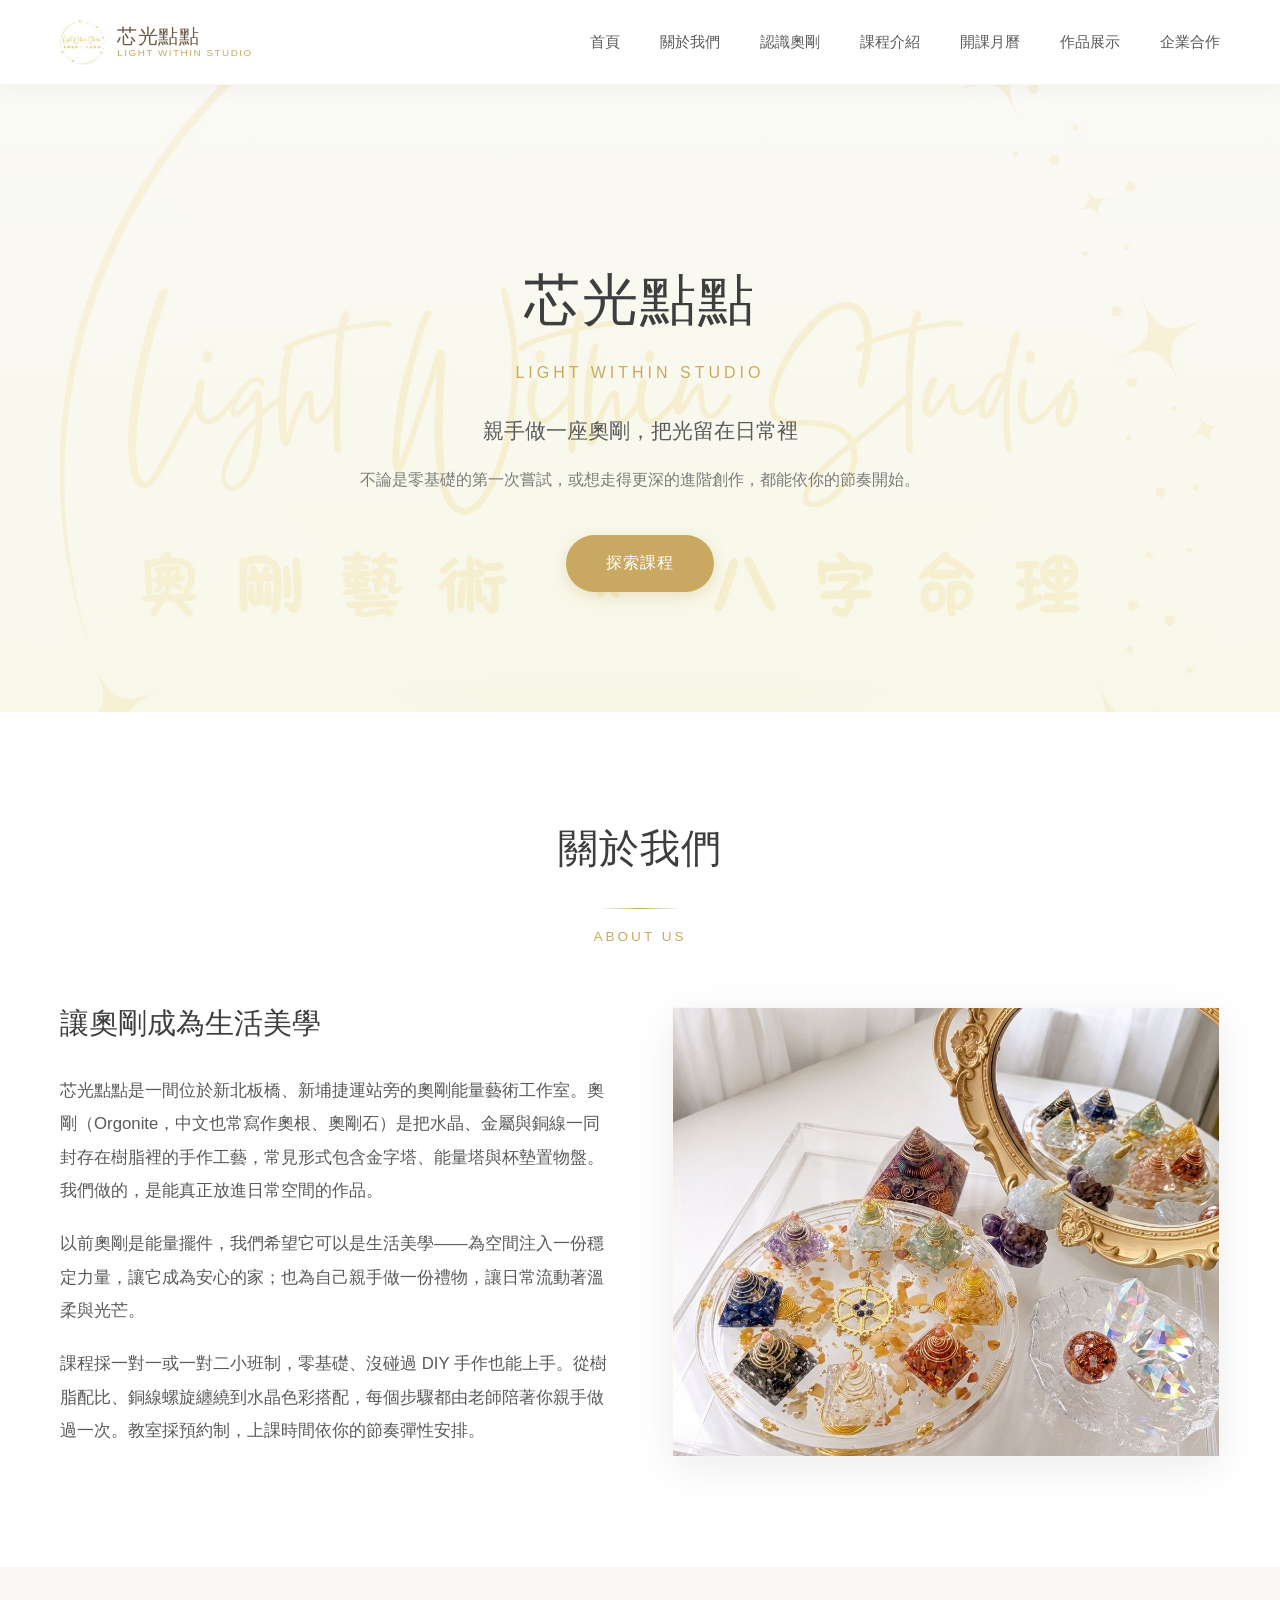
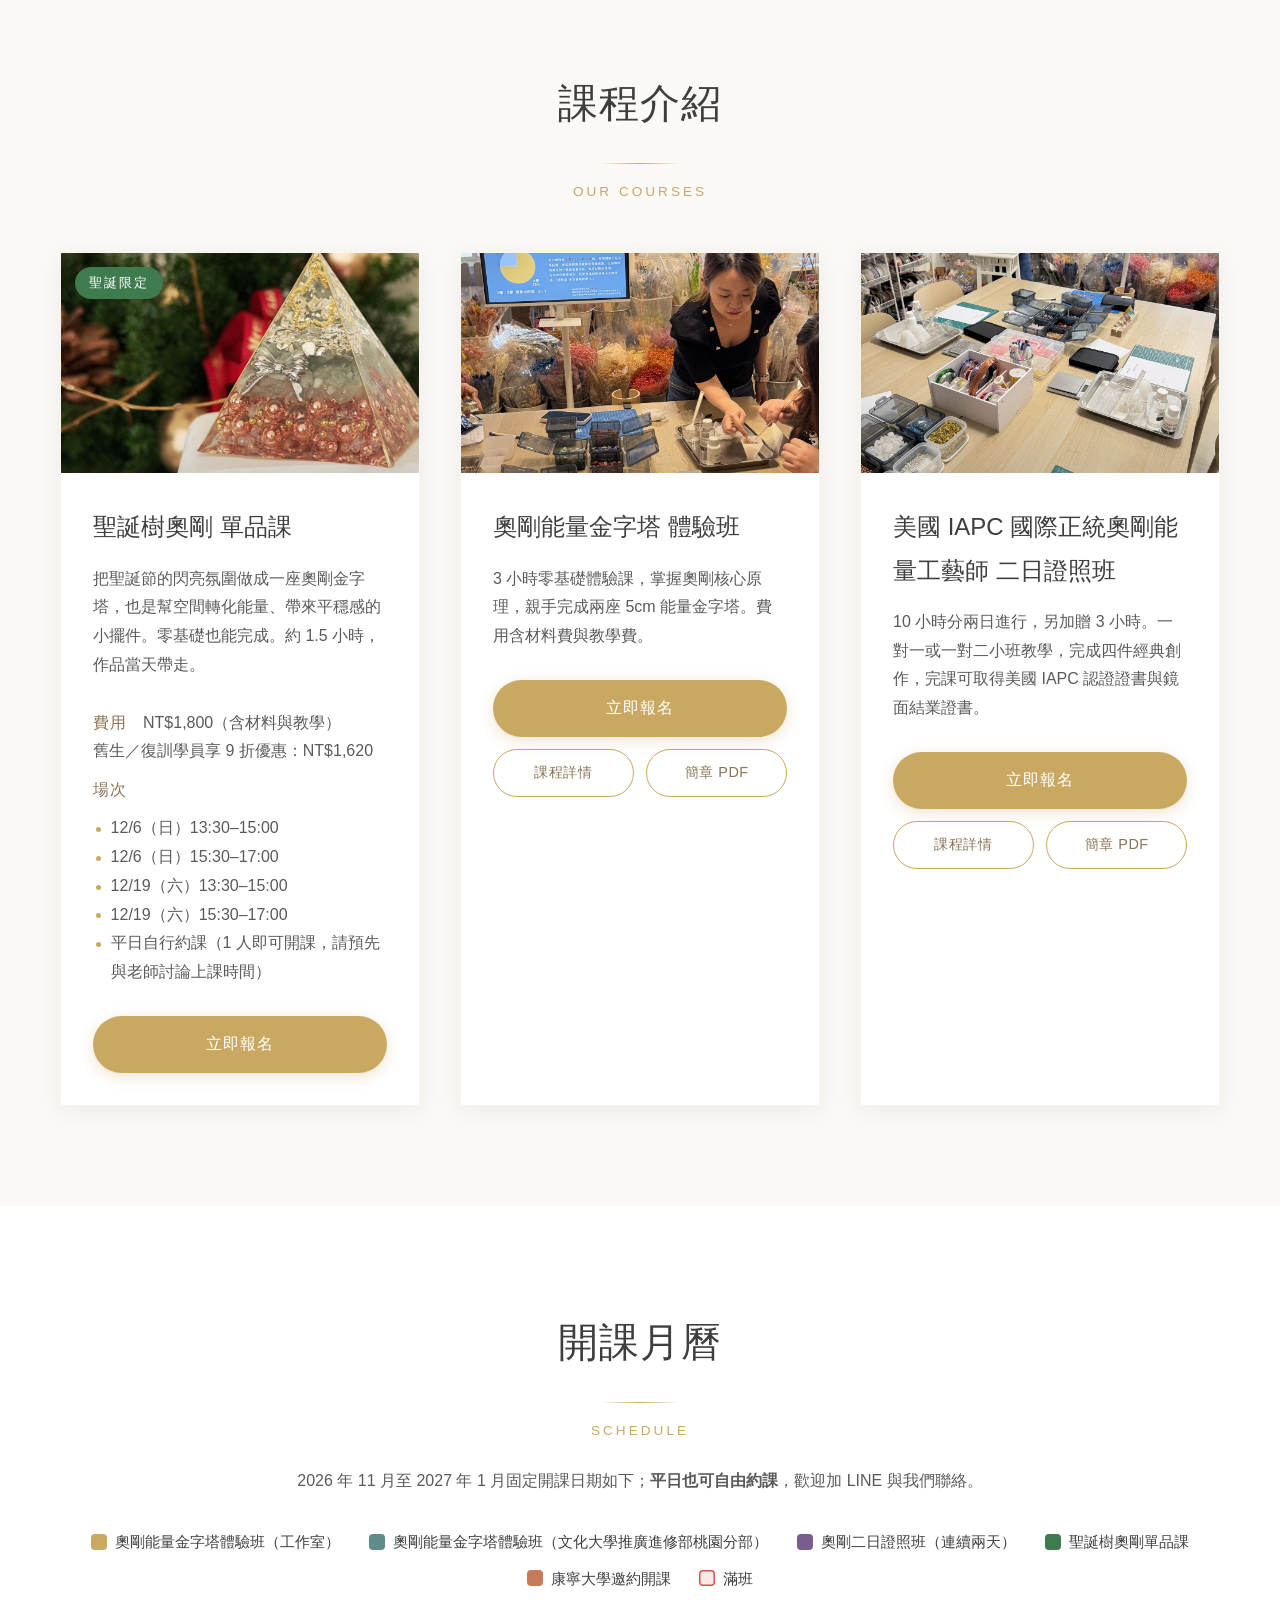
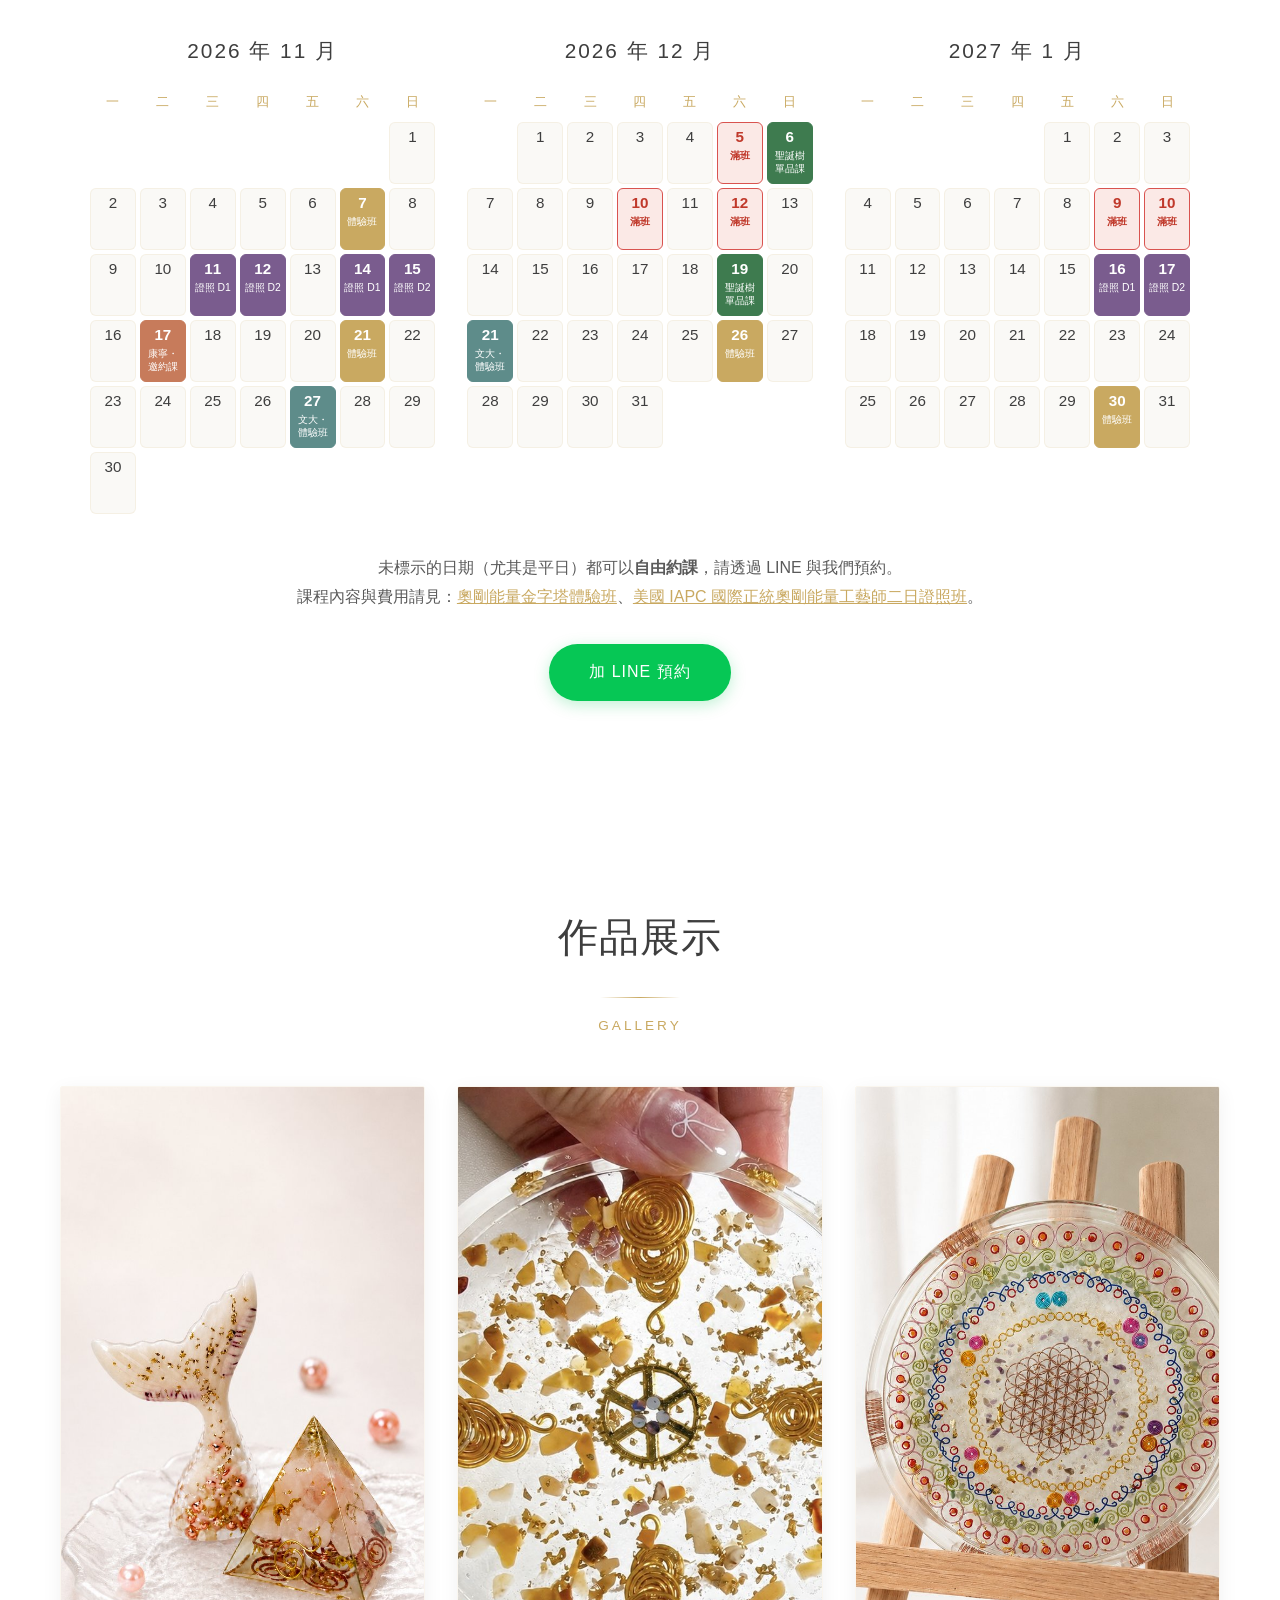
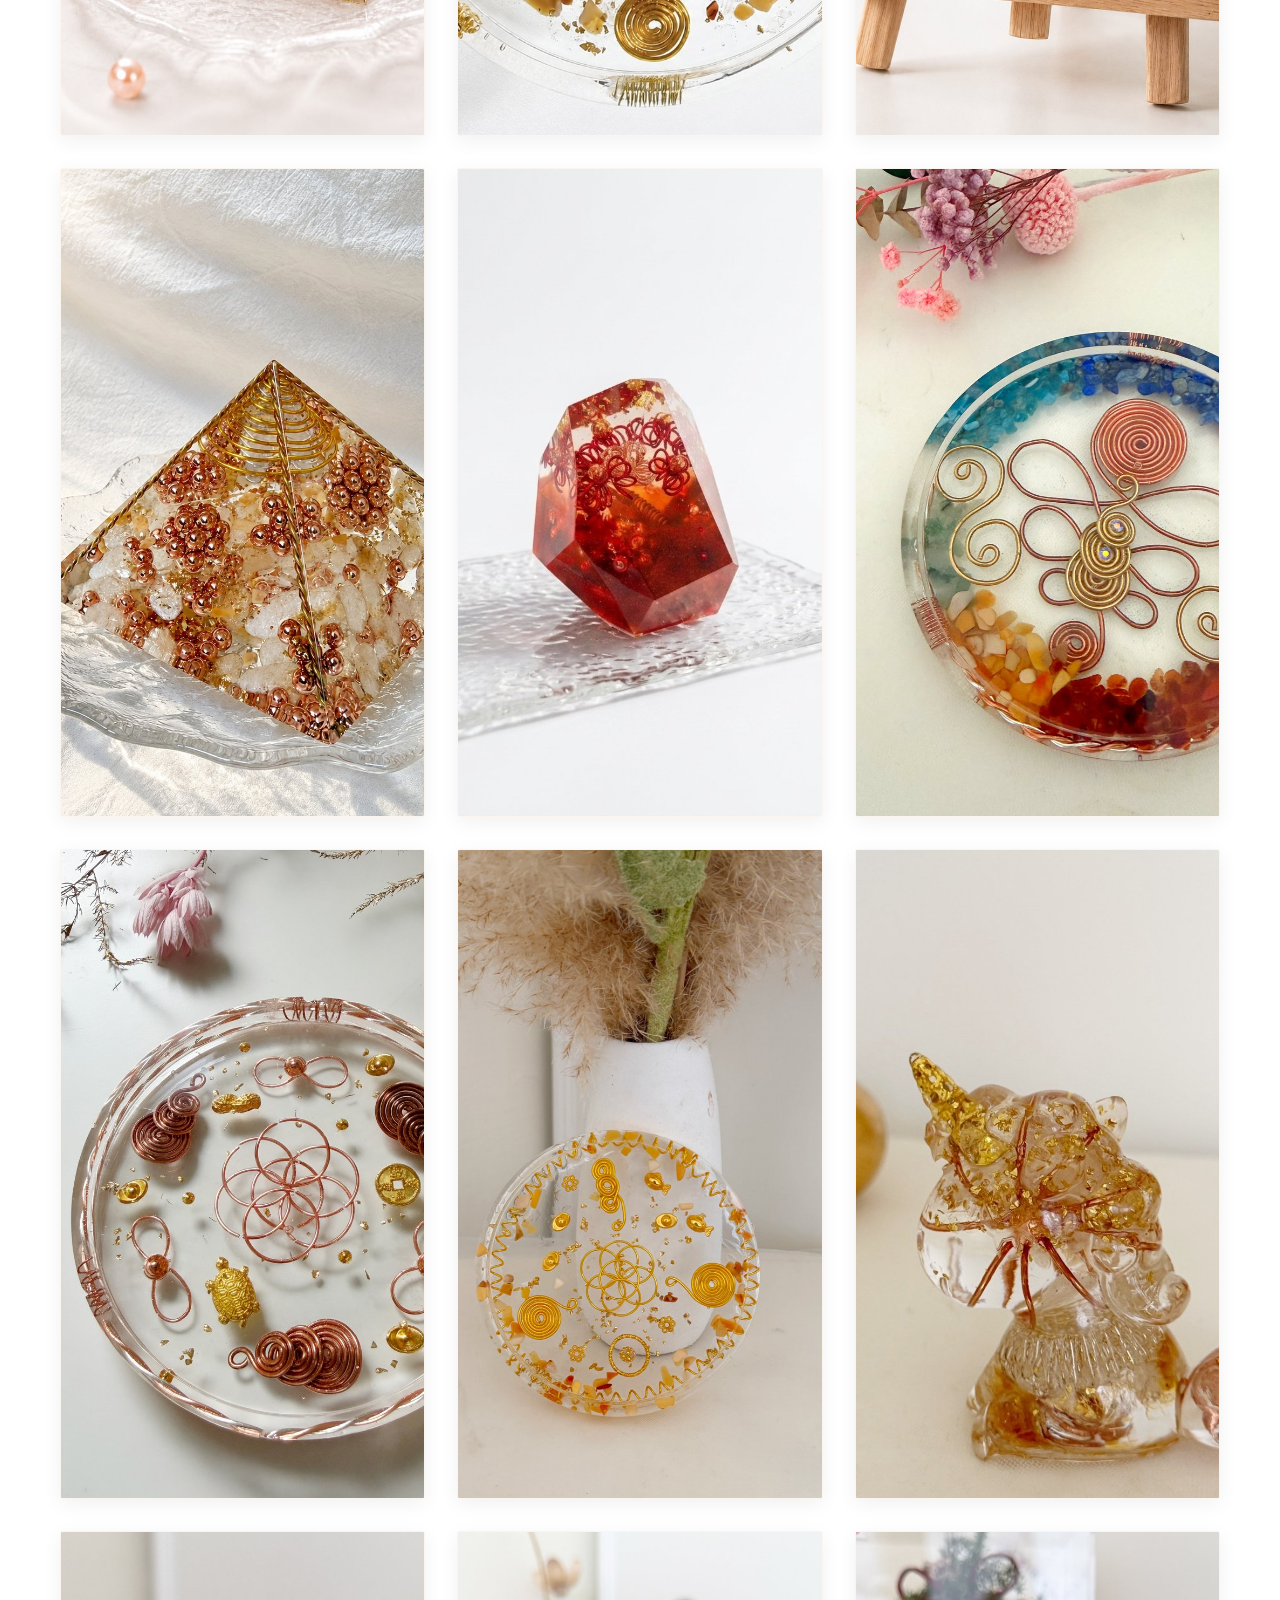
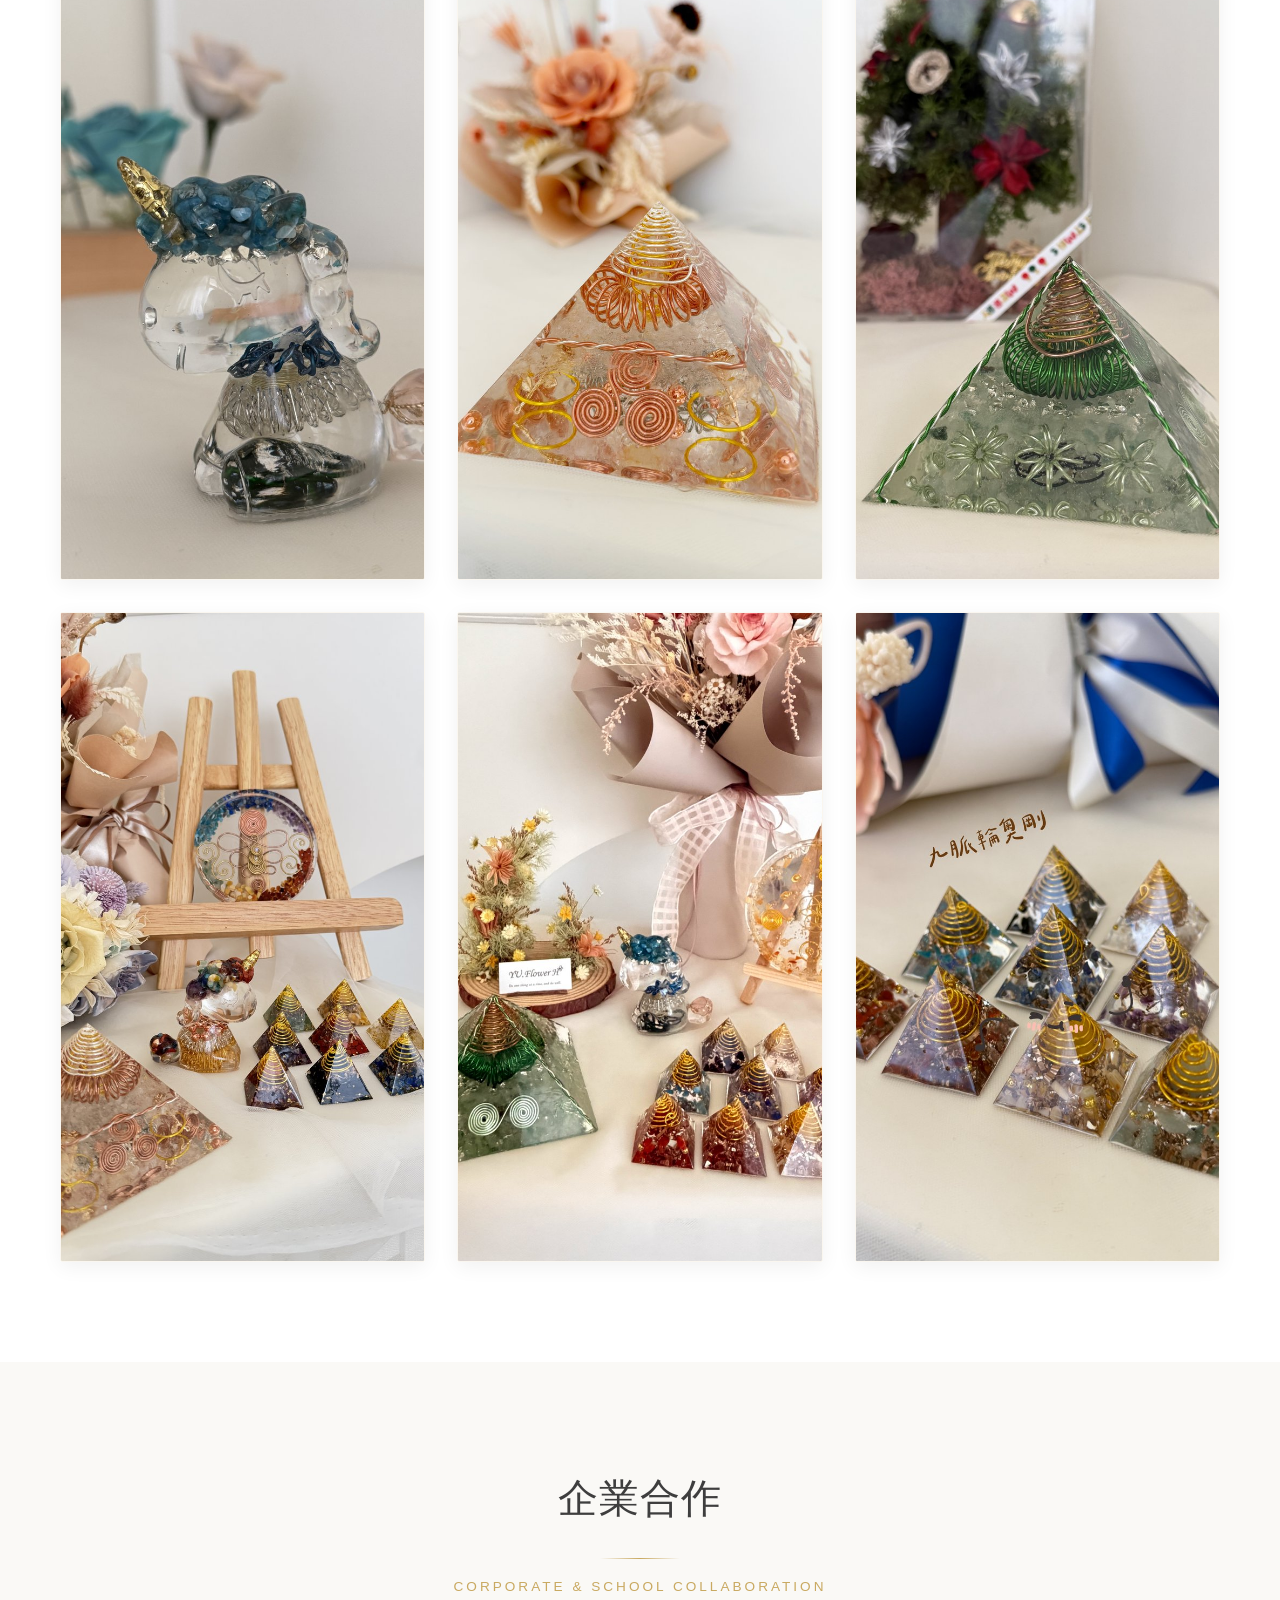
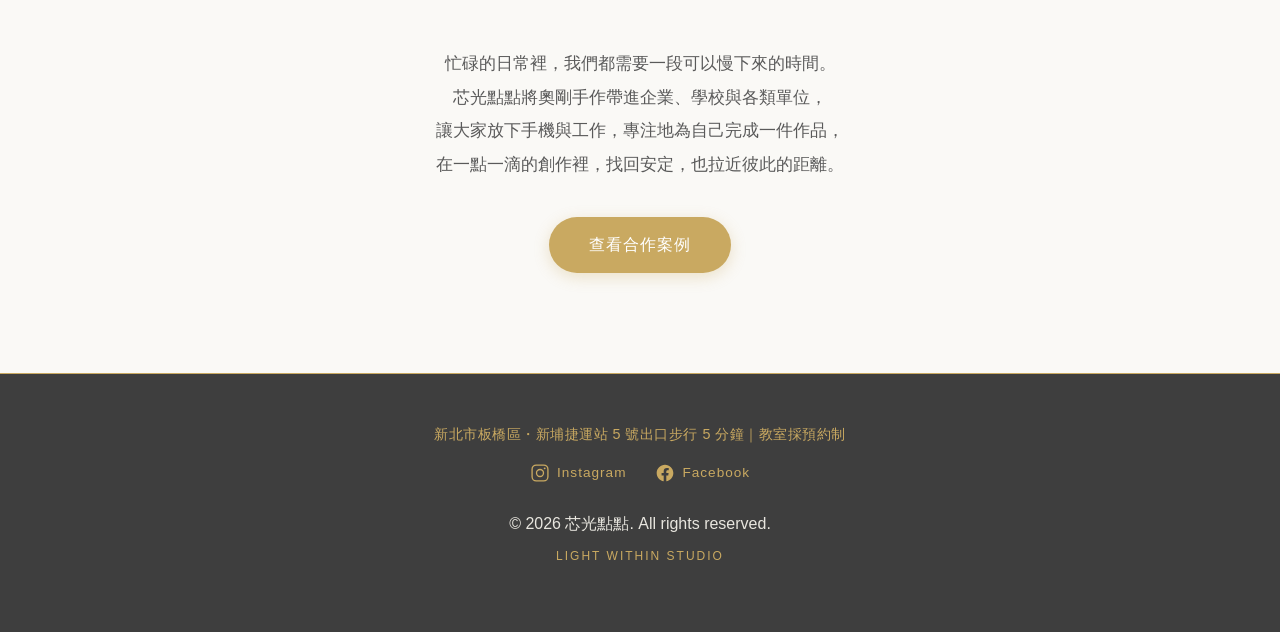
==== index.html @ 2fae9901 "Add missing wording to certification course name on homepage" ====
<!DOCTYPE html>
<html lang="zh-TW">
<head>
    <meta charset="UTF-8">
    <meta name="viewport" content="width=device-width, initial-scale=1.0">
    <title>芯光點點 Light Within Studio｜奧剛能量藝術手作課程</title>
    <meta name="description" content="芯光點點位於新北市新埔捷運站附近，專營奧剛能量藝術手作課程。體驗班 3 小時完成兩座 5cm 能量金字塔，美國 IAPC 國際正統奧剛能量工藝師二日證照班 10 小時完成四件經典創作並可取得認證。零基礎可上手，小班教學。">
    <link rel="canonical" href="https://lightwithinstudio.tw/">

    <meta property="og:type" content="website">
    <meta property="og:site_name" content="芯光點點 Light Within Studio">
    <meta property="og:title" content="聖誕樹奧剛 單品課｜芯光點點 Light Within Studio">
    <meta property="og:description" content="把聖誕節的閃亮氛圍做成一座奧剛金字塔。零基礎也能完成，約 1.5 小時，作品當天帶走。">
    <!-- 聖誕限定分享圖（1200x630）。聖誕節後改回：og:title / og:description 還原，
         og:image 與 twitter:image 都改回 images/course/c_0004.jpg（原檔仍保留）。 -->
    <meta property="og:image" content="https://lightwithinstudio.tw/images/course/c_0028.jpg">
    <meta property="og:image:width" content="1200">
    <meta property="og:image:height" content="630">
    <meta property="og:url" content="https://lightwithinstudio.tw/">
    <meta name="twitter:card" content="summary_large_image">
    <meta name="twitter:image" content="https://lightwithinstudio.tw/images/course/c_0028.jpg">

    <link rel="stylesheet" href="css/style.css?v=20261120d">
    <script type="application/ld+json">
{
    "@context": "https://schema.org",
    "@graph": [
        {
            "@type": "Organization",
            "@id": "https://lightwithinstudio.tw/#organization",
            "name": "芯光點點",
            "alternateName": "Light Within Studio",
            "url": "https://lightwithinstudio.tw/",
            "logo": {
                "@type": "ImageObject",
                "url": "https://lightwithinstudio.tw/images/title/t_0001.JPG",
                "width": 2000,
                "height": 2000
            },
            "image": "https://lightwithinstudio.tw/images/course/c_0004.jpg",
            "description": "芯光點點位於新北市板橋區、新埔捷運站附近，專營奧剛能量藝術手作課程。提供體驗班與美國 IAPC 國際正統奧剛能量工藝師二日證照班，零基礎可上手，採一對一或一對二小班教學。",
            "address": {
                "@type": "PostalAddress",
                "addressCountry": "TW",
                "addressRegion": "新北市",
                "addressLocality": "板橋區"
            },
            "sameAs": [
                "https://www.instagram.com/lightwithin.st/",
                "https://www.facebook.com/naomitarot888"
            ]
        },
        {
            "@type": "WebSite",
            "@id": "https://lightwithinstudio.tw/#website",
            "url": "https://lightwithinstudio.tw/",
            "name": "芯光點點 Light Within Studio",
            "inLanguage": "zh-TW",
            "publisher": {
                "@id": "https://lightwithinstudio.tw/#organization"
            }
        }
    ]
}
    </script>
</head>
<body>
    <!-- 導航列 -->
    <nav class="navbar">
        <div class="container">
            <div class="logo">
                <img src="images/title/t_0002.jpg" alt="芯光點點 Light Within Studio 商標" class="logo-mark" width="46" height="46">
                <span class="logo-text">
                    芯光點點
                    <span class="logo-subtitle">Light Within Studio</span>
                </span>
            </div>
            <ul class="nav-menu">
                <li><a href="#home" class="nav-link">首頁</a></li>
                <li><a href="#about" class="nav-link">關於我們</a></li>
                <li><a href="what-is-orgonite.html" class="nav-link">認識奧剛</a></li>
                <li><a href="#courses" class="nav-link">課程介紹</a></li>
                <li><a href="#schedule" class="nav-link">開課月曆</a></li>
                <li><a href="#gallery" class="nav-link">作品展示</a></li>
                <li><a href="#corporate" class="nav-link">企業合作</a></li>
            </ul>
            <div class="hamburger">
                <span></span>
                <span></span>
                <span></span>
            </div>
        </div>
    </nav>

    <!-- 首頁橫幅 -->
    <section id="home" class="hero">
        <div class="hero-content">
            <h1>芯光點點</h1>
            <p class="hero-english">Light Within Studio</p>
            <p class="hero-subtitle">親手做一座奧剛，把光留在日常裡</p>
            <p class="hero-lede">不論是零基礎的第一次嘗試，或想走得更深的進階創作，都能依你的節奏開始。</p>
            <a href="#courses" class="btn btn-primary">探索課程</a>
        </div>
    </section>

    <!-- 關於我們 -->
    <section id="about" class="about">
        <div class="container">
            <h2 class="section-title">關於我們</h2>
            <p class="section-subtitle">About Us</p>
            <div class="about-content">
                <div class="about-text">
                    <h3>讓奧剛成為生活美學</h3>
                    <p>芯光點點是一間位於新北板橋、新埔捷運站旁的奧剛能量藝術工作室。奧剛（Orgonite，中文也常寫作奧根、奧剛石）是把水晶、金屬與銅線一同封存在樹脂裡的手作工藝，常見形式包含金字塔、能量塔與杯墊置物盤。我們做的，是能真正放進日常空間的作品。</p>
                    <p>以前奧剛是能量擺件，我們希望它可以是生活美學——為空間注入一份穩定力量，讓它成為安心的家；也為自己親手做一份禮物，讓日常流動著溫柔與光芒。</p>
                    <p>課程採一對一或一對二小班制，零基礎、沒碰過 DIY 手作也能上手。從樹脂配比、銅線螺旋纏繞到水晶色彩搭配，每個步驟都由老師陪著你親手做過一次。教室採預約制，上課時間依你的節奏彈性安排。</p>
                </div>
                <div class="about-image">
                    <img src="images/about_us/a_0001.jpg" alt="芯光點點教學環境">
                </div>
            </div>
        </div>
    </section>

    <!-- 課程介紹 -->
    <section id="courses" class="courses">
        <div class="container">
            <h2 class="section-title">課程介紹</h2>
            <p class="section-subtitle">Our Courses</p>
            <div class="course-grid">
                <div class="course-card">
                    <div class="course-image">
                        <img src="images/course/c_0027.jpg" alt="聖誕樹前的奧剛金字塔" loading="lazy" style="object-position: 70% 72%;">
                        <span class="course-badge">聖誕限定</span>
                    </div>
                    <div class="course-info">
                        <h3>聖誕樹奧剛 <span class="course-type">單品課</span></h3>
                        <p>把聖誕節的閃亮氛圍做成一座奧剛金字塔，也是幫空間轉化能量、帶來平穩感的小擺件。零基礎也能完成。約 1.5 小時，作品當天帶走。</p>
                        <p class="course-meta-line"><span class="course-meta-label">費用</span>　NT$1,800（含材料與教學）<br>
                        舊生／復訓學員享 9 折優惠：NT$1,620</p>
                        <p class="course-meta-line"><span class="course-meta-label">場次</span></p>
                        <ul class="course-sessions">
                            <li>12/6（日）13:30–15:00</li>
                            <li>12/6（日）15:30–17:00</li>
                            <li>12/19（六）13:30–15:00</li>
                            <li>12/19（六）15:30–17:00</li>
                            <li>平日自行約課（1 人即可開課，請預先與老師討論上課時間）</li>
                        </ul>
                        <div class="course-actions">
                            <a href="https://forms.gle/f8CRr1BZYBXKw8hG8" class="btn btn-register" target="_blank" rel="noopener">立即報名</a>
                        </div>
                    </div>
                </div>

                <div class="course-card">
                    <div class="course-image">
                        <img src="images/course/c_0001.jpg" alt="課程照片1">
                    </div>
                    <div class="course-info">
                        <h3>奧剛能量金字塔 <span class="course-type">體驗班</span></h3>
                        <p>3 小時零基礎體驗課，掌握奧剛核心原理，親手完成兩座 5cm 能量金字塔。費用含材料費與教學費。</p>
                        <div class="course-actions">
                            <a href="https://line.me/R/ti/p/@360edfkc" class="btn btn-register" target="_blank" rel="noopener">立即報名</a>
                            <div class="course-actions-row">
                                <a href="course-trial.html" class="btn btn-sm btn-outline">課程詳情</a>
                                <a href="pdf/class_trial.pdf" class="btn btn-sm btn-outline" target="_blank" rel="noopener">簡章 PDF</a>
                            </div>
                        </div>
                    </div>
                </div>

                <div class="course-card">
                    <div class="course-image">
                        <img src="images/course/c_0002.jpg" alt="課程照片2">
                    </div>
                    <div class="course-info">
                        <h3>美國 IAPC 國際正統奧剛能量工藝師 <span class="course-type">二日證照班</span></h3>
                        <p>10 小時分兩日進行，另加贈 3 小時。一對一或一對二小班教學，完成四件經典創作，完課可取得美國 IAPC 認證證書與鏡面結業證書。</p>
                        <div class="course-actions">
                            <a href="https://line.me/R/ti/p/@360edfkc" class="btn btn-register" target="_blank" rel="noopener">立即報名</a>
                            <div class="course-actions-row">
                                <a href="course-advanced-2days.html" class="btn btn-sm btn-outline">課程詳情</a>
                                <a href="pdf/class_advanced_2days.pdf" class="btn btn-sm btn-outline" target="_blank" rel="noopener">簡章 PDF</a>
                            </div>
                        </div>
                    </div>
                </div>

                <!-- 第三門課程尚未有內容，先隱藏。要啟用時把下面整段的註解拿掉，
                     並補上課程名稱、說明、詳情頁與簡章 PDF 連結。
                <div class="course-card">
                    <div class="course-image">
                        <img src="images/course/c_0003.jpg" alt="課程照片3">
                    </div>
                    <div class="course-info">
                        <h3>課程名稱 3</h3>
                        <p>這裡是課程的簡短介紹，描述課程的特色和學習內容。</p>
                        <a href="#" class="btn btn-register">立即報名</a>
                    </div>
                </div>
                -->
            </div>
        </div>
    </section>

    <!-- 開課月曆 -->
    <section id="schedule" class="schedule">
        <div class="container">
            <h2 class="section-title">開課月曆</h2>
            <p class="section-subtitle">Schedule</p>
            <p class="sched-lede">2026 年 11 月至 2027 年 1 月固定開課日期如下；<strong>平日也可自由約課</strong>，歡迎加 LINE 與我們聯絡。</p>
            <ul class="sched-legend">
                <li><span class="sched-swatch is-trial"></span>奧剛能量金字塔體驗班（工作室）</li>
                <li><span class="sched-swatch is-tycu"></span>奧剛能量金字塔體驗班（文化大學推廣進修部桃園分部）</li>
                <li><span class="sched-swatch is-adv"></span>奧剛二日證照班（連續兩天）</li>
                <li><span class="sched-swatch is-xmas"></span>聖誕樹奧剛單品課</li>
                <li><span class="sched-swatch is-knu"></span>康寧大學邀約開課</li>
                <li><span class="sched-swatch is-full"></span>滿班</li>
            </ul>
            <div class="sched-months">
                <div class="sched-month">
                    <h3>2026 年 11 月</h3>
                    <div class="sched-grid" role="table" aria-label="2026 年 11 月開課月曆">
                        <div class="sched-dow" role="columnheader">一</div><div class="sched-dow" role="columnheader">二</div><div class="sched-dow" role="columnheader">三</div><div class="sched-dow" role="columnheader">四</div><div class="sched-dow" role="columnheader">五</div><div class="sched-dow" role="columnheader">六</div><div class="sched-dow" role="columnheader">日</div>
                        <div class="sched-day is-empty" role="cell"></div>
                        <div class="sched-day is-empty" role="cell"></div>
                        <div class="sched-day is-empty" role="cell"></div>
                        <div class="sched-day is-empty" role="cell"></div>
                        <div class="sched-day is-empty" role="cell"></div>
                        <div class="sched-day is-empty" role="cell"></div>
                        <div class="sched-day" role="cell"><span class="sched-num">1</span></div>
                        <div class="sched-day" role="cell"><span class="sched-num">2</span></div>
                        <div class="sched-day" role="cell"><span class="sched-num">3</span></div>
                        <div class="sched-day" role="cell"><span class="sched-num">4</span></div>
                        <div class="sched-day" role="cell"><span class="sched-num">5</span></div>
                        <div class="sched-day" role="cell"><span class="sched-num">6</span></div>
                        <div class="sched-day is-trial" role="cell" aria-label="11月7日 奧剛能量金字塔體驗班（工作室）"><span class="sched-num">7</span><span class="sched-tag">體驗班</span></div>
                        <div class="sched-day" role="cell"><span class="sched-num">8</span></div>
                        <div class="sched-day" role="cell"><span class="sched-num">9</span></div>
                        <div class="sched-day" role="cell"><span class="sched-num">10</span></div>
                        <div class="sched-day is-adv" role="cell" aria-label="11月11日 奧剛二日證照班 第1天"><span class="sched-num">11</span><span class="sched-tag">證照 D1</span></div>
                        <div class="sched-day is-adv" role="cell" aria-label="11月12日 奧剛二日證照班 第2天"><span class="sched-num">12</span><span class="sched-tag">證照 D2</span></div>
                        <div class="sched-day" role="cell"><span class="sched-num">13</span></div>
                        <div class="sched-day is-adv" role="cell" aria-label="11月14日 奧剛二日證照班 第1天"><span class="sched-num">14</span><span class="sched-tag">證照 D1</span></div>
                        <div class="sched-day is-adv" role="cell" aria-label="11月15日 奧剛二日證照班 第2天"><span class="sched-num">15</span><span class="sched-tag">證照 D2</span></div>
                        <div class="sched-day" role="cell"><span class="sched-num">16</span></div>
                        <div class="sched-day is-knu" role="cell" aria-label="11月17日 康寧大學邀約開課"><span class="sched-num">17</span><span class="sched-tag">康寧・邀約課</span></div>
                        <div class="sched-day" role="cell"><span class="sched-num">18</span></div>
                        <div class="sched-day" role="cell"><span class="sched-num">19</span></div>
                        <div class="sched-day" role="cell"><span class="sched-num">20</span></div>
                        <div class="sched-day is-trial" role="cell" aria-label="11月21日 奧剛能量金字塔體驗班（工作室）"><span class="sched-num">21</span><span class="sched-tag">體驗班</span></div>
                        <div class="sched-day" role="cell"><span class="sched-num">22</span></div>
                        <div class="sched-day" role="cell"><span class="sched-num">23</span></div>
                        <div class="sched-day" role="cell"><span class="sched-num">24</span></div>
                        <div class="sched-day" role="cell"><span class="sched-num">25</span></div>
                        <div class="sched-day" role="cell"><span class="sched-num">26</span></div>
                        <div class="sched-day is-tycu" role="cell" aria-label="11月27日 文化大學推廣進修部桃園分部 奧剛能量金字塔體驗班"><span class="sched-num">27</span><span class="sched-tag">文大・體驗班</span></div>
                        <div class="sched-day" role="cell"><span class="sched-num">28</span></div>
                        <div class="sched-day" role="cell"><span class="sched-num">29</span></div>
                        <div class="sched-day" role="cell"><span class="sched-num">30</span></div>
                        <div class="sched-day is-empty" role="cell"></div>
                        <div class="sched-day is-empty" role="cell"></div>
                        <div class="sched-day is-empty" role="cell"></div>
                        <div class="sched-day is-empty" role="cell"></div>
                        <div class="sched-day is-empty" role="cell"></div>
                        <div class="sched-day is-empty" role="cell"></div>
                    </div>
                </div>
                <div class="sched-month">
                    <h3>2026 年 12 月</h3>
                    <div class="sched-grid" role="table" aria-label="2026 年 12 月開課月曆">
                        <div class="sched-dow" role="columnheader">一</div><div class="sched-dow" role="columnheader">二</div><div class="sched-dow" role="columnheader">三</div><div class="sched-dow" role="columnheader">四</div><div class="sched-dow" role="columnheader">五</div><div class="sched-dow" role="columnheader">六</div><div class="sched-dow" role="columnheader">日</div>
                        <div class="sched-day is-empty" role="cell"></div>
                        <div class="sched-day" role="cell"><span class="sched-num">1</span></div>
                        <div class="sched-day" role="cell"><span class="sched-num">2</span></div>
                        <div class="sched-day" role="cell"><span class="sched-num">3</span></div>
                        <div class="sched-day" role="cell"><span class="sched-num">4</span></div>
                        <div class="sched-day is-full" role="cell" aria-label="12月5日 滿班"><span class="sched-num">5</span><span class="sched-tag">滿班</span></div>
                        <div class="sched-day is-xmas" role="cell" aria-label="12月6日 聖誕樹奧剛單品課"><span class="sched-num">6</span><span class="sched-tag">聖誕樹<wbr>單品課</span></div>
                        <div class="sched-day" role="cell"><span class="sched-num">7</span></div>
                        <div class="sched-day" role="cell"><span class="sched-num">8</span></div>
                        <div class="sched-day" role="cell"><span class="sched-num">9</span></div>
                        <div class="sched-day is-full" role="cell" aria-label="12月10日 滿班"><span class="sched-num">10</span><span class="sched-tag">滿班</span></div>
                        <div class="sched-day" role="cell"><span class="sched-num">11</span></div>
                        <div class="sched-day is-full" role="cell" aria-label="12月12日 滿班"><span class="sched-num">12</span><span class="sched-tag">滿班</span></div>
                        <div class="sched-day" role="cell"><span class="sched-num">13</span></div>
                        <div class="sched-day" role="cell"><span class="sched-num">14</span></div>
                        <div class="sched-day" role="cell"><span class="sched-num">15</span></div>
                        <div class="sched-day" role="cell"><span class="sched-num">16</span></div>
                        <div class="sched-day" role="cell"><span class="sched-num">17</span></div>
                        <div class="sched-day" role="cell"><span class="sched-num">18</span></div>
                        <div class="sched-day is-xmas" role="cell" aria-label="12月19日 聖誕樹奧剛單品課"><span class="sched-num">19</span><span class="sched-tag">聖誕樹<wbr>單品課</span></div>
                        <div class="sched-day" role="cell"><span class="sched-num">20</span></div>
                        <div class="sched-day is-tycu" role="cell" aria-label="12月21日 文化大學推廣進修部桃園分部 奧剛能量金字塔體驗班"><span class="sched-num">21</span><span class="sched-tag">文大・體驗班</span></div>
                        <div class="sched-day" role="cell"><span class="sched-num">22</span></div>
                        <div class="sched-day" role="cell"><span class="sched-num">23</span></div>
                        <div class="sched-day" role="cell"><span class="sched-num">24</span></div>
                        <div class="sched-day" role="cell"><span class="sched-num">25</span></div>
                        <div class="sched-day is-trial" role="cell" aria-label="12月26日 奧剛能量金字塔體驗班（工作室）"><span class="sched-num">26</span><span class="sched-tag">體驗班</span></div>
                        <div class="sched-day" role="cell"><span class="sched-num">27</span></div>
                        <div class="sched-day" role="cell"><span class="sched-num">28</span></div>
                        <div class="sched-day" role="cell"><span class="sched-num">29</span></div>
                        <div class="sched-day" role="cell"><span class="sched-num">30</span></div>
                        <div class="sched-day" role="cell"><span class="sched-num">31</span></div>
                        <div class="sched-day is-empty" role="cell"></div>
                        <div class="sched-day is-empty" role="cell"></div>
                        <div class="sched-day is-empty" role="cell"></div>
                    </div>
                </div>
                <div class="sched-month">
                    <h3>2027 年 1 月</h3>
                    <div class="sched-grid" role="table" aria-label="2027 年 1 月開課月曆">
                        <div class="sched-dow" role="columnheader">一</div><div class="sched-dow" role="columnheader">二</div><div class="sched-dow" role="columnheader">三</div><div class="sched-dow" role="columnheader">四</div><div class="sched-dow" role="columnheader">五</div><div class="sched-dow" role="columnheader">六</div><div class="sched-dow" role="columnheader">日</div>
                        <div class="sched-day is-empty" role="cell"></div>
                        <div class="sched-day is-empty" role="cell"></div>
                        <div class="sched-day is-empty" role="cell"></div>
                        <div class="sched-day is-empty" role="cell"></div>
                        <div class="sched-day" role="cell"><span class="sched-num">1</span></div>
                        <div class="sched-day" role="cell"><span class="sched-num">2</span></div>
                        <div class="sched-day" role="cell"><span class="sched-num">3</span></div>
                        <div class="sched-day" role="cell"><span class="sched-num">4</span></div>
                        <div class="sched-day" role="cell"><span class="sched-num">5</span></div>
                        <div class="sched-day" role="cell"><span class="sched-num">6</span></div>
                        <div class="sched-day" role="cell"><span class="sched-num">7</span></div>
                        <div class="sched-day" role="cell"><span class="sched-num">8</span></div>
                        <div class="sched-day is-full" role="cell" aria-label="1月9日 滿班"><span class="sched-num">9</span><span class="sched-tag">滿班</span></div>
                        <div class="sched-day is-full" role="cell" aria-label="1月10日 滿班"><span class="sched-num">10</span><span class="sched-tag">滿班</span></div>
                        <div class="sched-day" role="cell"><span class="sched-num">11</span></div>
                        <div class="sched-day" role="cell"><span class="sched-num">12</span></div>
                        <div class="sched-day" role="cell"><span class="sched-num">13</span></div>
                        <div class="sched-day" role="cell"><span class="sched-num">14</span></div>
                        <div class="sched-day" role="cell"><span class="sched-num">15</span></div>
                        <div class="sched-day is-adv" role="cell" aria-label="1月16日 奧剛二日證照班 第1天"><span class="sched-num">16</span><span class="sched-tag">證照 D1</span></div>
                        <div class="sched-day is-adv" role="cell" aria-label="1月17日 奧剛二日證照班 第2天"><span class="sched-num">17</span><span class="sched-tag">證照 D2</span></div>
                        <div class="sched-day" role="cell"><span class="sched-num">18</span></div>
                        <div class="sched-day" role="cell"><span class="sched-num">19</span></div>
                        <div class="sched-day" role="cell"><span class="sched-num">20</span></div>
                        <div class="sched-day" role="cell"><span class="sched-num">21</span></div>
                        <div class="sched-day" role="cell"><span class="sched-num">22</span></div>
                        <div class="sched-day" role="cell"><span class="sched-num">23</span></div>
                        <div class="sched-day" role="cell"><span class="sched-num">24</span></div>
                        <div class="sched-day" role="cell"><span class="sched-num">25</span></div>
                        <div class="sched-day" role="cell"><span class="sched-num">26</span></div>
                        <div class="sched-day" role="cell"><span class="sched-num">27</span></div>
                        <div class="sched-day" role="cell"><span class="sched-num">28</span></div>
                        <div class="sched-day" role="cell"><span class="sched-num">29</span></div>
                        <div class="sched-day is-trial" role="cell" aria-label="1月30日 奧剛能量金字塔體驗班（工作室）"><span class="sched-num">30</span><span class="sched-tag">體驗班</span></div>
                        <div class="sched-day" role="cell"><span class="sched-num">31</span></div>
                    </div>
                </div>
            </div>
            <p class="sched-note">
                未標示的日期（尤其是平日）都可以<strong>自由約課</strong>，請透過 LINE 與我們預約。<br>
                課程內容與費用請見：<a href="course-trial.html">奧剛能量金字塔體驗班</a>、<a href="course-advanced-2days.html">美國 IAPC 國際正統奧剛能量工藝師二日證照班</a>。
            </p>
            <div class="sched-cta">
                <a href="https://line.me/R/ti/p/@360edfkc" class="btn btn-line" target="_blank" rel="noopener">加 LINE 預約</a>
            </div>
        </div>
    </section>

    <!-- 作品展示 -->
    <section id="gallery" class="gallery">
        <div class="container">
            <h2 class="section-title">作品展示</h2>
            <p class="section-subtitle">Gallery</p>
            <div class="gallery-grid">
                <div class="gallery-item">
                    <img src="images/showcase/s_0001.jpg" alt="作品1">
                </div>
                <div class="gallery-item">
                    <img src="images/showcase/s_0002.jpg" alt="作品2">
                </div>
                <div class="gallery-item">
                    <img src="images/showcase/s_0003.jpg" alt="作品3">
                </div>
                <div class="gallery-item">
                    <img src="images/showcase/s_0004.jpg" alt="作品4">
                </div>
                <div class="gallery-item">
                    <img src="images/showcase/s_0005.jpg" alt="作品5">
                </div>
                <div class="gallery-item">
                    <img src="images/showcase/s_0006.jpg" alt="作品6">
                </div>
                <div class="gallery-item">
                    <img src="images/showcase/s_0007.jpg" alt="作品7">
                </div>
                <div class="gallery-item">
                    <img src="images/showcase/s_0008.jpg" alt="作品8">
                </div>
                <div class="gallery-item">
                    <img src="images/showcase/s_0009.jpg" alt="作品9">
                </div>
                <div class="gallery-item">
                    <img src="images/showcase/s_0010.jpg" alt="作品10">
                </div>
                <div class="gallery-item">
                    <img src="images/showcase/s_0011.jpg" alt="作品11">
                </div>
                <div class="gallery-item">
                    <img src="images/showcase/s_0012.jpg" alt="作品12">
                </div>
                <div class="gallery-item">
                    <img src="images/showcase/s_0013.jpg" alt="作品13">
                </div>
                <div class="gallery-item">
                    <img src="images/showcase/s_0014.jpg" alt="作品14">
                </div>
                <div class="gallery-item">
                    <img src="images/showcase/s_0015.jpg" alt="作品15">
                </div>
            </div>
        </div>
    </section>

    <!-- 企業合作 -->
    <section id="corporate" class="corporate">
        <div class="container">
            <h2 class="section-title">企業合作</h2>
            <p class="section-subtitle">Corporate &amp; School Collaboration</p>
            <div class="corporate-text">
                <p>
                    <span class="ph">忙碌的日常裡，</span><span class="ph">我們都需要一段可以慢下來的時間。</span><br class="br-pc"><span class="ph">芯光點點將奧剛手作帶進企業、</span><span class="ph">學校與各類單位，</span><br class="br-pc"><span class="ph">讓大家放下手機與工作，</span><span class="ph">專注地為自己完成一件作品，</span><br class="br-pc"><span class="ph">在一點一滴的創作裡，</span><span class="ph">找回安定，</span><span class="ph">也拉近彼此的距離。</span>
                </p>
                <a href="corporate.html" class="btn btn-primary">查看合作案例</a>
            </div>
        </div>
    </section>

    <!-- 頁尾 -->
    <footer class="footer">
        <div class="container">
            <div class="footer-content">
                <p class="footer-location">新北市板橋區・新埔捷運站 5 號出口步行 5 分鐘｜教室採預約制</p>
                <div class="footer-social">
                    <a href="https://www.instagram.com/lightwithin.st/" target="_blank" rel="me noopener" aria-label="芯光點點 Instagram">
                        <svg viewBox="0 0 24 24" fill="none" stroke="currentColor" stroke-width="1.6" stroke-linecap="round" stroke-linejoin="round" aria-hidden="true"><rect x="2.5" y="2.5" width="19" height="19" rx="5"/><circle cx="12" cy="12" r="4.2"/><circle cx="17.6" cy="6.4" r="1.15" fill="currentColor" stroke="none"/></svg>
                        <span>Instagram</span>
                    </a>
                    <a href="https://www.facebook.com/naomitarot888" target="_blank" rel="me noopener" aria-label="芯光點點 Facebook">
                        <svg viewBox="0 0 24 24" fill="currentColor" aria-hidden="true"><path d="M22 12.06C22 6.5 17.52 2 12 2S2 6.5 2 12.06C2 17.08 5.66 21.24 10.44 22v-7.03H7.9v-2.91h2.54V9.85c0-2.52 1.5-3.91 3.77-3.91 1.09 0 2.24.2 2.24.2v2.46h-1.26c-1.24 0-1.63.78-1.63 1.57v1.89h2.78l-.44 2.91h-2.34V22C18.34 21.24 22 17.08 22 12.06z"/></svg>
                        <span>Facebook</span>
                    </a>
                </div>
                <p>&copy; 2026 芯光點點. All rights reserved.</p>
                <p class="footer-english">Light Within Studio</p>
            </div>
        </div>
    </footer>

    <script src="js/script.js?v=20260901e"></script>
</body>
</html>
---- css/style.css ----
/* 基本設定 */
* {
    margin: 0;
    padding: 0;
    box-sizing: border-box;
}

body {
    font-family: 'Microsoft JhengHei', 'Segoe UI', 'Helvetica Neue', sans-serif;
    line-height: 1.8;
    color: #3E3E3E;
    background: #FAF9F6;
}

.container {
    max-width: 1200px;
    margin: 0 auto;
    padding: 0 20px;
}

/* 導航列 */
.navbar {
    background: rgba(255, 255, 255, 0.95);
    backdrop-filter: blur(10px);
    box-shadow: 0 2px 20px rgba(0, 0, 0, 0.05);
    position: fixed;
    width: 100%;
    top: 0;
    z-index: 1000;
    border-bottom: 1px solid rgba(201, 169, 97, 0.1);
}

.navbar .container {
    display: flex;
    justify-content: space-between;
    align-items: center;
    padding: 1.2rem 20px;
}

.logo {
    display: flex;
    align-items: center;
    gap: 0.7rem;
    font-size: 1.25rem;
    /* 品牌名不是畫面主角，用暖棕搭配較輕的字重，
       避免深黑在一片金色調的導覽列裡過於突兀 */
    font-weight: 500;
    color: #6B5B45;
    letter-spacing: 0.5px;
}

/* 商標圖示：正方形 logo 縮到導覽列尺寸內部文字會糊掉，
   因此僅作為識別標記，品牌名稱仍由右側文字負責 */
.logo-mark {
    width: 46px;
    height: 46px;
    flex-shrink: 0;
    display: block;
}

.logo-text {
    display: block;
    line-height: 1.25;
}

.logo-subtitle {
    display: block;
    font-size: 0.62rem;
    font-weight: 300;
    color: #C9A961;
    letter-spacing: 1.5px;
    margin-top: -2px;
    text-transform: uppercase;
}

.nav-menu {
    display: flex;
    list-style: none;
    gap: 2.5rem;
}

.nav-link {
    text-decoration: none;
    color: #5A5A5A;
    transition: all 0.3s ease;
    font-weight: 400;
    font-size: 0.95rem;
    position: relative;
}

.nav-link::after {
    content: '';
    position: absolute;
    bottom: -5px;
    left: 0;
    width: 0;
    height: 2px;
    background: #C9A961;
    transition: width 0.3s ease;
}

.nav-link:hover {
    color: #C9A961;
}

.nav-link:hover::after {
    width: 100%;
}

/* 手機版選單按鈕 */
.hamburger {
    display: none;
    flex-direction: column;
    cursor: pointer;
    gap: 5px;
}

.hamburger span {
    width: 26px;
    height: 2px;
    background: #8B7355;
    transition: 0.3s;
    border-radius: 2px;
}

/* 首頁橫幅 */
.hero {
    background: linear-gradient(rgba(250, 249, 246, 0.85), rgba(245, 245, 220, 0.85)), url('../images/title/t_0001.JPG');
    background-size: cover;
    background-position: center;
    background-repeat: no-repeat;
    background-attachment: fixed;
    padding: 180px 20px 120px;
    text-align: center;
    margin-top: 70px;
    position: relative;
}

.hero::before {
    content: '';
    position: absolute;
    top: 0;
    left: 0;
    right: 0;
    bottom: 0;
    background: radial-gradient(circle at center, transparent 0%, rgba(250, 249, 246, 0.3) 100%);
}

.hero-content {
    position: relative;
    z-index: 1;
}

.hero-content h1 {
    font-size: 3.5rem;
    margin-bottom: 0.5rem;
    animation: fadeInUp 1s;
    color: #3E3E3E;
    font-weight: 300;
    letter-spacing: 2px;
}

.hero-english {
    font-size: 1rem;
    color: #C9A961;
    letter-spacing: 4px;
    margin-bottom: 1.5rem;
    font-weight: 300;
    text-transform: uppercase;
    animation: fadeInUp 1s 0.1s backwards;
}

.hero-subtitle {
    font-size: 1.3rem;
    margin-bottom: 1rem;
    animation: fadeInUp 1s 0.2s backwards;
    color: #5A5A5A;
    font-weight: 300;
}

/* hero 副標下方的補充說明，視覺上從屬於副標 */
.hero-lede {
    font-size: 1rem;
    color: #7A7A7A;
    font-weight: 300;
    line-height: 1.9;
    max-width: 560px;
    margin: 0 auto 2.5rem;
    animation: fadeInUp 1s 0.3s backwards;
}

/* 按鈕樣式 */
.btn {
    display: inline-block;
    padding: 14px 40px;
    text-decoration: none;
    border-radius: 50px;
    transition: all 0.4s ease;
    border: none;
    cursor: pointer;
    font-size: 1rem;
    font-weight: 400;
    letter-spacing: 1px;
}

.btn-primary {
    background: #C9A961;
    color: #FFFFFF;
    animation: fadeInUp 1s 0.4s backwards;
    box-shadow: 0 4px 15px rgba(201, 169, 97, 0.3);
}

.btn-primary:hover {
    background: #B89851;
    transform: translateY(-2px);
    box-shadow: 0 8px 25px rgba(201, 169, 97, 0.4);
}

.btn-secondary {
    background: transparent;
    color: #8B7355;
    border: 2px solid #8B7355;
}

.btn-secondary:hover {
    background: #8B7355;
    color: #FFFFFF;
}

.btn-register {
    background: #C9A961;
    color: #FFFFFF;
    box-shadow: 0 4px 15px rgba(201, 169, 97, 0.3);
}

.btn-register:hover {
    background: #B89851;
    transform: translateY(-2px);
    box-shadow: 0 8px 25px rgba(201, 169, 97, 0.4);
}

/* 區塊標題 */
.section-title {
    text-align: center;
    font-size: 2.5rem;
    margin-bottom: 1rem;
    color: #3E3E3E;
    position: relative;
    font-weight: 300;
    letter-spacing: 1px;
}

.section-subtitle {
    text-align: center;
    font-size: 0.85rem;
    color: #C9A961;
    letter-spacing: 3px;
    margin-bottom: 3rem;
    text-transform: uppercase;
    font-weight: 300;
}

.section-title::after {
    content: '';
    display: block;
    width: 80px;
    height: 1px;
    background: linear-gradient(to right, transparent, #C9A961, transparent);
    margin: 1.5rem auto 0.5rem;
}

/* 關於我們 */
.about {
    padding: 100px 20px;
    background: #FFFFFF;
}

.about-content {
    display: grid;
    grid-template-columns: 1fr 1fr;
    gap: 4rem;
    align-items: center;
}

.about-text h3 {
    font-size: 1.8rem;
    margin-bottom: 1.5rem;
    color: #3E3E3E;
    font-weight: 400;
}

.about-text p {
    margin-bottom: 1.2rem;
    font-size: 1.05rem;
    line-height: 2;
    color: #5A5A5A;
}

.about-image {
    height: 450px;
    overflow: hidden;
    border-radius: 2px;
    box-shadow: 0 10px 40px rgba(0, 0, 0, 0.08);
    border: 1px solid rgba(201, 169, 97, 0.1);
}

.about-image img {
    width: 100%;
    height: 100%;
    object-fit: cover;
    transition: transform 0.6s ease;
}

.about-image:hover img {
    transform: scale(1.05);
}

/* 課程介紹 */
.courses {
    padding: 100px 20px;
    background: #FAF9F6;
}

.course-grid {
    display: grid;
    grid-template-columns: repeat(auto-fit, minmax(320px, 1fr));
    gap: 2.5rem;
}

.course-card {
    background: #FFFFFF;
    border-radius: 2px;
    overflow: hidden;
    box-shadow: 0 5px 25px rgba(0, 0, 0, 0.06);
    transition: all 0.4s ease;
    border: 1px solid rgba(201, 169, 97, 0.1);
}

.course-card:hover {
    transform: translateY(-8px);
    box-shadow: 0 15px 45px rgba(0, 0, 0, 0.1);
}

.course-image {
    height: 220px;
    overflow: hidden;
    position: relative;
}

.course-image::after {
    content: '';
    position: absolute;
    top: 0;
    left: 0;
    right: 0;
    bottom: 0;
    background: linear-gradient(to bottom, transparent 60%, rgba(0, 0, 0, 0.1));
}

.course-image img {
    width: 100%;
    height: 100%;
    object-fit: cover;
    transition: transform 0.6s ease;
}

.course-card:hover .course-image img {
    transform: scale(1.1);
}

.course-info {
    padding: 2rem;
}

.course-info h3 {
    font-size: 1.5rem;
    margin-bottom: 1rem;
    color: #3E3E3E;
    font-weight: 400;
}

.course-info p {
    margin-bottom: 1.8rem;
    color: #5A5A5A;
    line-height: 1.8;
}

/* 作品展示 */
.gallery {
    padding: 100px 20px;
    background: #FFFFFF;
}

.gallery-grid {
    display: grid;
    grid-template-columns: repeat(auto-fit, minmax(280px, 1fr));
    gap: 2rem;
}

.gallery-item {
    aspect-ratio: 9 / 16;
    overflow: hidden;
    border-radius: 2px;
    cursor: pointer;
    transition: all 0.4s ease;
    box-shadow: 0 5px 20px rgba(0, 0, 0, 0.06);
    border: 1px solid rgba(201, 169, 97, 0.1);
    position: relative;
}

.gallery-item::before {
    content: '';
    position: absolute;
    top: 0;
    left: 0;
    right: 0;
    bottom: 0;
    background: rgba(201, 169, 97, 0.1);
    opacity: 0;
    transition: opacity 0.4s ease;
    z-index: 1;
}

.gallery-item:hover::before {
    opacity: 1;
}

.gallery-item img {
    width: 100%;
    height: 100%;
    object-fit: cover;
    transition: transform 0.6s ease;
}

/* 9:16 裁切時主體偏右的照片，把取景往右移 */
.gallery-item:nth-child(9) img { object-position: 70% center; }
.gallery-item:nth-child(10) img,
.gallery-item:nth-child(12) img { object-position: 60% center; }

.gallery-item:hover {
    transform: scale(1.02);
    box-shadow: 0 10px 35px rgba(0, 0, 0, 0.12);
}

.gallery-item:hover img {
    transform: scale(1.1);
}

/* 圖片佔位符 */
.image-placeholder {
    width: 100%;
    height: 100%;
    background: linear-gradient(135deg, #F5F5DC 0%, #E8E6DF 100%);
    display: flex;
    align-items: center;
    justify-content: center;
    color: #C9A961;
    font-size: 1.1rem;
    font-weight: 300;
    letter-spacing: 1px;
}

/* 聯絡我們 */
.contact {
    padding: 100px 20px;
    background: #FAF9F6;
}

.contact-content {
    display: grid;
    grid-template-columns: 1fr 1fr;
    gap: 4rem;
}

.contact-info {
    display: flex;
    flex-direction: column;
    gap: 2.5rem;
}

.info-item {
    padding: 1.5rem;
    background: #FFFFFF;
    border-radius: 2px;
    border-left: 3px solid #C9A961;
    transition: all 0.3s ease;
}

.info-item:hover {
    transform: translateX(5px);
    box-shadow: 0 5px 20px rgba(0, 0, 0, 0.05);
}

.info-item h3 {
    font-size: 1.2rem;
    margin-bottom: 0.8rem;
    color: #3E3E3E;
    font-weight: 400;
}

.info-item p {
    color: #5A5A5A;
    font-size: 1rem;
}

/* 表單 */
.contact-form {
    background: #FFFFFF;
    padding: 2.5rem;
    border-radius: 2px;
    box-shadow: 0 5px 25px rgba(0, 0, 0, 0.06);
    border: 1px solid rgba(201, 169, 97, 0.1);
}

.form-group {
    margin-bottom: 1.8rem;
}

.form-group input,
.form-group textarea {
    width: 100%;
    padding: 14px 18px;
    border: 1px solid #E8E6DF;
    border-radius: 2px;
    font-size: 1rem;
    font-family: inherit;
    background: #FAF9F6;
    transition: all 0.3s ease;
    color: #3E3E3E;
}

.form-group input:focus,
.form-group textarea:focus {
    outline: none;
    border-color: #C9A961;
    background: #FFFFFF;
    box-shadow: 0 0 0 3px rgba(201, 169, 97, 0.1);
}

.form-group textarea {
    resize: vertical;
    min-height: 120px;
}

/* 頁尾 */
.footer {
    background: #3E3E3E;
    color: #E8E6DF;
    text-align: center;
    padding: 3rem 2rem;
    border-top: 1px solid #C9A961;
}

.footer-content {
    margin-bottom: 1rem;
}

.footer-english {
    font-size: 0.75rem;
    letter-spacing: 2px;
    color: #C9A961;
    margin-top: 0.5rem;
    text-transform: uppercase;
}

/* 動畫 */
@keyframes fadeInUp {
    from {
        opacity: 0;
        transform: translateY(30px);
    }
    to {
        opacity: 1;
        transform: translateY(0);
    }
}

/* 響應式設計 - 平板 */
@media (max-width: 768px) {
    .nav-menu {
        position: fixed;
        left: -100%;
        top: 70px;
        flex-direction: column;
        background: rgba(255, 255, 255, 0.98);
        backdrop-filter: blur(10px);
        width: 100%;
        text-align: center;
        transition: 0.3s;
        box-shadow: 0 10px 27px rgba(0, 0, 0, 0.08);
        padding: 2.5rem 0;
        border-top: 1px solid rgba(201, 169, 97, 0.2);
    }

    .nav-menu.active {
        left: 0;
    }

    .hamburger {
        display: flex;
    }

    .hero-content h1 {
        font-size: 2.5rem;
    }

    .hero-subtitle {
        font-size: 1.1rem;
    }

    .about-content,
    .contact-content {
        grid-template-columns: 1fr;
        gap: 3rem;
    }

    .course-grid {
        grid-template-columns: 1fr;
    }

    .section-title {
        font-size: 2rem;
    }
}

/* 響應式設計 - 手機 */
@media (max-width: 480px) {
    .hero {
        padding: 140px 20px 90px;
    }

    .hero-content h1 {
        font-size: 2rem;
    }

    .hero-english {
        font-size: 0.85rem;
        letter-spacing: 3px;
    }

    .section-title {
        font-size: 1.8rem;
    }

    .gallery-grid {
        grid-template-columns: repeat(2, 1fr);
        gap: 1rem;
    }

    .about-image {
        height: 320px;
    }

    .contact-form {
        padding: 1.8rem;
    }
}

/* ============================================================
   課程詳細頁 course-trial.html / course-advanced-2days.html
   ============================================================ */

/* --- 首頁課程卡片的按鈕組（主按鈕獨佔一行，次要按鈕並排） --- */
.course-actions {
    display: flex;
    flex-direction: column;
    gap: 0.8rem;
}

.course-actions .btn-register {
    text-align: center;
    width: 100%;
}

.course-actions-row {
    display: flex;
    gap: 0.8rem;
}

.btn-sm {
    padding: 10px 18px;
    font-size: 0.9rem;
    letter-spacing: 0.5px;
    flex: 1;
    text-align: center;
    white-space: nowrap;
}

.btn-outline {
    background: transparent;
    color: #8B7355;
    border: 1px solid #C9A961;
}

.btn-outline:hover {
    background: #C9A961;
    color: #FFFFFF;
    transform: translateY(-2px);
}

/* --- 課程頁頁首 --- */
.course-hero {
    padding: 140px 20px 70px;
    background: linear-gradient(160deg, #FAF9F6 0%, #F3EFE6 100%);
    border-bottom: 1px solid rgba(201, 169, 97, 0.15);
}

.course-hero-inner {
    display: grid;
    grid-template-columns: 1.1fr 1fr;
    gap: 3.5rem;
    align-items: center;
}

.course-eyebrow {
    font-size: 0.8rem;
    color: #C9A961;
    letter-spacing: 3px;
    text-transform: uppercase;
    margin-bottom: 1rem;
}

.course-hero h1 {
    font-size: 2.6rem;
    font-weight: 400;
    color: #3E3E3E;
    letter-spacing: 2px;
    margin-bottom: 1rem;
    line-height: 1.4;
}

.course-hero .course-lede {
    font-size: 1.05rem;
    color: #5A5A5A;
    line-height: 2;
    margin-bottom: 2rem;
}

/* 重點資訊列（時數 / 價格 / 班制） */
.course-facts {
    display: flex;
    flex-wrap: wrap;
    gap: 2.5rem;
    margin-bottom: 2rem;
}

.course-fact-label {
    display: block;
    font-size: 0.75rem;
    color: #C9A961;
    letter-spacing: 2px;
    text-transform: uppercase;
    margin-bottom: 0.3rem;
}

.course-fact-value {
    display: block;
    font-size: 1.25rem;
    color: #3E3E3E;
    font-weight: 400;
}

/* --- 內容區塊 --- */
.course-section {
    padding: 90px 20px;
    background: #FFFFFF;
}

.course-section.alt {
    background: #FAF9F6;
}

.course-section h2 {
    font-size: 1.9rem;
    font-weight: 400;
    color: #3E3E3E;
    letter-spacing: 1.5px;
    margin-bottom: 0.4rem;
}

.course-section h2::after {
    content: "";
    display: block;
    width: 60px;
    height: 1px;
    background: linear-gradient(to right, #C9A961, transparent);
    margin: 1.2rem 0 2rem;
}

.course-split {
    display: grid;
    grid-template-columns: 1fr 1fr;
    gap: 3.5rem;
    align-items: center;
}

.course-split.reverse .course-media {
    order: -1;
}

.course-list {
    list-style: none;
    padding: 0;
}

.course-list li {
    position: relative;
    padding-left: 1.8rem;
    margin-bottom: 1rem;
    color: #5A5A5A;
    line-height: 1.9;
}

.course-list li::before {
    content: "\2726";
    position: absolute;
    left: 0;
    top: 0;
    color: #C9A961;
    font-size: 0.9rem;
}

.course-section p {
    color: #5A5A5A;
    line-height: 2;
    margin-bottom: 1rem;
}

/* --- 圖片容器與預留圖 --- */
.course-media {
    position: relative;
    overflow: hidden;
    border-radius: 2px;
    box-shadow: 0 10px 40px rgba(0, 0, 0, 0.08);
    border: 1px solid rgba(201, 169, 97, 0.12);
    aspect-ratio: 4 / 3;
    background: #FFFFFF;
}

.course-media img {
    width: 100%;
    height: 100%;
    object-fit: cover;
    display: block;
}

/* 預留圖：放的是工作室 logo，正方形，必須完整顯示不裁切 */
.course-media.is-placeholder {
    background: linear-gradient(135deg, #FBFAF7 0%, #F3EFE6 100%);
}

.course-media.is-placeholder img {
    object-fit: contain;
    padding: 12%;
}

/* 草稿模式：<body class="draft"> 時標出還沒換掉的預留圖。
   上線版本請確保 body 上沒有 draft，標籤即自動消失。 */
.draft .course-media.is-placeholder::after {
    content: "照片準備中";
    position: absolute;
    top: 10px;
    right: 10px;
    background: #C9A961;
    color: #FFFFFF;
    font-size: 0.75rem;
    letter-spacing: 1px;
    padding: 4px 10px;
    border-radius: 2px;
    z-index: 2;
}

/* --- 作品成果格狀排列 --- */
.works-grid {
    display: grid;
    grid-template-columns: repeat(auto-fit, minmax(220px, 1fr));
    gap: 2rem;
}

.work-item .course-media {
    aspect-ratio: 1 / 1;
    margin-bottom: 1rem;
}

.work-item h3 {
    font-size: 1.05rem;
    font-weight: 400;
    color: #3E3E3E;
    margin-bottom: 0.3rem;
}

.work-item p {
    font-size: 0.9rem;
    color: #8B7355;
    margin: 0;
}

/* --- 價格 --- */
.price-box {
    background: #FFFFFF;
    border: 1px solid rgba(201, 169, 97, 0.25);
    border-top: 3px solid #C9A961;
    padding: 2.5rem;
    border-radius: 2px;
    box-shadow: 0 8px 30px rgba(0, 0, 0, 0.05);
}

.price-original {
    font-size: 1.1rem;
    color: #9A9A9A;
    text-decoration: line-through;
    margin-bottom: 0.3rem;
}

.price-main {
    font-size: 2.4rem;
    color: #C9A961;
    font-weight: 400;
    letter-spacing: 1px;
    margin-bottom: 0.8rem;
    line-height: 1.3;
}

.price-note {
    font-size: 0.95rem;
    color: #8B7355;
    background: rgba(201, 169, 97, 0.08);
    border-left: 3px solid #C9A961;
    padding: 0.8rem 1rem;
    margin-bottom: 1.2rem;
}

.price-includes {
    font-size: 0.95rem;
    color: #5A5A5A;
}

/* --- 頁尾行動呼籲 --- */
.course-cta {
    padding: 90px 20px;
    background: linear-gradient(160deg, #F3EFE6 0%, #EDE7DA 100%);
    text-align: center;
}

.course-cta h2 {
    font-size: 2rem;
    font-weight: 400;
    color: #3E3E3E;
    letter-spacing: 2px;
    margin-bottom: 1rem;
}

.course-cta p {
    color: #5A5A5A;
    margin-bottom: 2rem;
    line-height: 2;
}

.course-cta-buttons {
    display: flex;
    gap: 1rem;
    justify-content: center;
    flex-wrap: wrap;
}

.btn-line {
    background: #06C755;
    color: #FFFFFF;
    box-shadow: 0 4px 15px rgba(6, 199, 85, 0.25);
}

.btn-line:hover {
    background: #05B34C;
    transform: translateY(-2px);
    box-shadow: 0 8px 25px rgba(6, 199, 85, 0.35);
}

/* --- 手機底部浮動報名條（桌機不顯示） --- */
.mobile-cta {
    display: none;
}

/* --- 返回連結 --- */
.course-back {
    display: inline-block;
    margin-top: 2.5rem;
    color: #8B7355;
    text-decoration: none;
    font-size: 0.95rem;
    letter-spacing: 1px;
    border-bottom: 1px solid rgba(139, 115, 85, 0.3);
    padding-bottom: 2px;
    transition: all 0.3s ease;
}

.course-back:hover {
    color: #C9A961;
    border-bottom-color: #C9A961;
}

/* --- 課程頁 RWD --- */
@media (max-width: 900px) {
    .course-hero-inner,
    .course-split {
        grid-template-columns: 1fr;
        gap: 2.2rem;
    }

    .course-split.reverse .course-media {
        order: 0;
    }
}

@media (max-width: 768px) {
    .course-hero {
        padding: 110px 20px 50px;
    }

    .course-hero h1 {
        font-size: 1.9rem;
    }

    .course-section {
        padding: 60px 20px;
    }

    .course-section h2 {
        font-size: 1.5rem;
    }

    .course-facts {
        gap: 1.5rem;
    }

    .price-main {
        font-size: 1.9rem;
    }

    .price-box {
        padding: 1.5rem;
    }

    .course-actions-row {
        flex-direction: column;
    }

    /* 頁面很長，手機上固定一條報名列，不必滑到底才找得到按鈕 */
    .course-page .mobile-cta {
        display: flex;
        position: fixed;
        left: 0;
        right: 0;
        bottom: 0;
        z-index: 1200;
        gap: 0.6rem;
        padding: 0.7rem 0.9rem;
        background: rgba(255, 255, 255, 0.97);
        backdrop-filter: blur(10px);
        box-shadow: 0 -2px 20px rgba(0, 0, 0, 0.1);
        border-top: 1px solid rgba(201, 169, 97, 0.2);
    }

    .mobile-cta .btn {
        flex: 1;
        padding: 12px 10px;
        font-size: 0.9rem;
        text-align: center;
        white-space: nowrap;
    }

    /* 避免浮動列蓋住頁尾內容 */
    .course-page .footer {
        padding-bottom: 90px;
    }
}

/* 課程卡片標題：桌機班別接在同一行（以空格分隔），
   手機則把班別移到第二行，避免在不自然的位置斷字 */
.course-info h3 .course-type {
    display: inline;
}

@media (max-width: 768px) {
    .course-info h3 .course-type {
        display: block;
    }
}

/* 頁尾地點資訊 */
.footer-location {
    font-size: 0.9rem;
    color: #C9A961;
    margin-bottom: 0.8rem;
    letter-spacing: 0.5px;
}

/* 內嵌 Google 地圖 */
.course-media.course-map {
    background: #EDE9E0;
}

.course-media.course-map iframe {
    width: 100%;
    height: 100%;
    border: 0;
    display: block;
}

/* 交通位置底下的導航連結 */
.work-item p a {
    color: #8B7355;
    text-decoration: none;
    border-bottom: 1px solid rgba(139, 115, 85, 0.35);
    transition: all 0.3s ease;
}

.work-item p a:hover {
    color: #C9A961;
    border-bottom-color: #C9A961;
}

@media (max-width: 768px) {
    .footer-location {
        font-size: 0.85rem;
        line-height: 1.7;
    }
}

/* 地圖旁的說明：釐清圖釘位置不等於教室位置 */
.map-note {
    font-size: 0.85rem;
    color: #8B7355;
    line-height: 1.7;
    margin-top: 1rem;
    padding-left: 0.9rem;
    border-left: 2px solid rgba(201, 169, 97, 0.5);
}

.work-item .map-note {
    margin-top: 0.5rem;
    font-size: 0.8rem;
}

@media (max-width: 768px) {
    .hero-lede {
        font-size: 0.95rem;
        line-height: 1.85;
    }
}

@media (max-width: 480px) {
    /* 窄螢幕縮小商標，確保與漢堡選單並排不擠 */
    .logo-mark {
        width: 38px;
        height: 38px;
    }

    .logo {
        gap: 0.5rem;
        font-size: 1.05rem;
    }
}

/* 頁尾社群連結 */
.footer-social {
    display: flex;
    justify-content: center;
    gap: 1.8rem;
    margin-bottom: 1.5rem;
}

.footer-social a {
    display: inline-flex;
    align-items: center;
    gap: 0.45rem;
    color: #C9A961;
    text-decoration: none;
    font-size: 0.85rem;
    letter-spacing: 1px;
    transition: color 0.3s ease, transform 0.3s ease;
}

.footer-social a:hover {
    color: #E0C387;
    transform: translateY(-2px);
}

.footer-social svg {
    width: 20px;
    height: 20px;
    flex-shrink: 0;
}

/* ============================================================
   文章型頁面（單欄長文、表格、常見問題）
   ============================================================ */

/* 單欄文章內容，限制行長以維持可讀性 */
.article-body {
    max-width: 760px;
}

.article-body .course-list li {
    margin-bottom: 1.1rem;
}

/* 表格：窄螢幕時可獨立橫向捲動，不撐破版面 */
.table-wrap {
    overflow-x: auto;
    -webkit-overflow-scrolling: touch;
}

.info-table {
    width: 100%;
    border-collapse: collapse;
    font-size: 1rem;
    min-width: 420px;
}

.info-table th,
.info-table td {
    text-align: left;
    padding: 0.9rem 1rem;
    border-bottom: 1px solid rgba(201, 169, 97, 0.22);
    color: #5A5A5A;
    line-height: 1.8;
}

.info-table th {
    color: #6B5B45;
    font-weight: 500;
    letter-spacing: 1px;
    border-bottom: 2px solid rgba(201, 169, 97, 0.5);
    white-space: nowrap;
}

.info-table td:first-child {
    color: #3E3E3E;
    white-space: nowrap;
}

.info-table tbody tr:last-child th,
.info-table tbody tr:last-child td {
    border-bottom: none;
}

/* 立場聲明：關於能量效果的說明，需與一般段落區隔 */
.statement-note {
    background: rgba(201, 169, 97, 0.08);
    border-left: 3px solid #C9A961;
    padding: 1.1rem 1.3rem;
    margin-bottom: 1.5rem;
    color: #6B5B45;
}

/* 常見問題 */
.faq-item {
    padding: 1.4rem 0;
    border-bottom: 1px solid rgba(201, 169, 97, 0.18);
}

.faq-item:last-child {
    border-bottom: none;
}

.faq-item h3 {
    font-size: 1.1rem;
    font-weight: 500;
    color: #3E3E3E;
    margin-bottom: 0.6rem;
    position: relative;
    padding-left: 1.6rem;
}

.faq-item h3::before {
    content: "Q";
    position: absolute;
    left: 0;
    top: 0;
    color: #C9A961;
    font-weight: 400;
}

.faq-item p {
    margin: 0;
    padding-left: 1.6rem;
}

@media (max-width: 768px) {
    .info-table {
        font-size: 0.92rem;
    }

    .info-table th,
    .info-table td {
        padding: 0.7rem 0.8rem;
    }
}

/* ============================================================
   開課月曆（schedule.html）
   ============================================================ */
.schedule {
    padding: 100px 20px;
    background: #FFFFFF;
}

.sched-lede { text-align: center; margin: -1.5rem 0 2rem; color: #5A5A5A; }
.sched-cta { text-align: center; margin-top: 2rem; }

.sched-legend {
    list-style: none;
    display: flex;
    flex-wrap: wrap;
    justify-content: center;
    gap: 0.6rem 1.8rem;
    margin-bottom: 2.5rem;
    font-size: 0.95rem;
}

.sched-legend li { display: flex; align-items: center; gap: 0.5rem; }

.sched-swatch {
    width: 16px;
    height: 16px;
    border-radius: 4px;
    flex: none;
}

.sched-months {
    display: grid;
    grid-template-columns: repeat(auto-fit, minmax(300px, 1fr));
    gap: 2.5rem 2rem;
    max-width: 1100px;
    margin: 0 auto;
}

.sched-month h3 {
    text-align: center;
    font-size: 1.3rem;
    font-weight: 400;
    letter-spacing: 2px;
    margin-bottom: 1rem;
}

.sched-grid {
    display: grid;
    grid-template-columns: repeat(7, 1fr);
    gap: 4px;
}

.sched-dow {
    text-align: center;
    font-size: 0.8rem;
    color: #C9A961;
    padding: 0.3rem 0;
}

.sched-day {
    min-height: 62px;
    padding: 4px 3px;
    border-radius: 6px;
    background: #FAF9F6;
    border: 1px solid rgba(201, 169, 97, 0.12);
    display: flex;
    flex-direction: column;
    align-items: center;
    gap: 2px;
    line-height: 1.3;
}

.sched-day.is-empty { background: transparent; border-color: transparent; }
.sched-num { font-size: 0.95rem; }
.sched-tag { font-size: 0.65rem; text-align: center; word-break: keep-all; }

.sched-day.is-trial, .sched-swatch.is-trial { background: #C9A961; border-color: #C9A961; color: #FFFFFF; }
.sched-day.is-tycu,  .sched-swatch.is-tycu  { background: #5E8C8A; border-color: #5E8C8A; color: #FFFFFF; }
.sched-day.is-adv,   .sched-swatch.is-adv   { background: #7A5C8E; border-color: #7A5C8E; color: #FFFFFF; }
.sched-day.is-knu,   .sched-swatch.is-knu   { background: #C77B5B; border-color: #C77B5B; color: #FFFFFF; }
.sched-day.is-full,  .sched-swatch.is-full  { background: #FBE9E6; border-color: #D9534F; color: #C0392B; }
.sched-day.is-trial .sched-num,
.sched-day.is-tycu .sched-num,
.sched-day.is-adv .sched-num,
.sched-day.is-knu .sched-num { font-weight: 700; }
.sched-day.is-full .sched-num,
.sched-day.is-full .sched-tag { font-weight: 700; }
.sched-swatch.is-full { box-shadow: inset 0 0 0 1.5px #D9534F; }

.sched-note {
    text-align: center;
    margin-top: 2.5rem;
    color: #5A5A5A;
}

.sched-note a { color: #C9A961; }

@media (max-width: 480px) {
    .sched-months { grid-template-columns: 1fr; }
    .sched-day { min-height: 56px; }
}

/* ============================================================
   聖誕樹單品課（首頁課程卡片 + 月曆圖例）
   ============================================================ */
.course-image { position: relative; }

/* 預留圖：放的是工作室 logo，正方形，完整顯示不裁切；換成實拍照時移除 is-placeholder */
.course-image.is-placeholder {
    background: linear-gradient(135deg, #FBFAF7 0%, #F3EFE6 100%);
}

.course-image.is-placeholder img {
    object-fit: contain;
    padding: 10%;
}

.course-badge {
    position: absolute;
    top: 14px;
    left: 14px;
    z-index: 2;
    background: #3E7B4F;
    color: #FFFFFF;
    font-size: 0.8rem;
    letter-spacing: 2px;
    padding: 4px 14px;
    border-radius: 50px;
    box-shadow: 0 2px 8px rgba(0, 0, 0, 0.15);
}

.course-info p.course-meta-line {
    margin-bottom: 0.6rem;
}

.course-sessions {
    list-style: none;
    margin: 0 0 1.8rem;
    padding: 0;
    color: #5A5A5A;
    line-height: 1.8;
}

.course-sessions li {
    position: relative;
    padding-left: 1.1rem;
}

.course-sessions li::before {
    content: '';
    position: absolute;
    left: 0.2rem;
    top: 0.8em;
    width: 5px;
    height: 5px;
    border-radius: 50%;
    background: #C9A961;
}

.course-meta-label {
    color: #8B7355;
    letter-spacing: 1px;
}

.sched-day.is-xmas, .sched-swatch.is-xmas { background: #3E7B4F; border-color: #3E7B4F; color: #FFFFFF; }
.sched-day.is-xmas .sched-num { font-weight: 700; }

/* ============================================================
   企業合作（首頁區塊 + corporate.html + 各單位相簿頁）
   ============================================================ */
.corporate {
    padding: 100px 20px;
    background: #FAF9F6;
}

.corporate-text {
    max-width: 640px;
    margin: 0 auto;
    text-align: center;
}

.corporate-text p {
    font-size: 1.05rem;
    line-height: 2;
    color: #5A5A5A;
    margin-bottom: 2.2rem;
}

/* --- 子頁頁首（企業合作清單與相簿頁共用） --- */
.collab-hero {
    padding: 140px 20px 20px;
    background: linear-gradient(160deg, #FAF9F6 0%, #F3EFE6 100%);
    text-align: center;
}

.collab-hero .section-subtitle { margin-bottom: 1.5rem; }

.collab-hero-lede {
    max-width: 640px;
    margin: 0 auto;
    padding-bottom: 50px;
    line-height: 2;
    color: #5A5A5A;
}

.collab-list {
    padding: 70px 20px 90px;
    background: #FFFFFF;
}

/* 新增單位：複製 corporate.html 裡的卡片範本貼在最後一張後面即可，會自動往下排 */
.collab-grid {
    display: grid;
    grid-template-columns: repeat(auto-fit, minmax(min(100%, 300px), 360px));
    justify-content: center;
    gap: 2.5rem;
}

.collab-card {
    display: block;
    text-decoration: none;
    color: inherit;
    background: #FFFFFF;
    border-radius: 2px;
    overflow: hidden;
    box-shadow: 0 5px 25px rgba(0, 0, 0, 0.06);
    border: 1px solid rgba(201, 169, 97, 0.1);
    transition: all 0.4s ease;
}

.collab-card:hover {
    transform: translateY(-8px);
    box-shadow: 0 15px 45px rgba(0, 0, 0, 0.1);
}

.collab-cover {
    aspect-ratio: 4 / 3;
    overflow: hidden;
    background: linear-gradient(135deg, #FBFAF7 0%, #F3EFE6 100%);
}

.collab-cover img {
    width: 100%;
    height: 100%;
    object-fit: cover;
    display: block;
    transition: transform 0.6s ease;
}

.collab-cover.is-placeholder img {
    object-fit: contain;
    padding: 12%;
}

.collab-card:hover .collab-cover img { transform: scale(1.06); }

.collab-name {
    padding: 1.4rem 1.5rem;
    text-align: center;
    font-size: 1.25rem;
    font-weight: 400;
    color: #3E3E3E;
    letter-spacing: 1px;
}

.collab-name::after {
    content: '查看照片 →';
    display: block;
    margin-top: 0.4rem;
    font-size: 0.85rem;
    color: #C9A961;
    letter-spacing: 2px;
}

.collab-cta {
    padding: 90px 20px;
    background: linear-gradient(160deg, #F3EFE6 0%, #EDE7DA 100%);
    text-align: center;
}

.collab-cta p {
    max-width: 560px;
    margin: 0 auto 2rem;
    line-height: 2;
    color: #5A5A5A;
}

/* --- 相簿頁 --- */
.album-hero {
    padding: 120px 20px 10px;
    background: linear-gradient(160deg, #FAF9F6 0%, #F3EFE6 100%);
    text-align: center;
}

.album-hero .course-back {
    display: block;
    width: fit-content;
    margin: 0 auto 2rem;
}

.album-hero h1 {
    font-size: 2.2rem;
    font-weight: 300;
    letter-spacing: 1px;
    color: #3E3E3E;
}

.album-hero h1::after {
    content: '';
    display: block;
    width: 80px;
    height: 1px;
    background: linear-gradient(to right, transparent, #C9A961, transparent);
    margin: 1.2rem auto 1rem;
}

.album-desc {
    max-width: 640px;
    margin: 0 auto;
    padding-bottom: 50px;
    line-height: 2;
    color: #5A5A5A;
}

.album {
    padding: 60px 20px 90px;
    background: #FFFFFF;
}

.album-grid {
    display: grid;
    grid-template-columns: repeat(4, 1fr);
    gap: 1rem;
}

.album-item {
    display: block;
    aspect-ratio: 1 / 1;
    overflow: hidden;
    border-radius: 2px;
    cursor: zoom-in;
    background: #F3EFE6;
    border: 1px solid rgba(201, 169, 97, 0.1);
    box-shadow: 0 5px 20px rgba(0, 0, 0, 0.06);
    transition: box-shadow 0.4s ease;
}

.album-item img {
    width: 100%;
    height: 100%;
    object-fit: cover;
    display: block;
    transition: transform 0.6s ease;
}

.album-item:hover { box-shadow: 0 10px 35px rgba(0, 0, 0, 0.12); }
.album-item:hover img { transform: scale(1.08); }

.album-empty {
    grid-column: 1 / -1;
    text-align: center;
    color: #C9A961;
    letter-spacing: 2px;
    padding: 3rem 0;
}

/* --- 放大瀏覽 --- */
.lightbox {
    position: fixed;
    inset: 0;
    z-index: 2000;
    display: none;
    align-items: center;
    justify-content: center;
    background: rgba(30, 28, 25, 0.92);
}

.lightbox.is-open { display: flex; }

.lightbox img {
    max-width: 92vw;
    max-height: 86vh;
    object-fit: contain;
    box-shadow: 0 10px 50px rgba(0, 0, 0, 0.5);
}

.lightbox button {
    position: absolute;
    background: none;
    border: none;
    color: #FFFFFF;
    cursor: pointer;
    line-height: 1;
    padding: 0.6rem 0.9rem;
    opacity: 0.8;
}

.lightbox button:hover { opacity: 1; }
.lightbox-close { top: 12px; right: 14px; font-size: 2.2rem; }
.lightbox-prev, .lightbox-next { top: 50%; transform: translateY(-50%); font-size: 3rem; }
.lightbox-prev { left: 6px; }
.lightbox-next { right: 6px; }

.lightbox-count {
    position: absolute;
    bottom: 14px;
    left: 0;
    right: 0;
    text-align: center;
    color: rgba(255, 255, 255, 0.75);
    font-size: 0.85rem;
    letter-spacing: 2px;
}

@media (max-width: 1000px) {
    .album-grid { grid-template-columns: repeat(3, 1fr); }
}

@media (max-width: 768px) {
    .corporate, .collab-cta { padding: 70px 20px; }
    .album-hero h1 { font-size: 1.8rem; }
}

@media (max-width: 600px) {
    .album-grid { grid-template-columns: repeat(2, 1fr); gap: 0.6rem; }
    .lightbox-prev, .lightbox-next { font-size: 2.2rem; }
}

/* 企業合作介紹：手機版拿掉強制換行，整段自然換行並靠左；電腦版維持置中分行 */
@media (max-width: 768px) {
    .corporate-text p {
        text-align: left;
        padding: 0 0.5rem;
        line-height: 2;
    }

    .corporate-text .br-pc { display: none; }

    .corporate-text .btn { display: table; margin: 0 auto; }
}

/* 詞組不拆開：文字依詞組換行，避免一兩個字孤零零掉到下一行 */
.ph { display: inline-block; }

.corporate-text p { text-wrap: pretty; }

/* 月曆：欄寬固定平分，不被較長的標籤撐開；標籤可在 <wbr> 處換行 */
.sched-grid { grid-template-columns: repeat(7, minmax(0, 1fr)); }
.sched-day { min-width: 0; }
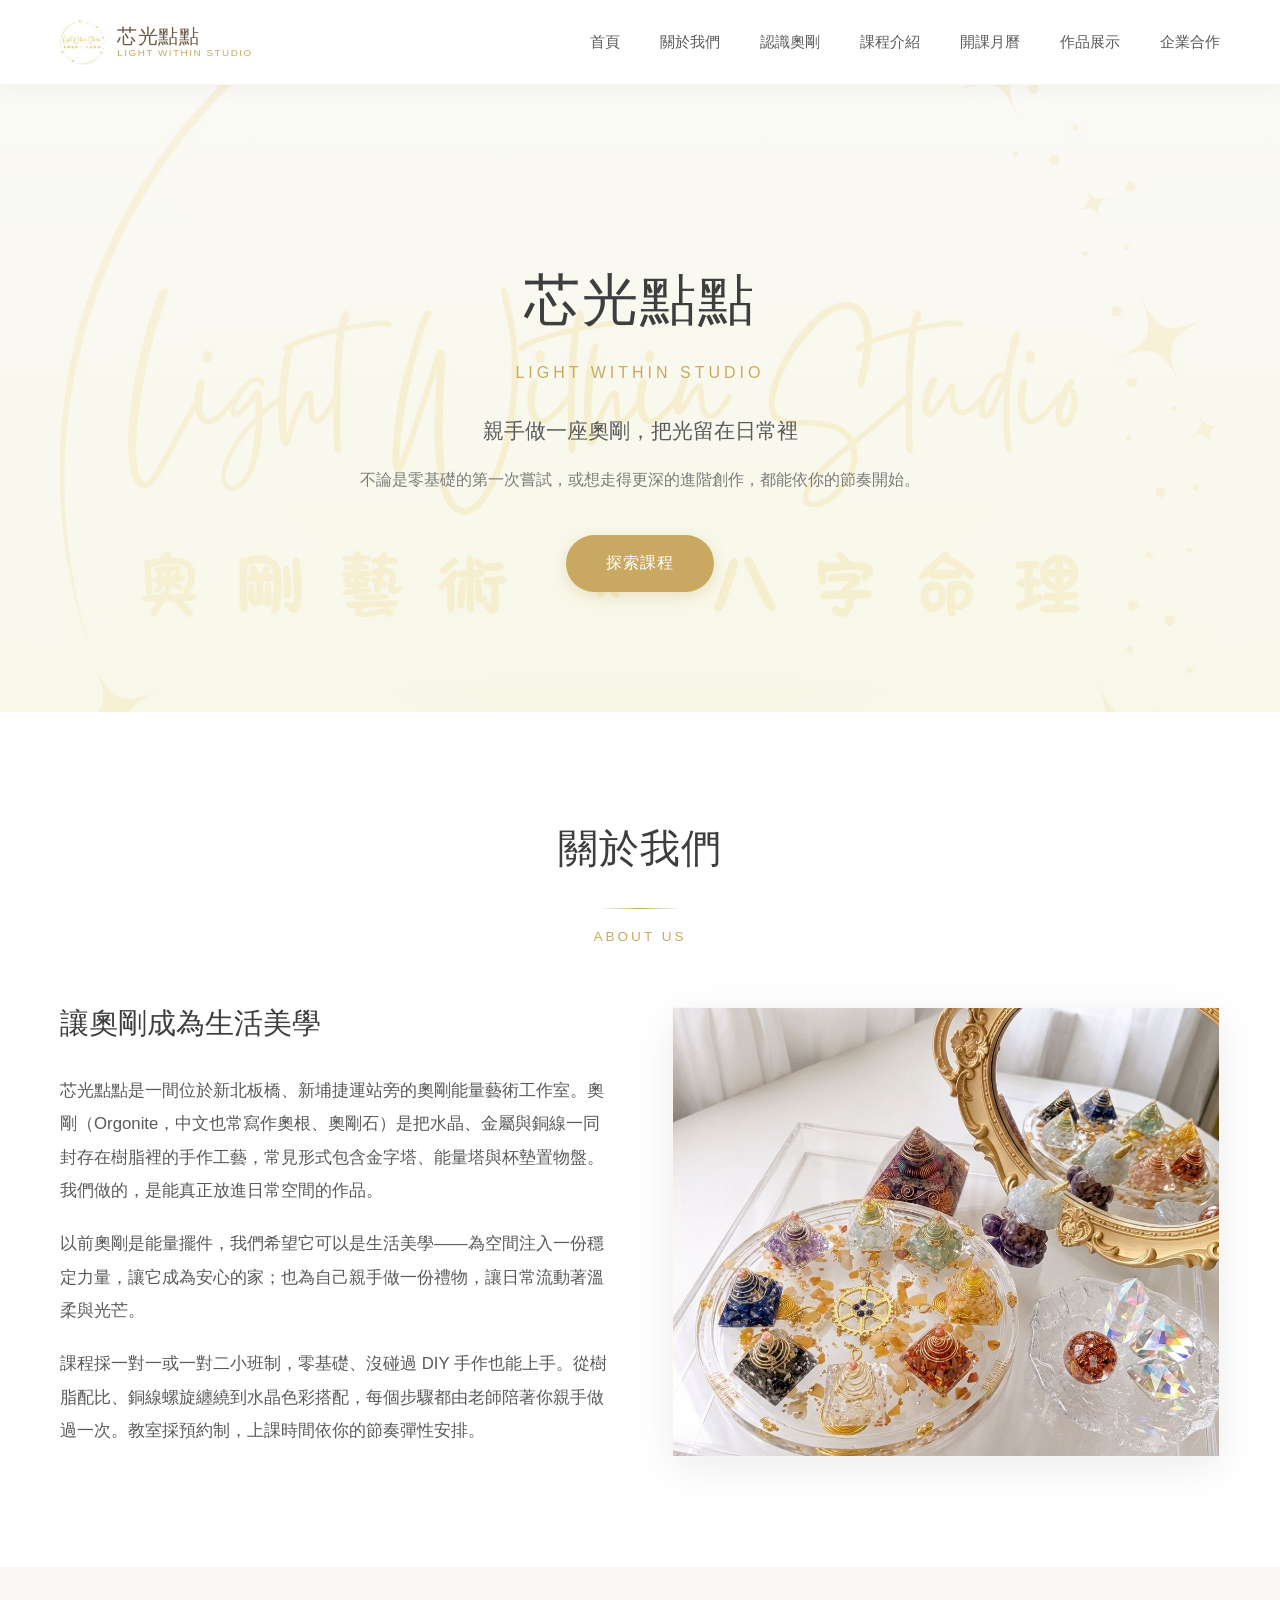
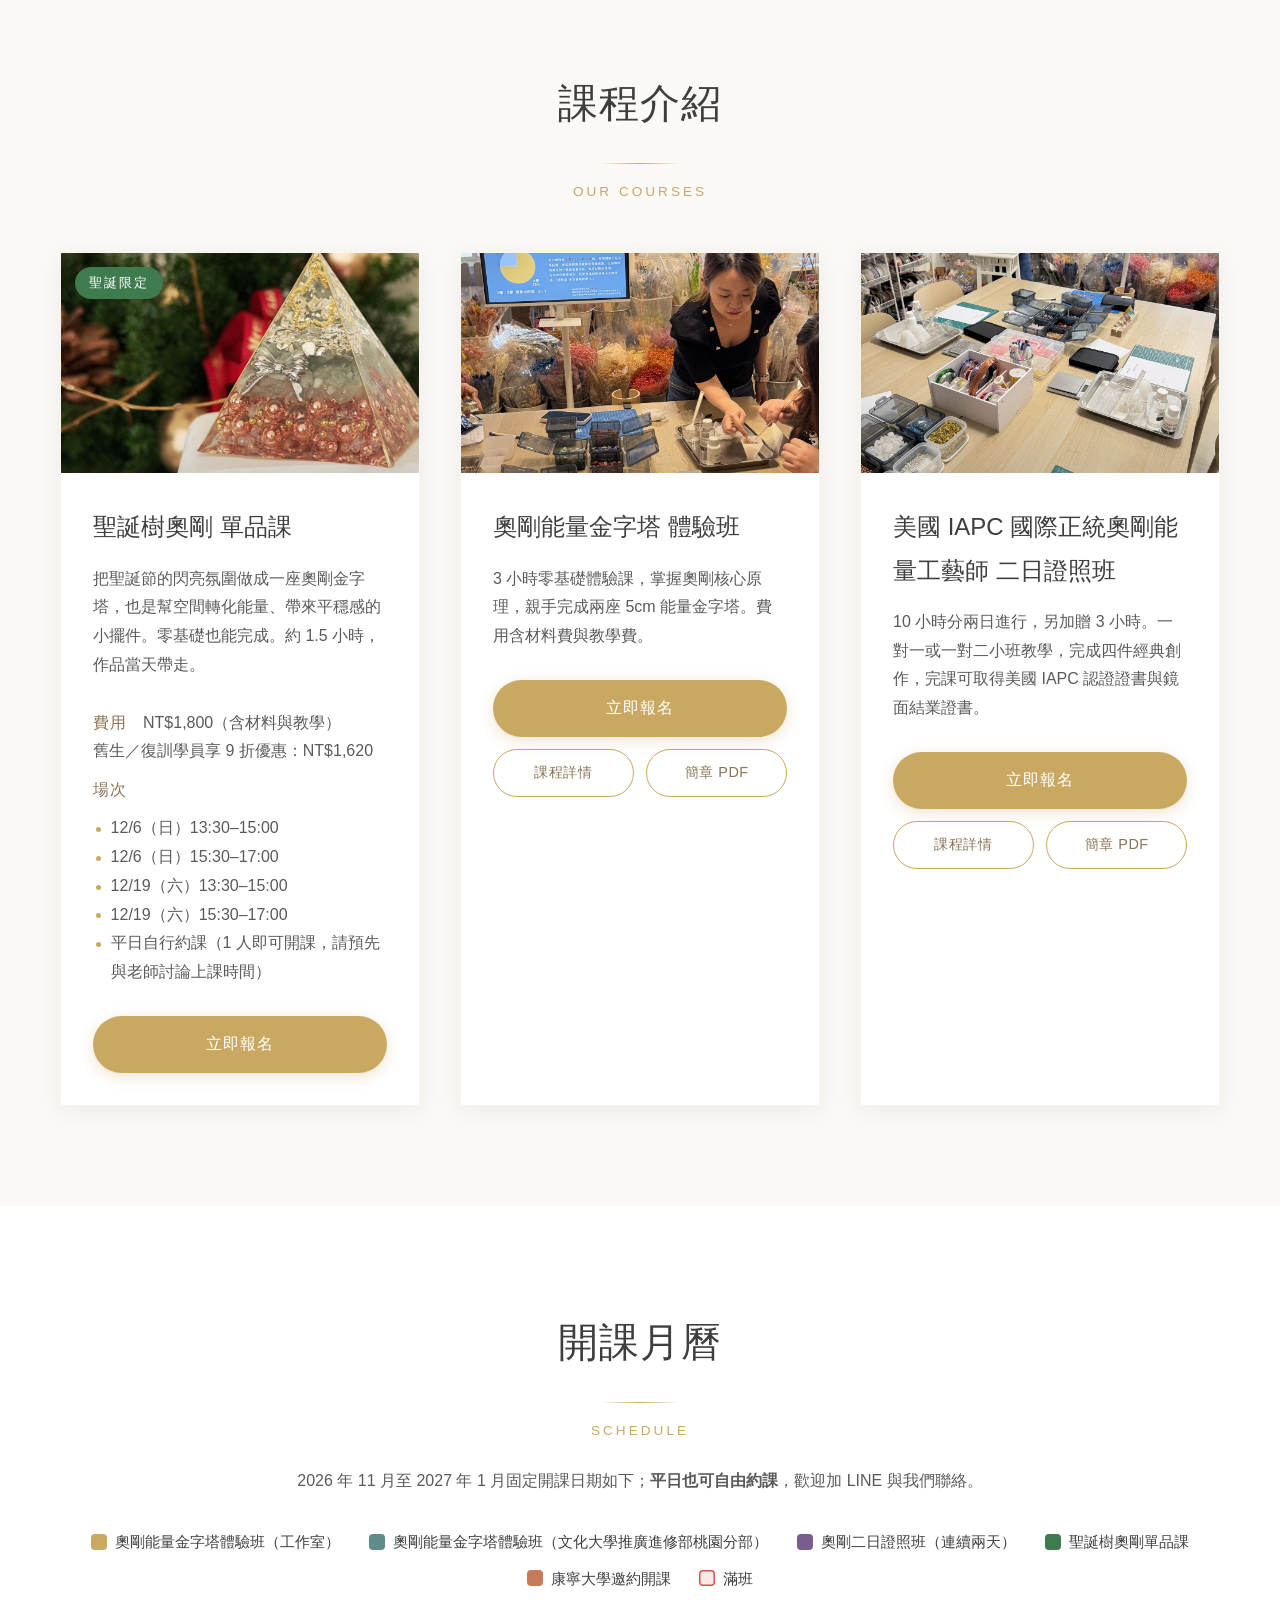
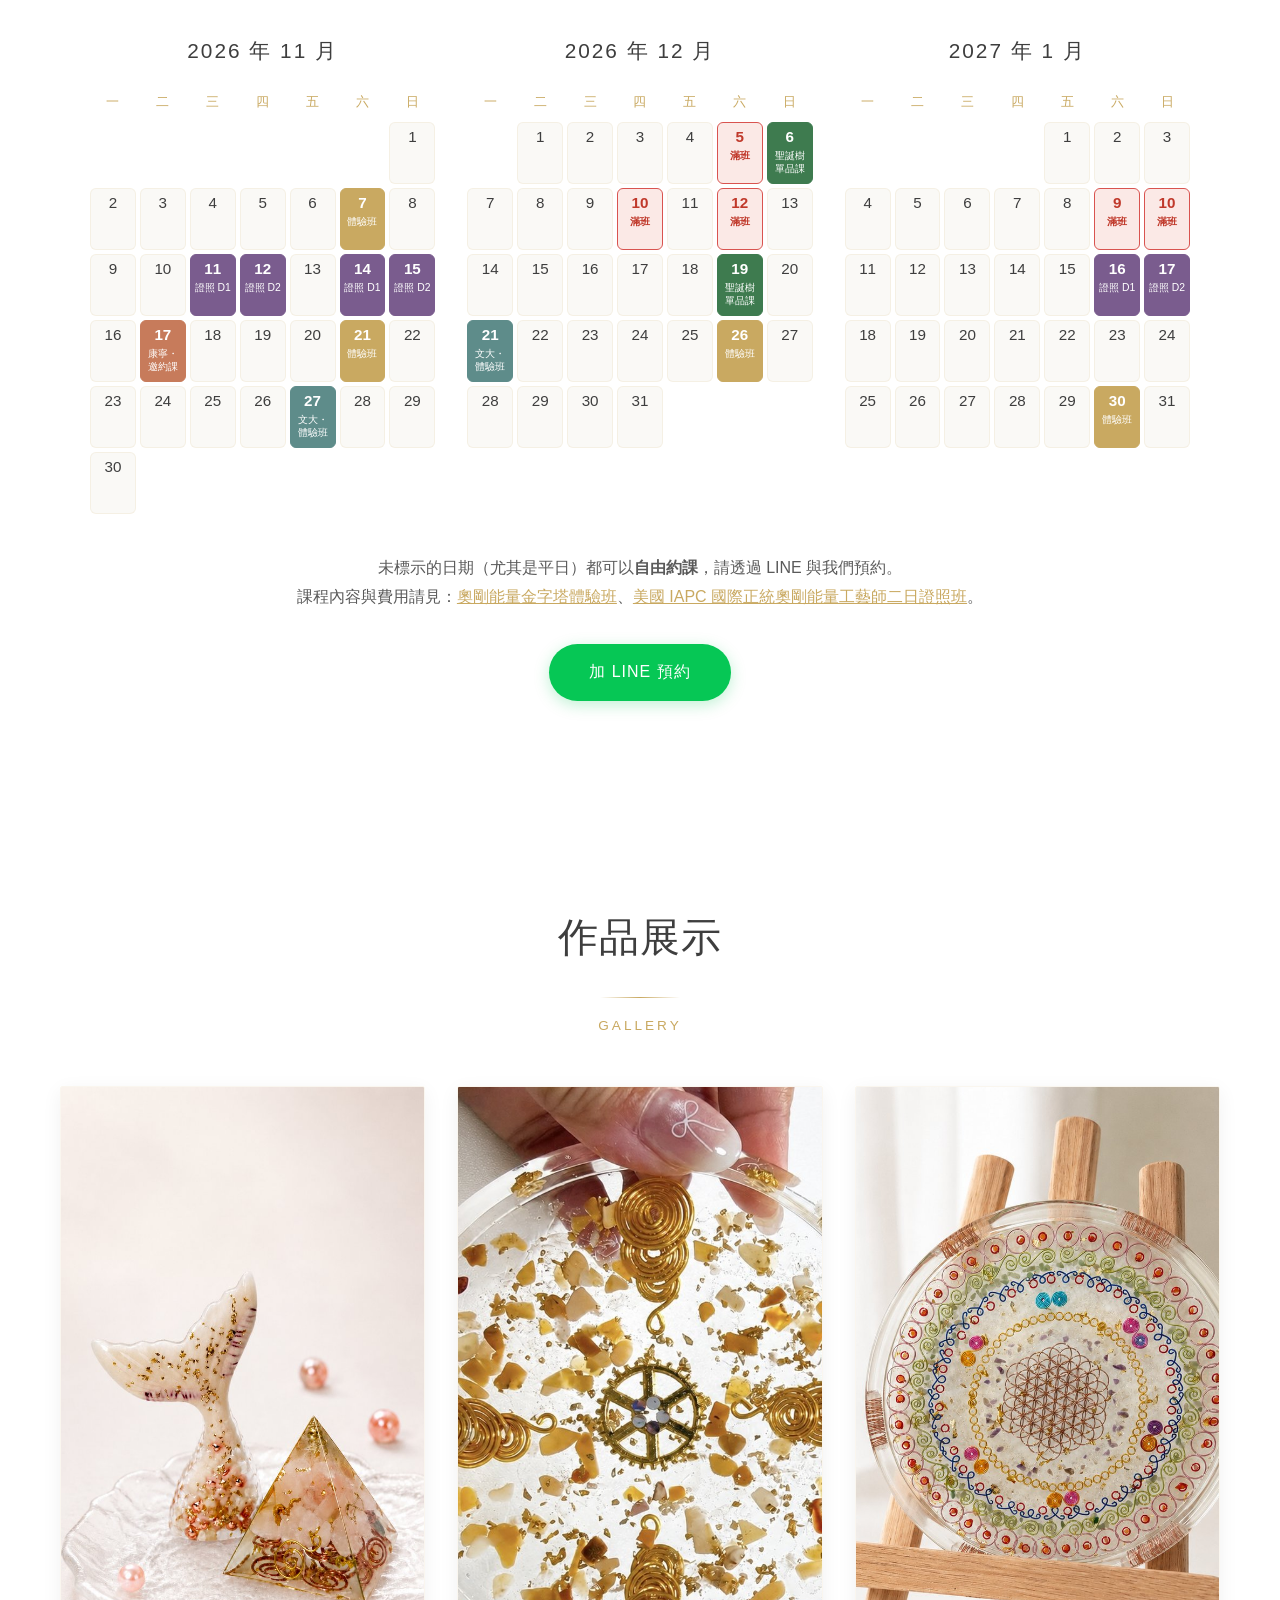
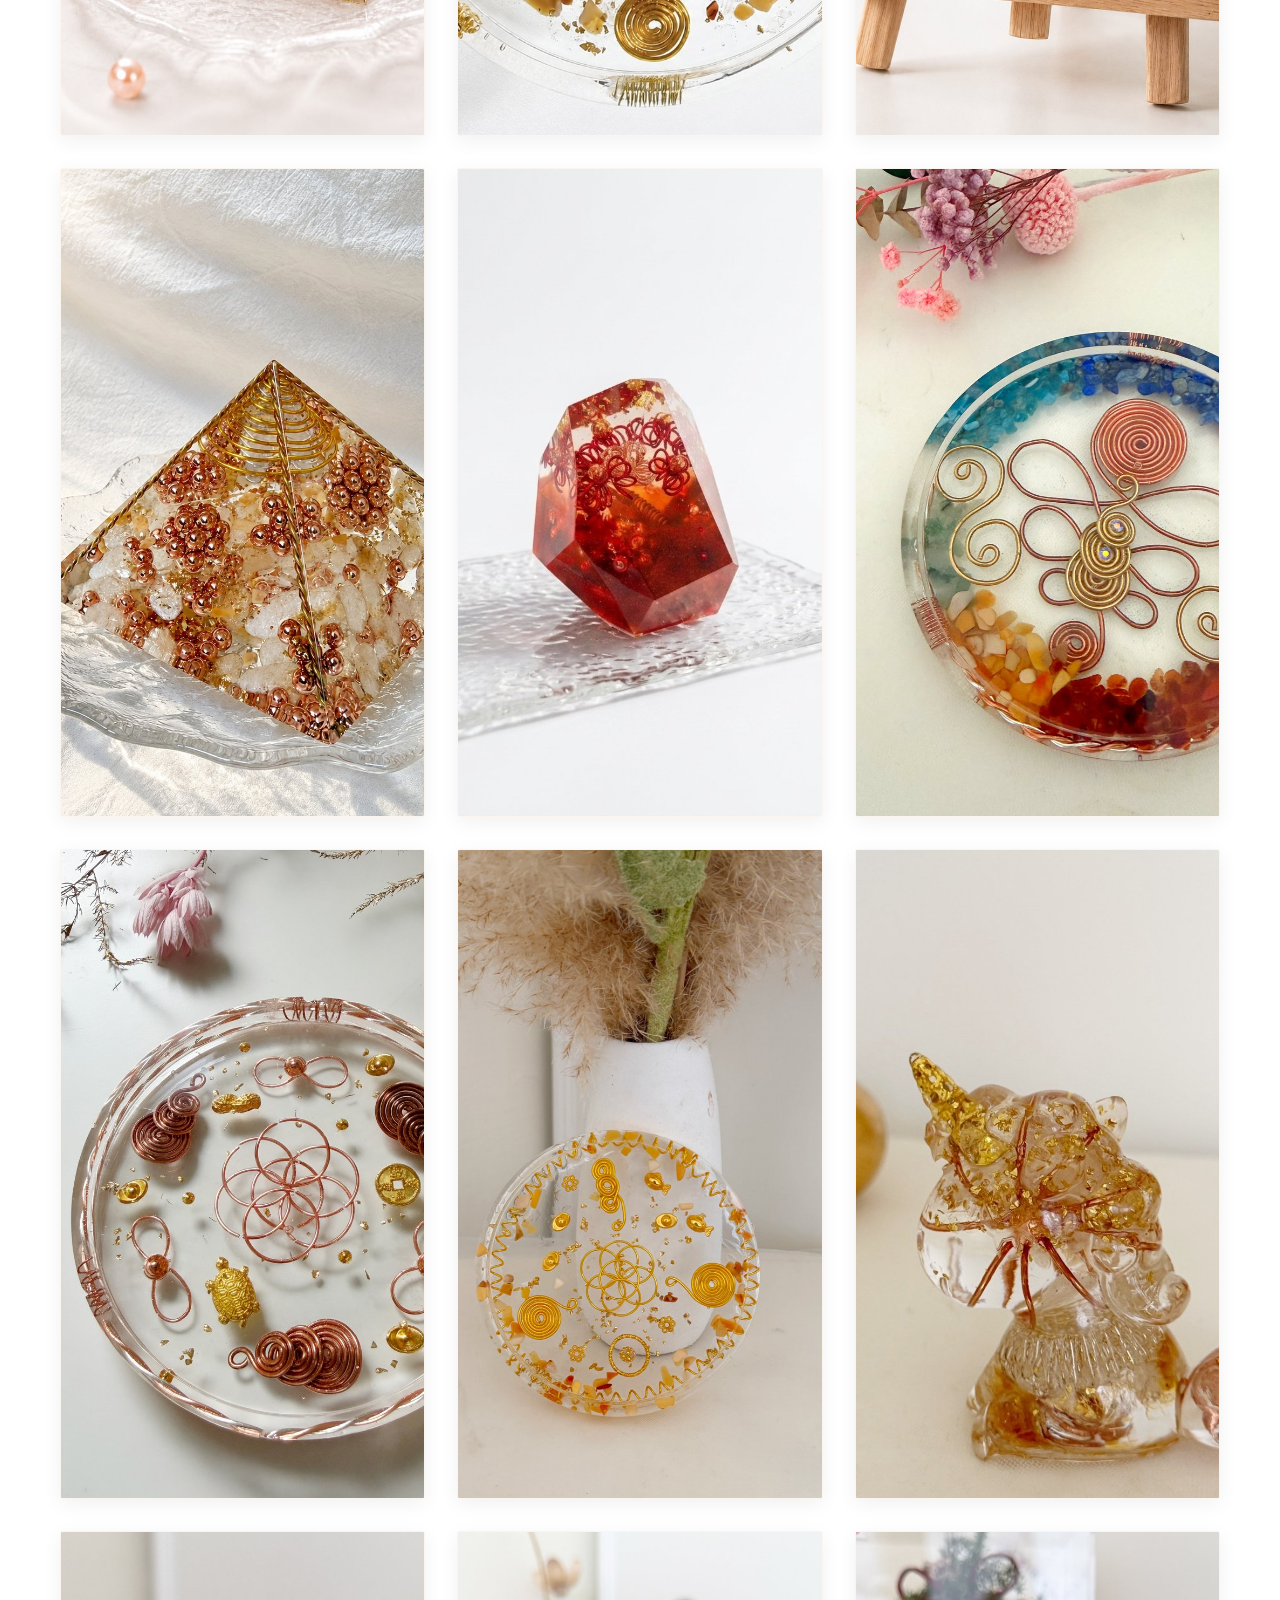
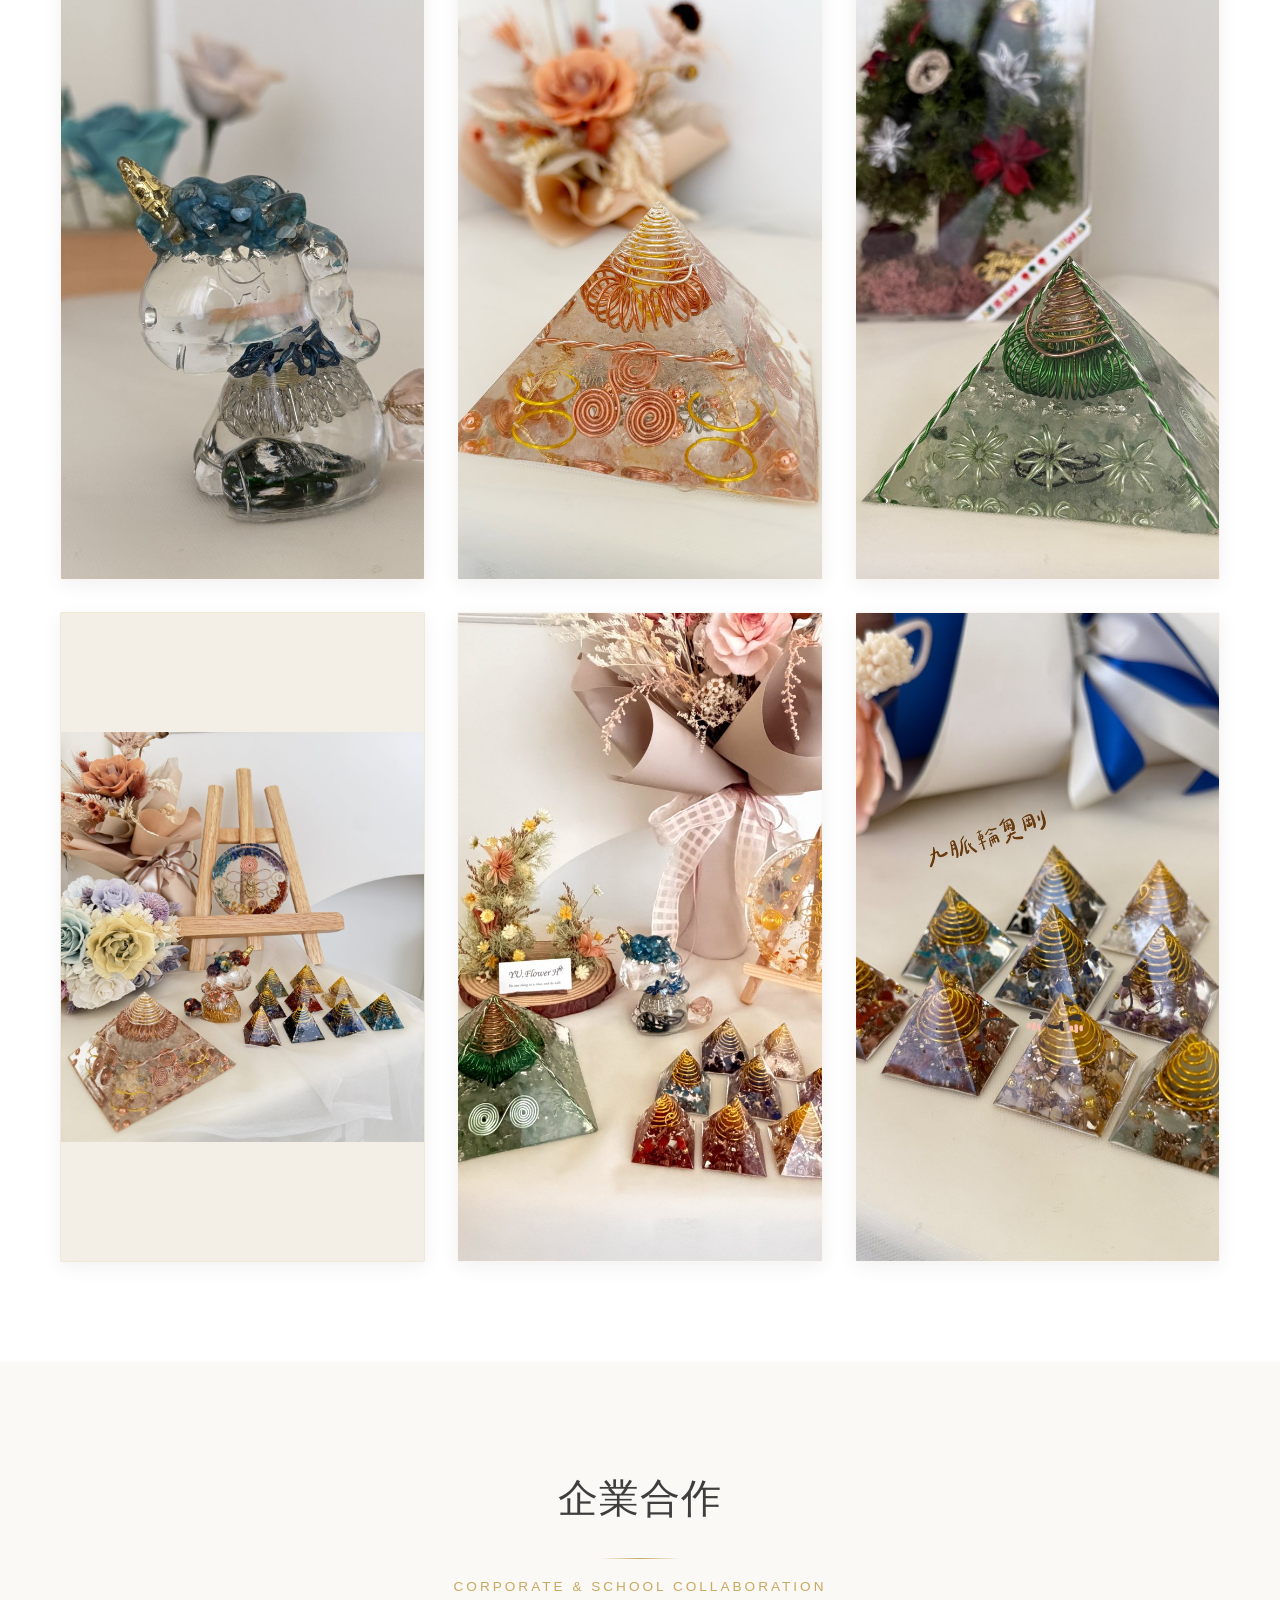
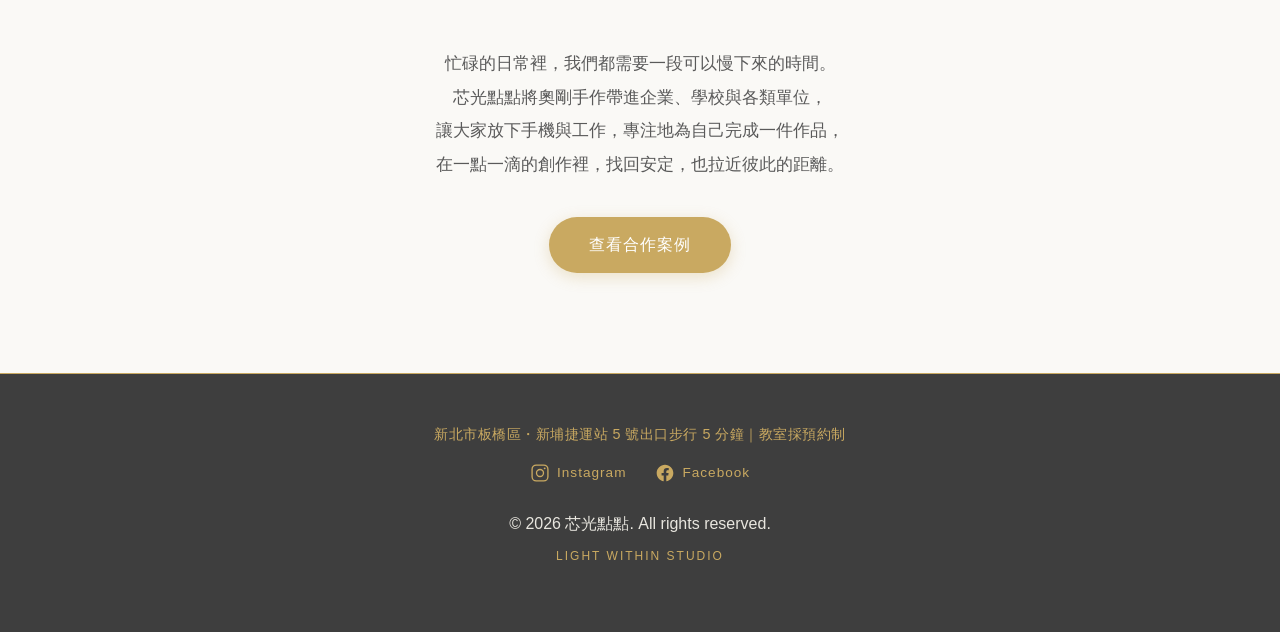
==== commit 9d403613: "Show gallery image 13 uncropped and bump stylesheet version" ====
--- a/index.html
+++ b/index.html
@@ -20,7 +20,7 @@
     <meta name="twitter:card" content="summary_large_image">
     <meta name="twitter:image" content="https://lightwithinstudio.tw/images/course/c_0028.jpg">
 
-    <link rel="stylesheet" href="css/style.css?v=20261120d">
+    <link rel="stylesheet" href="css/style.css?v=20261120e">
     <script type="application/ld+json">
 {
     "@context": "https://schema.org",
--- a/css/style.css
+++ b/css/style.css
@@ -436,6 +436,10 @@
 .gallery-item:nth-child(9) img { object-position: 70% center; }
 .gallery-item:nth-child(10) img,
 .gallery-item:nth-child(12) img { object-position: 60% center; }
+
+/* 第 13 張（s_0013）整張都是主體、接近正方形，不能裁，改完整顯示並用淡底色補邊 */
+.gallery-item:nth-child(13) { background: #F3EFE6; }
+.gallery-item:nth-child(13) img { object-fit: contain; }
 
 .gallery-item:hover {
     transform: scale(1.02);
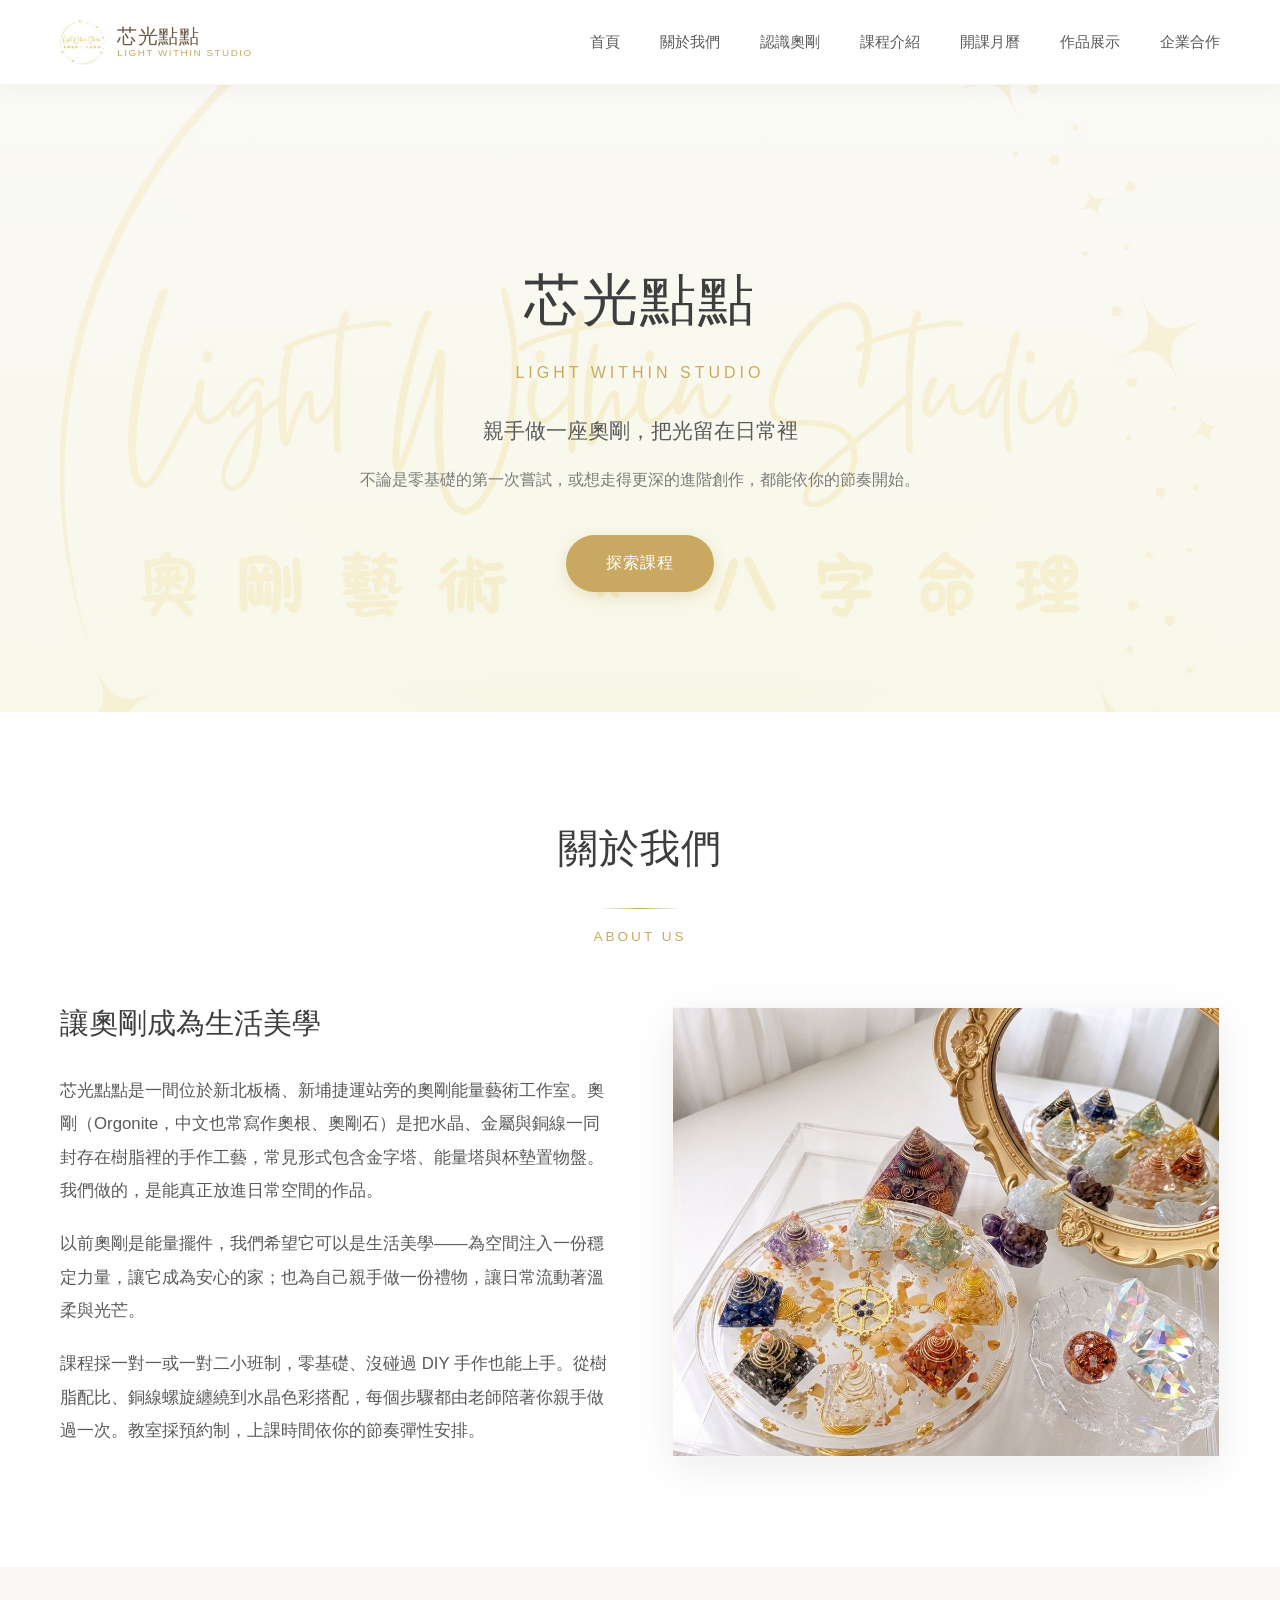
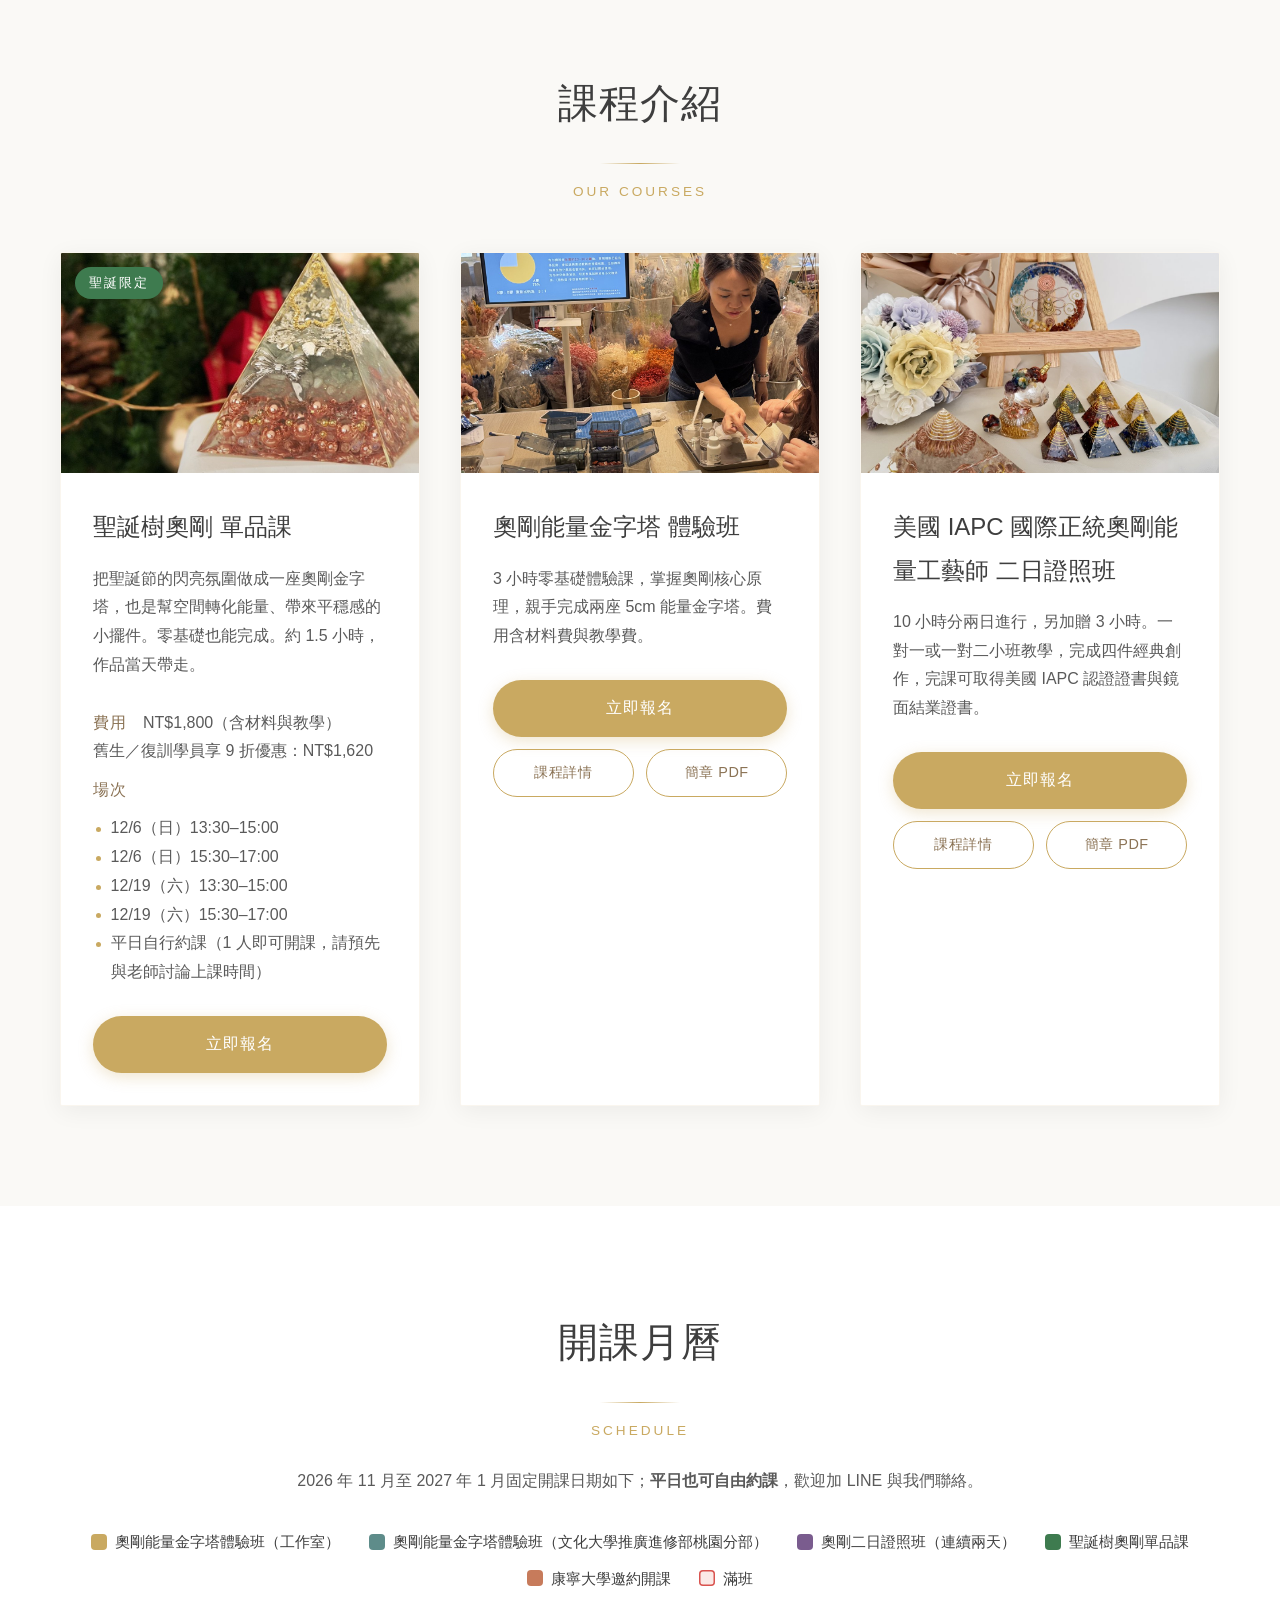
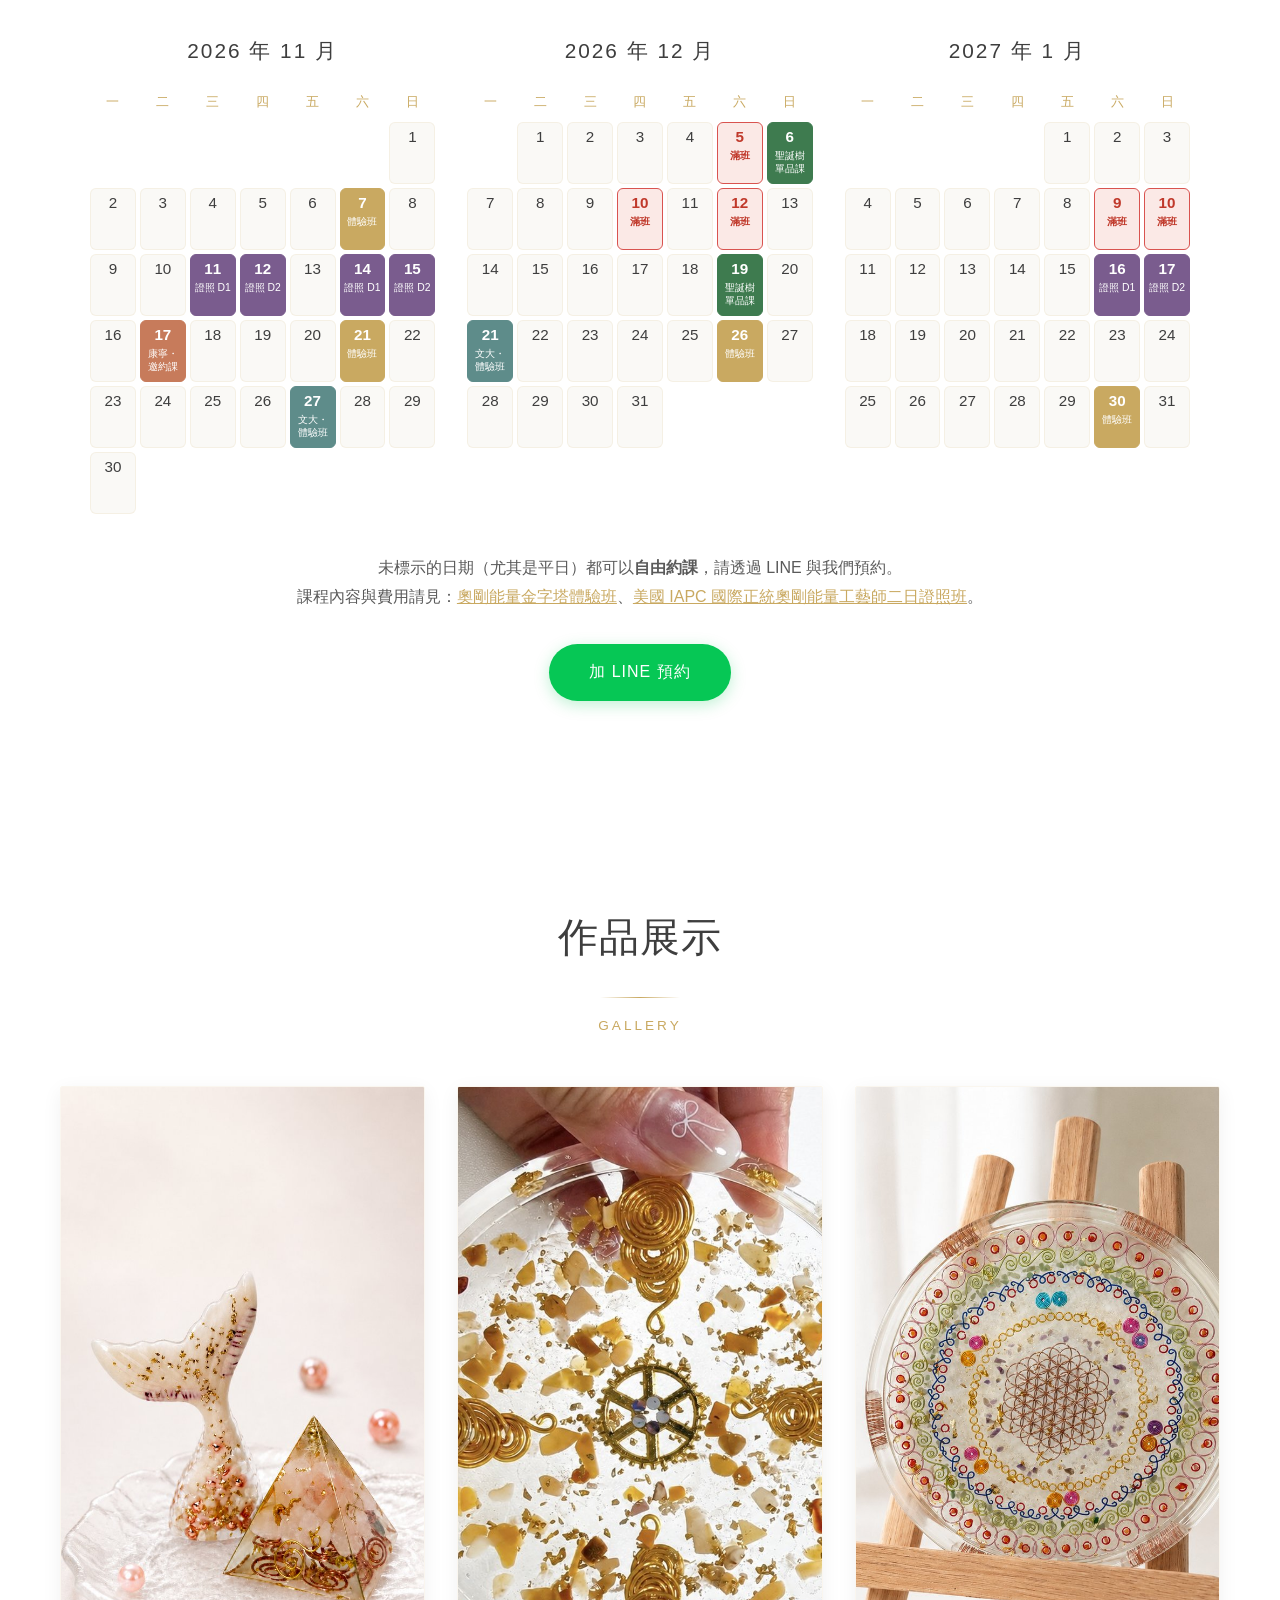
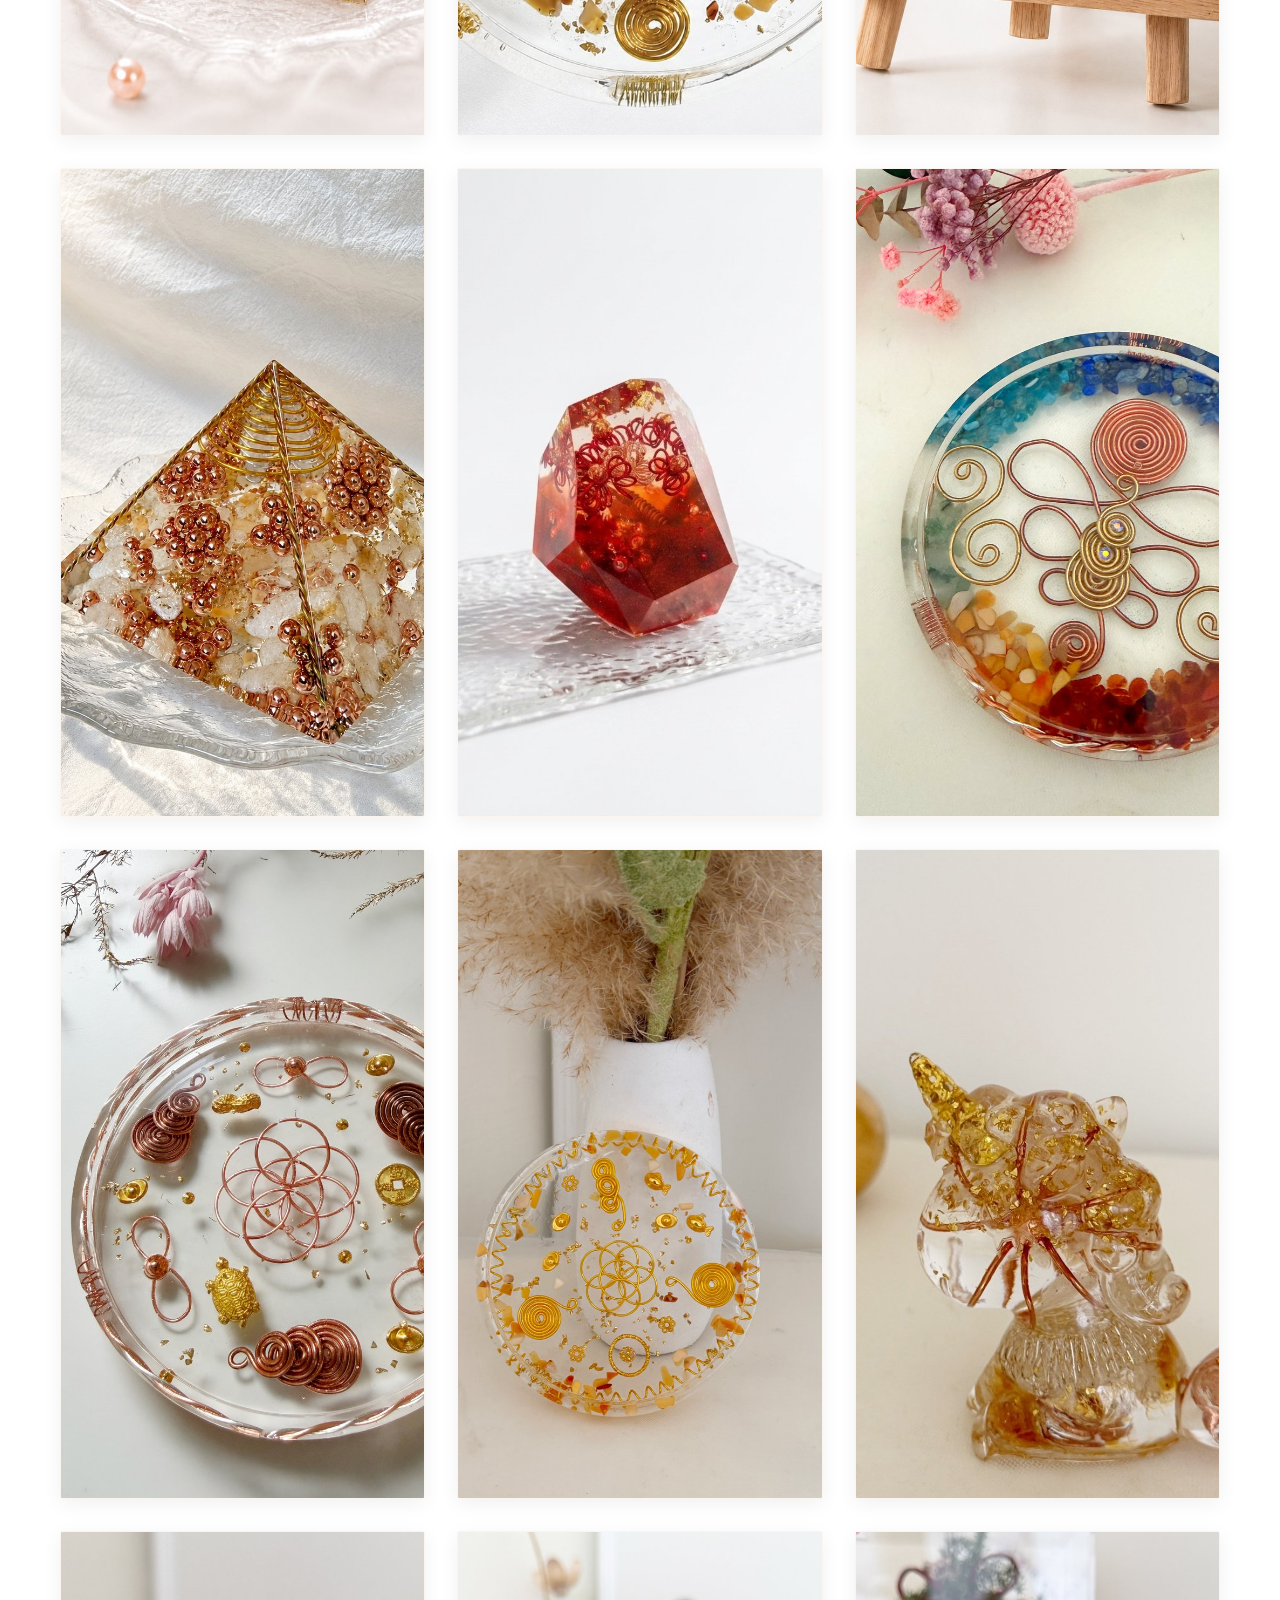
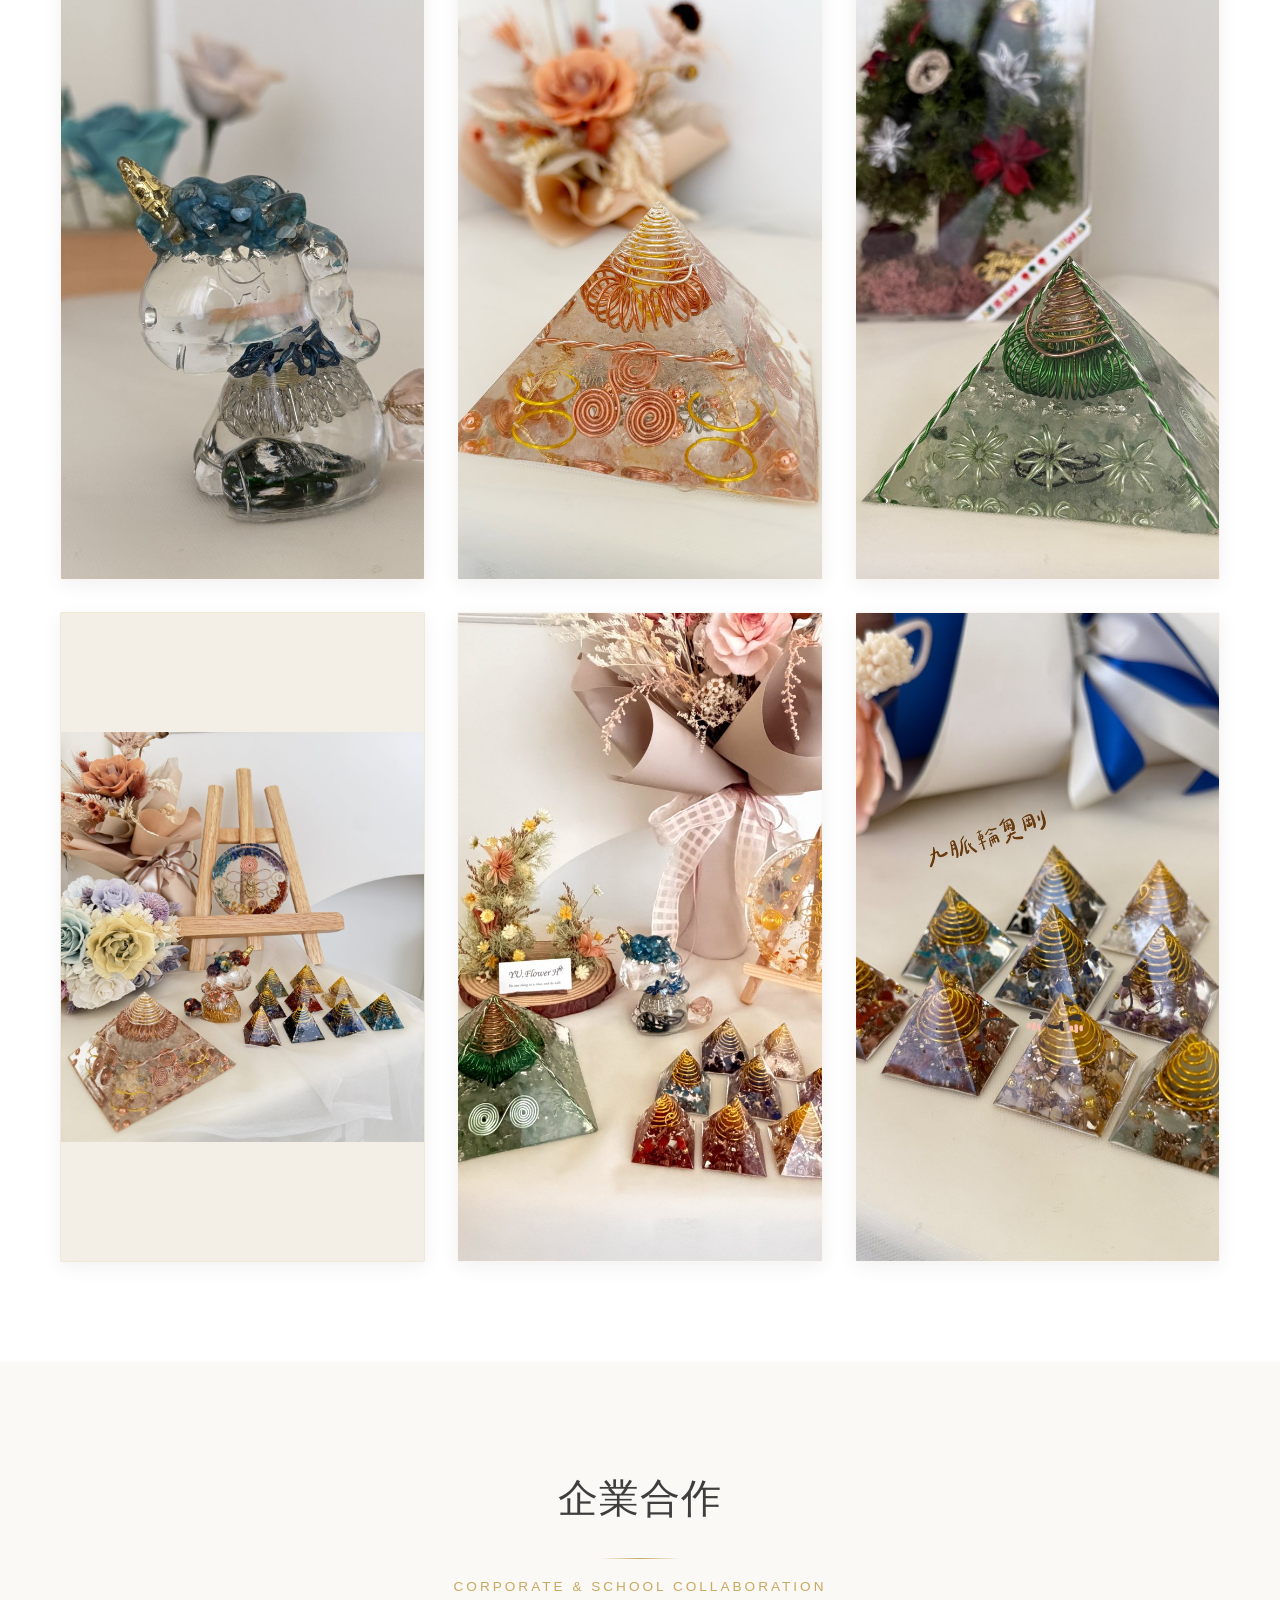
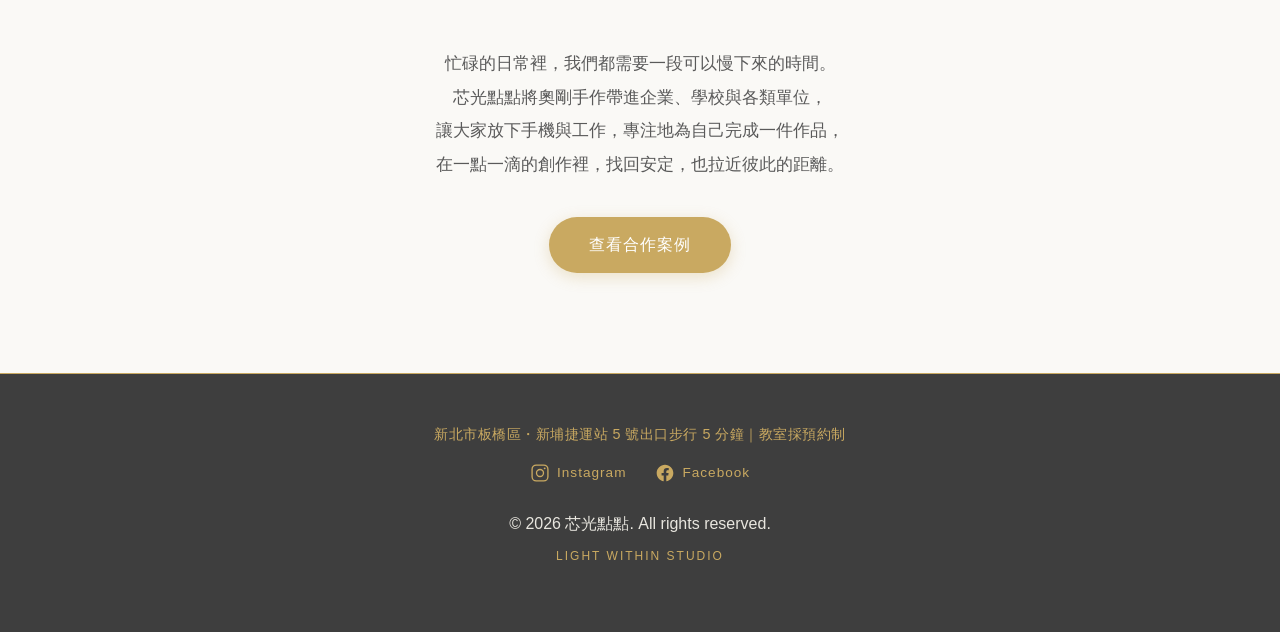
==== commit 48dd3d81: "Use showcase photo 13 as thumbnail of certification course card" ====
--- a/index.html
+++ b/index.html
@@ -171,7 +171,7 @@
 
                 <div class="course-card">
                     <div class="course-image">
-                        <img src="images/course/c_0002.jpg" alt="課程照片2">
+                        <img src="images/showcase/s_0013.jpg" alt="美國 IAPC 國際正統奧剛能量工藝師二日證照班作品" style="object-position: center 55%;">
                     </div>
                     <div class="course-info">
                         <h3>美國 IAPC 國際正統奧剛能量工藝師 <span class="course-type">二日證照班</span></h3>
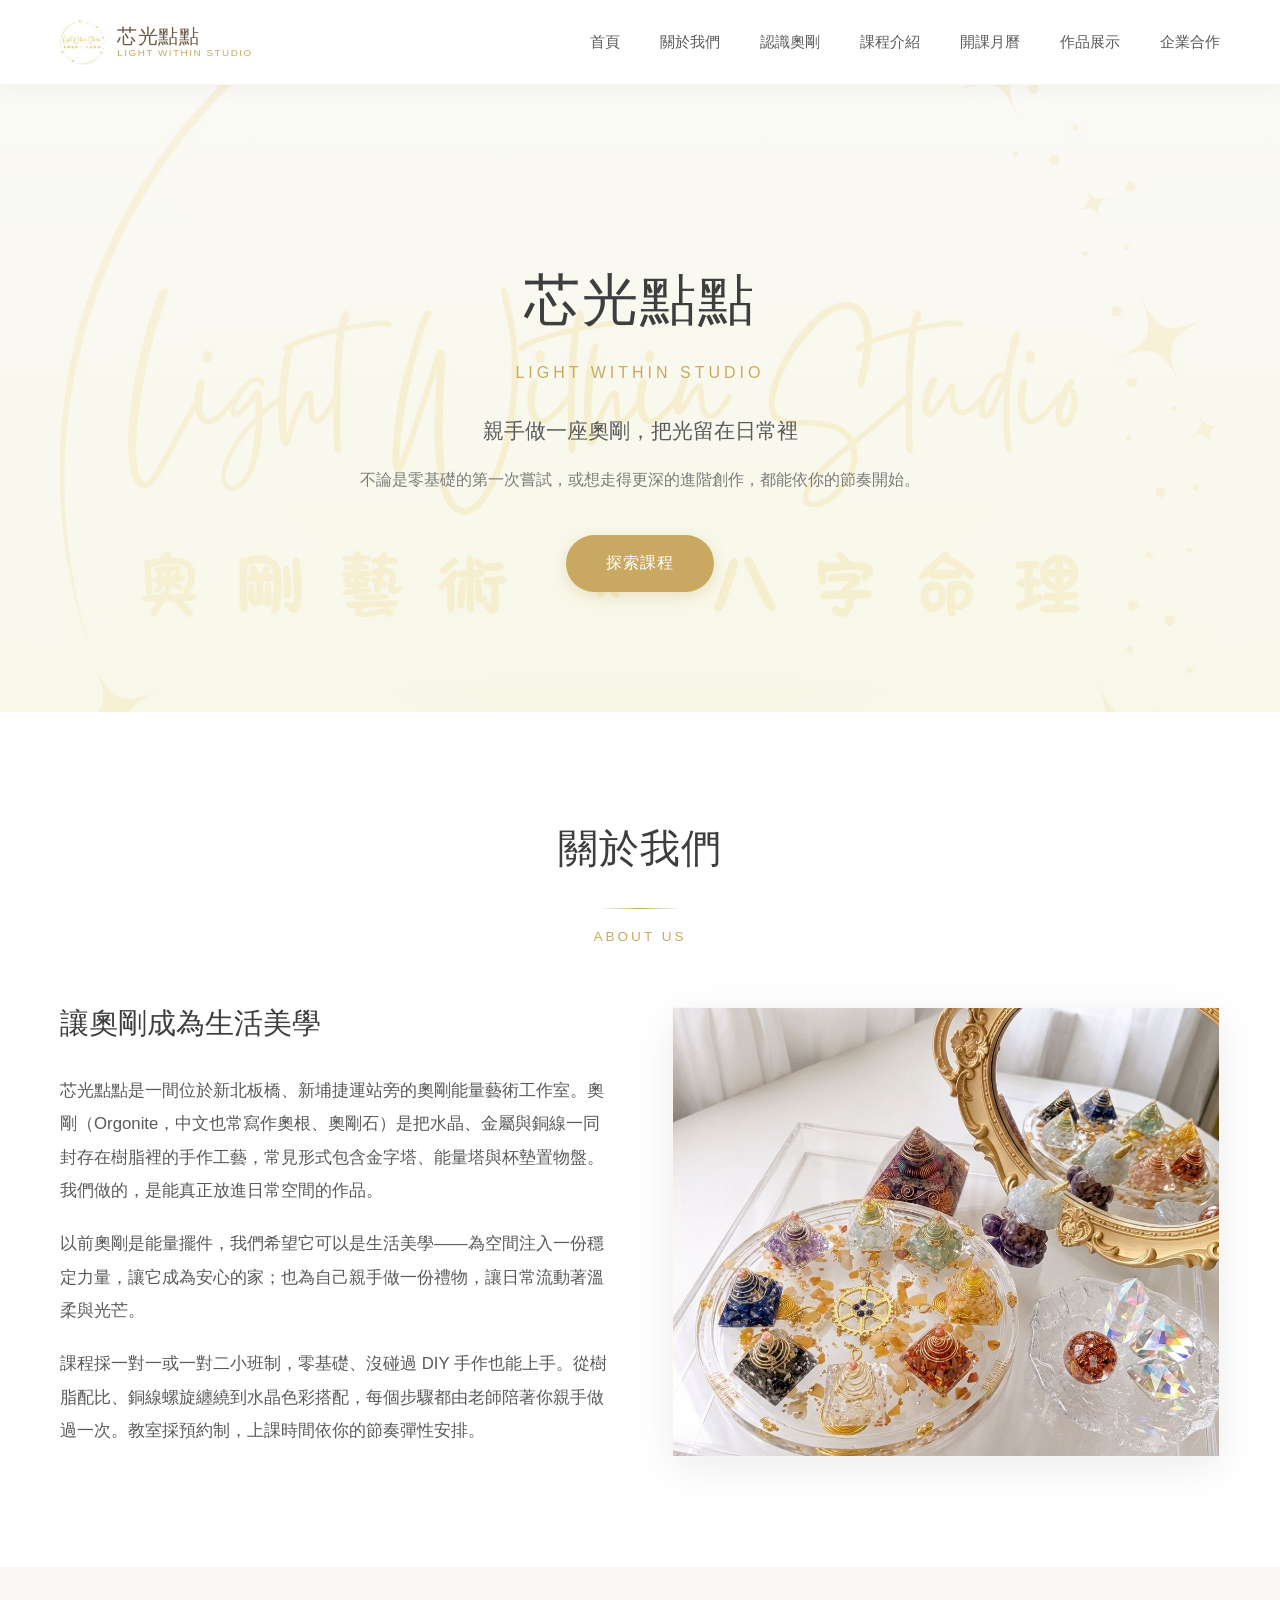
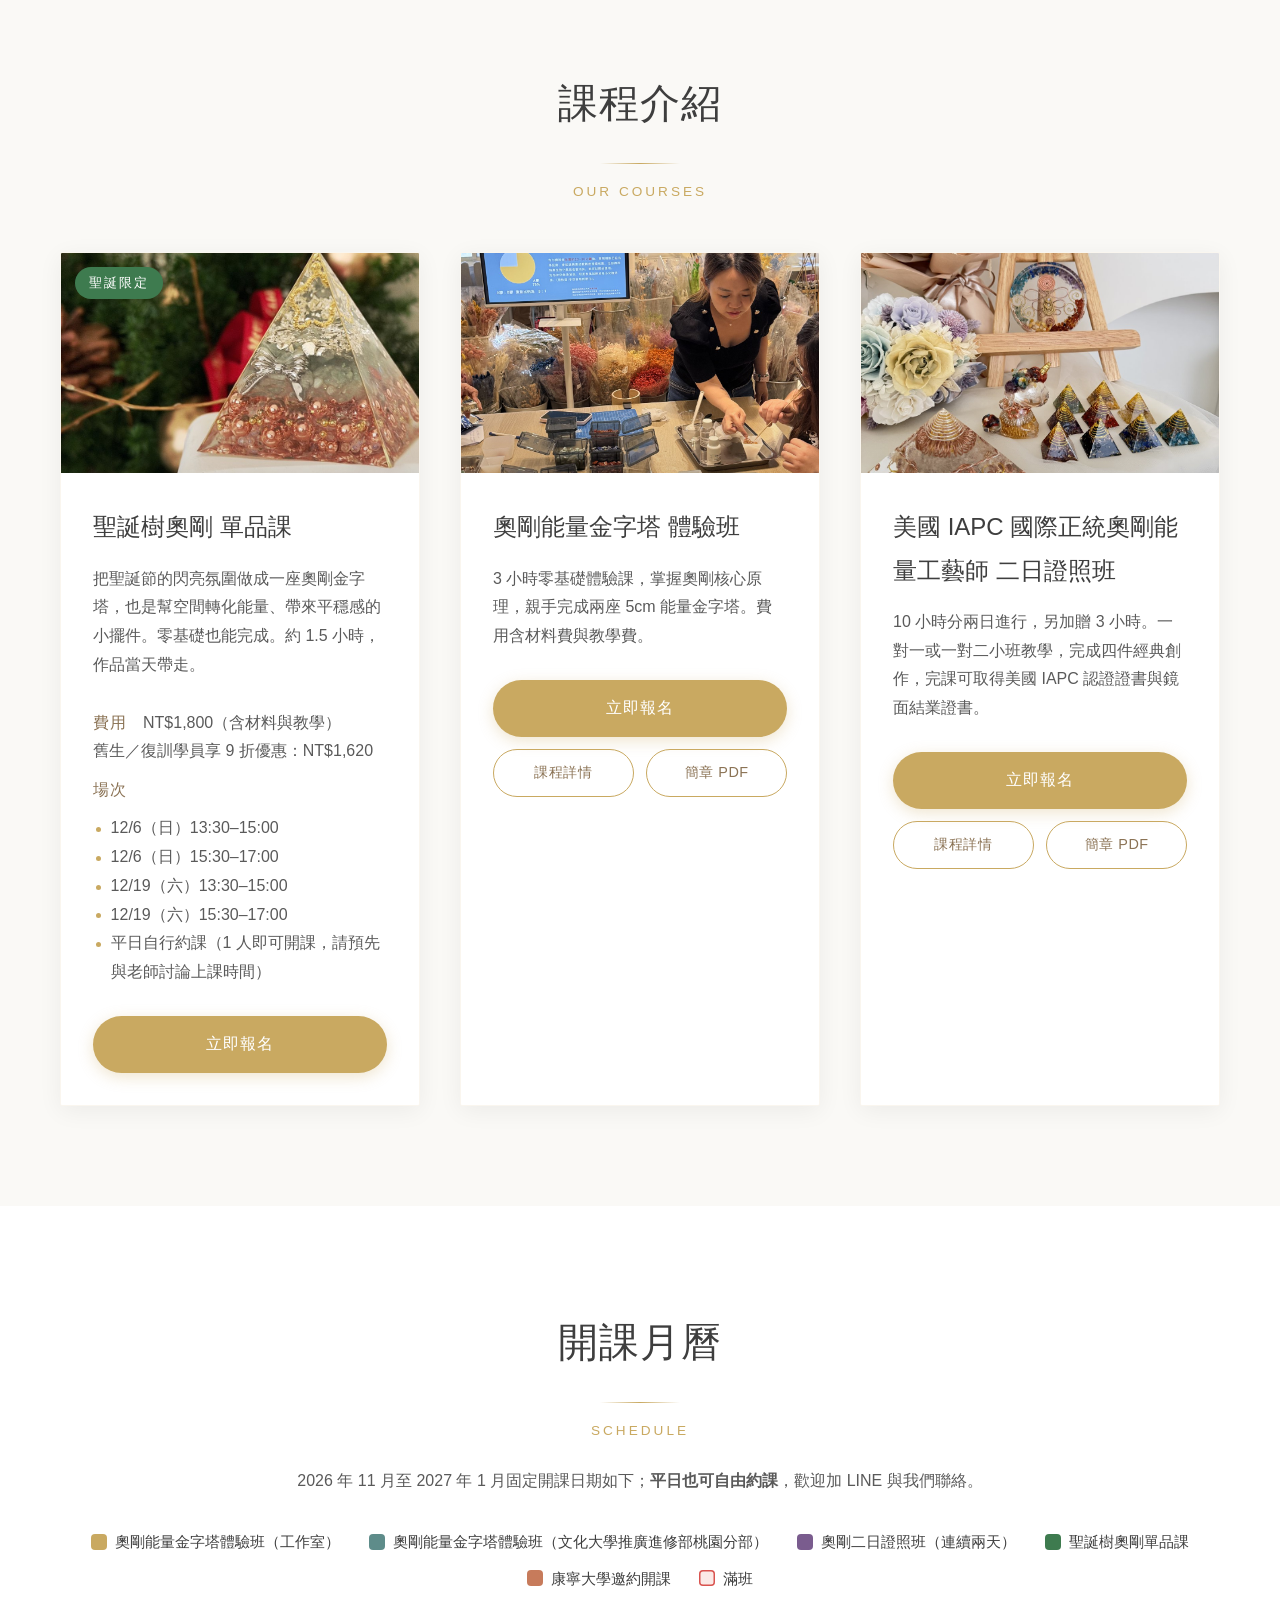
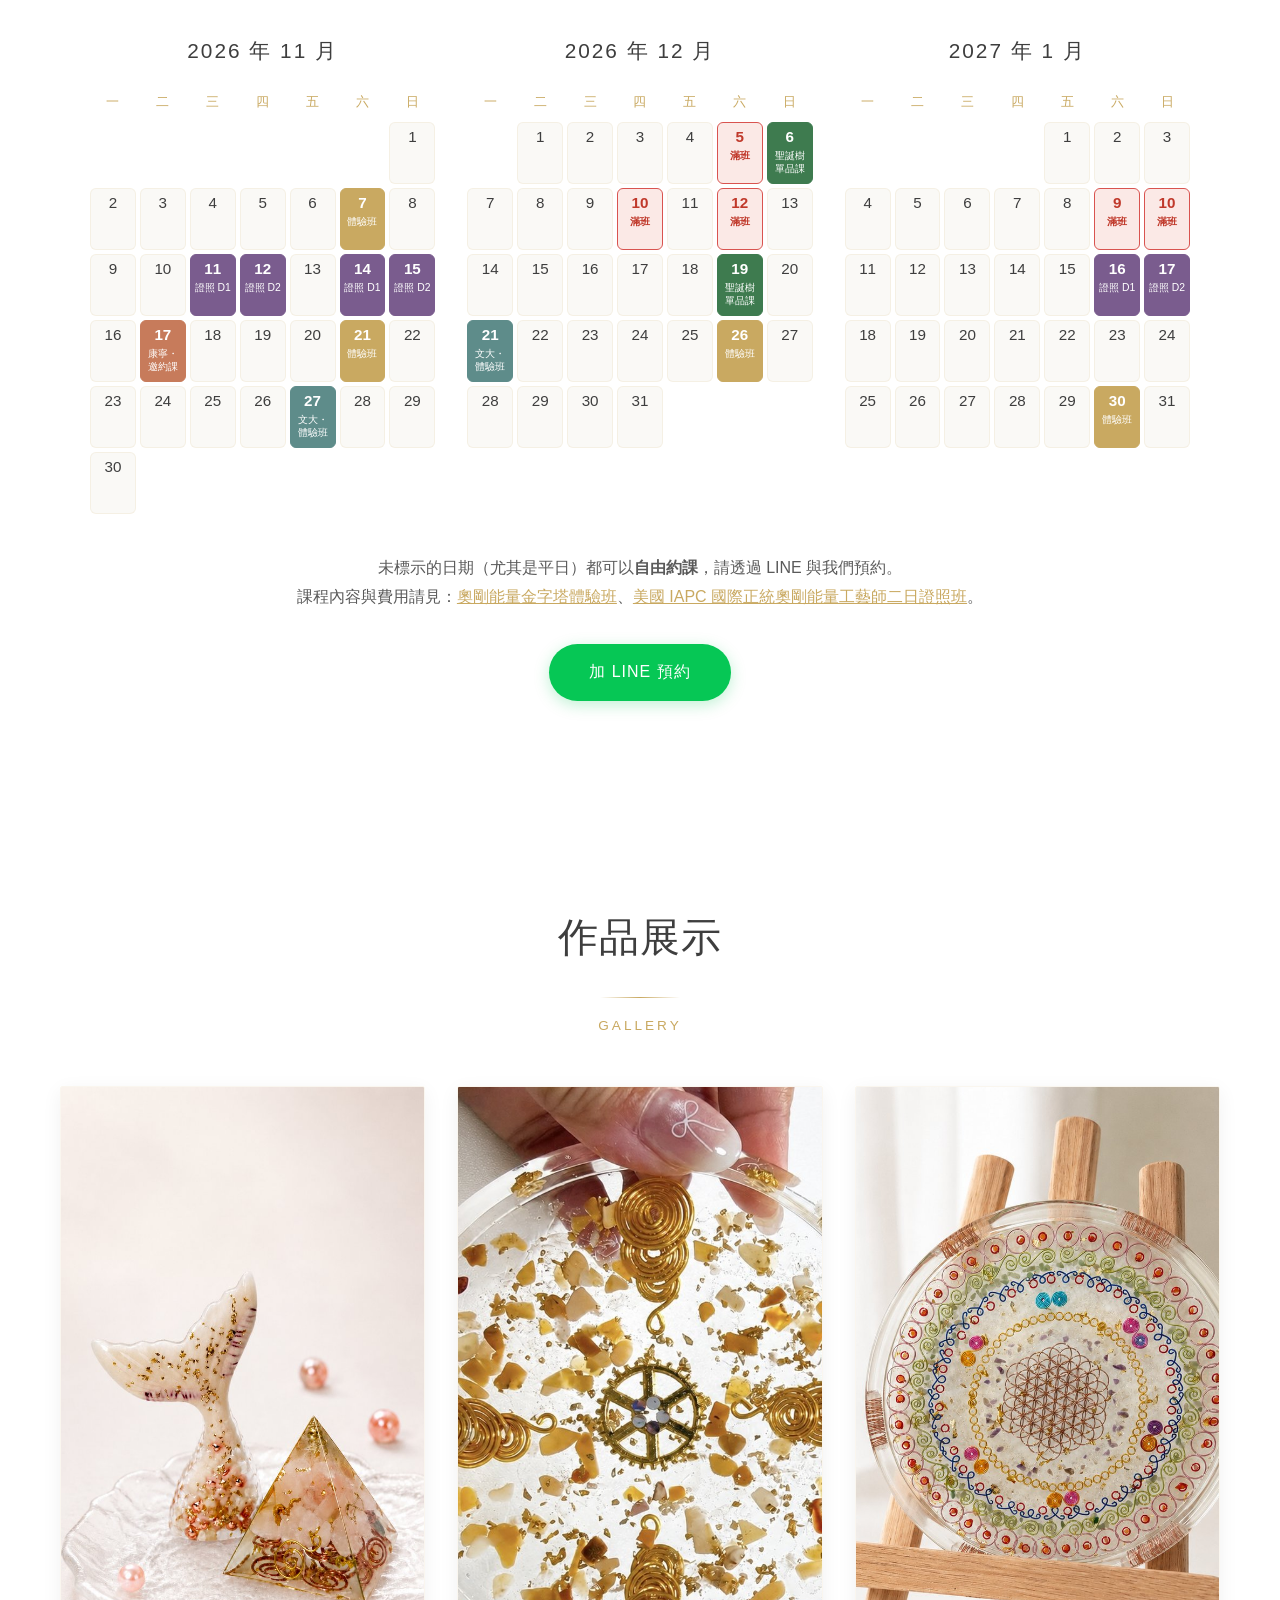
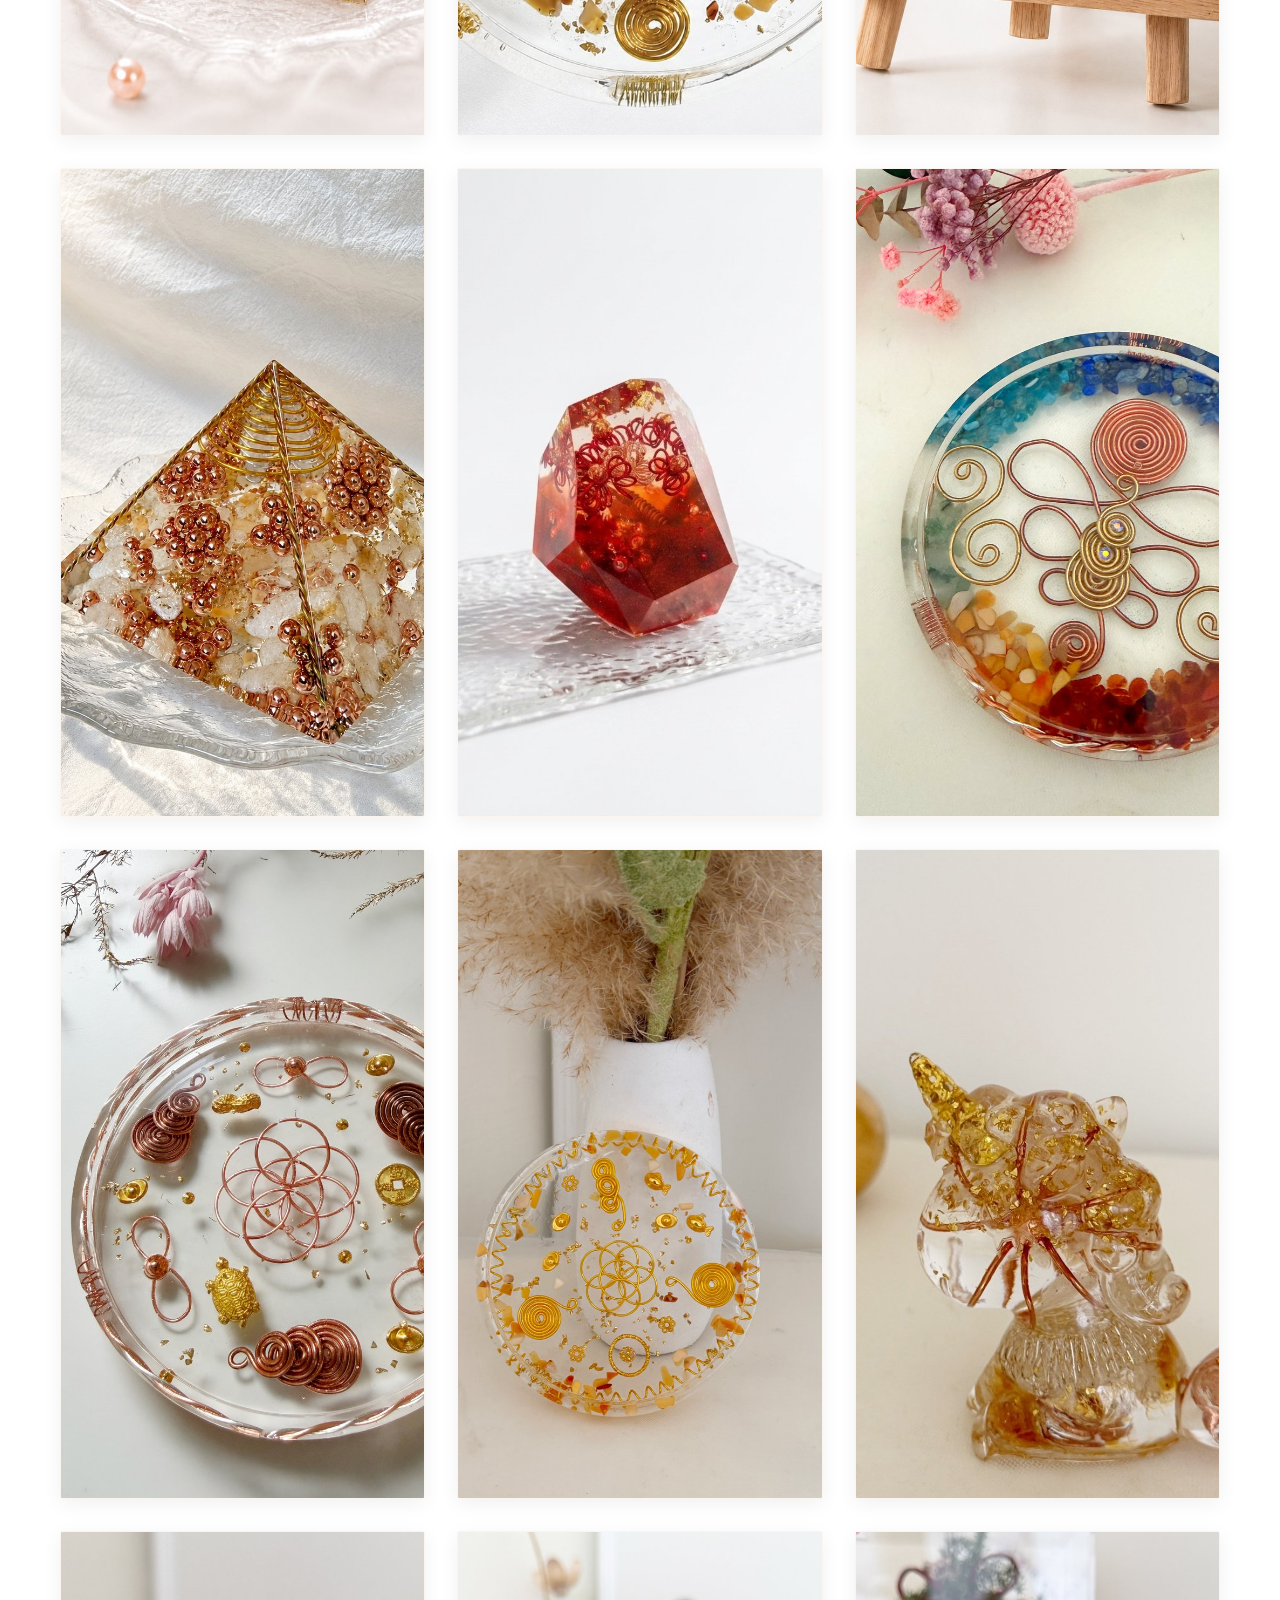
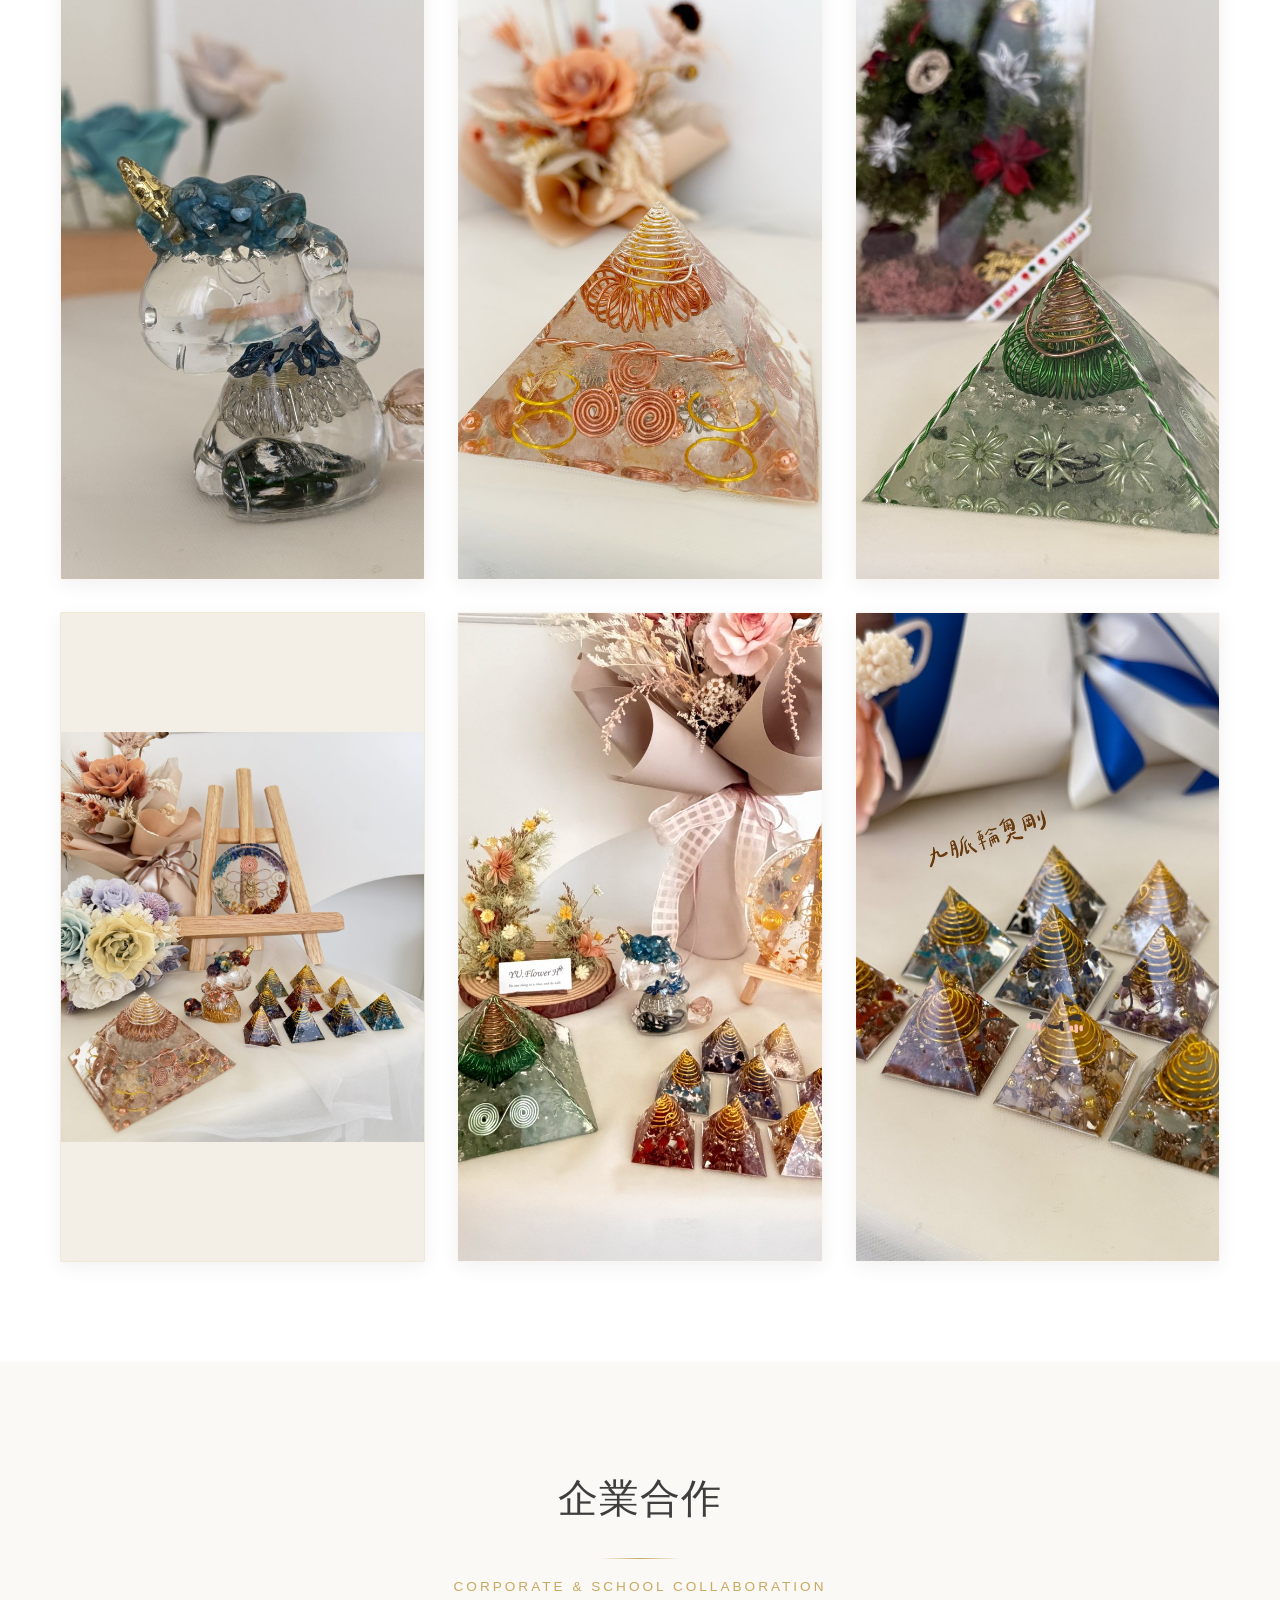
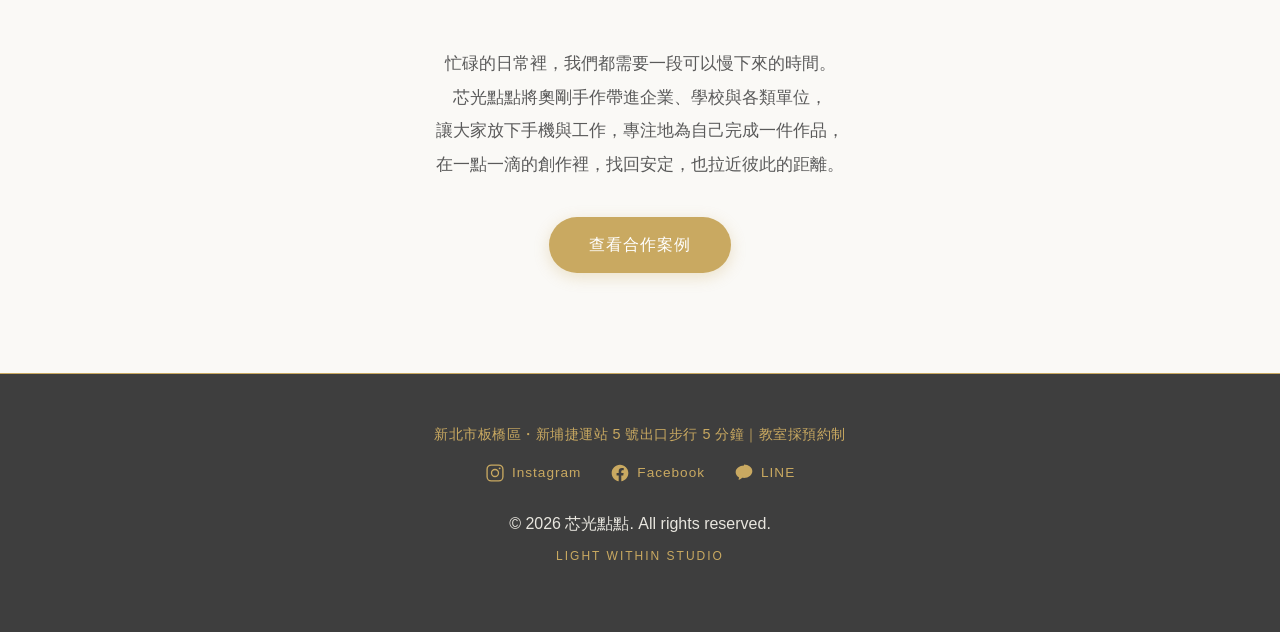
==== commit 143b42ea: "Add LINE link to site footer" ====
--- a/index.html
+++ b/index.html
@@ -442,6 +442,10 @@
                         <svg viewBox="0 0 24 24" fill="currentColor" aria-hidden="true"><path d="M22 12.06C22 6.5 17.52 2 12 2S2 6.5 2 12.06C2 17.08 5.66 21.24 10.44 22v-7.03H7.9v-2.91h2.54V9.85c0-2.52 1.5-3.91 3.77-3.91 1.09 0 2.24.2 2.24.2v2.46h-1.26c-1.24 0-1.63.78-1.63 1.57v1.89h2.78l-.44 2.91h-2.34V22C18.34 21.24 22 17.08 22 12.06z"/></svg>
                         <span>Facebook</span>
                     </a>
+                    <a href="https://line.me/R/ti/p/@360edfkc" target="_blank" rel="noopener" aria-label="芯光點點 LINE">
+                        <svg viewBox="0 0 24 24" fill="currentColor" aria-hidden="true"><path d="M12 3C6.5 3 2 6.6 2 11c0 2.6 1.6 4.9 4.1 6.4-.1.6-.5 2-.6 2.4 0 0-.1.3.1.4.2.1.4 0 .4 0 .6-.1 3.3-2.1 3.9-2.5.7.1 1.4.2 2.1.2 5.5 0 10-3.6 10-8s-4.5-8-10-8z"/></svg>
+                        <span>LINE</span>
+                    </a>
                 </div>
                 <p>&copy; 2026 芯光點點. All rights reserved.</p>
                 <p class="footer-english">Light Within Studio</p>
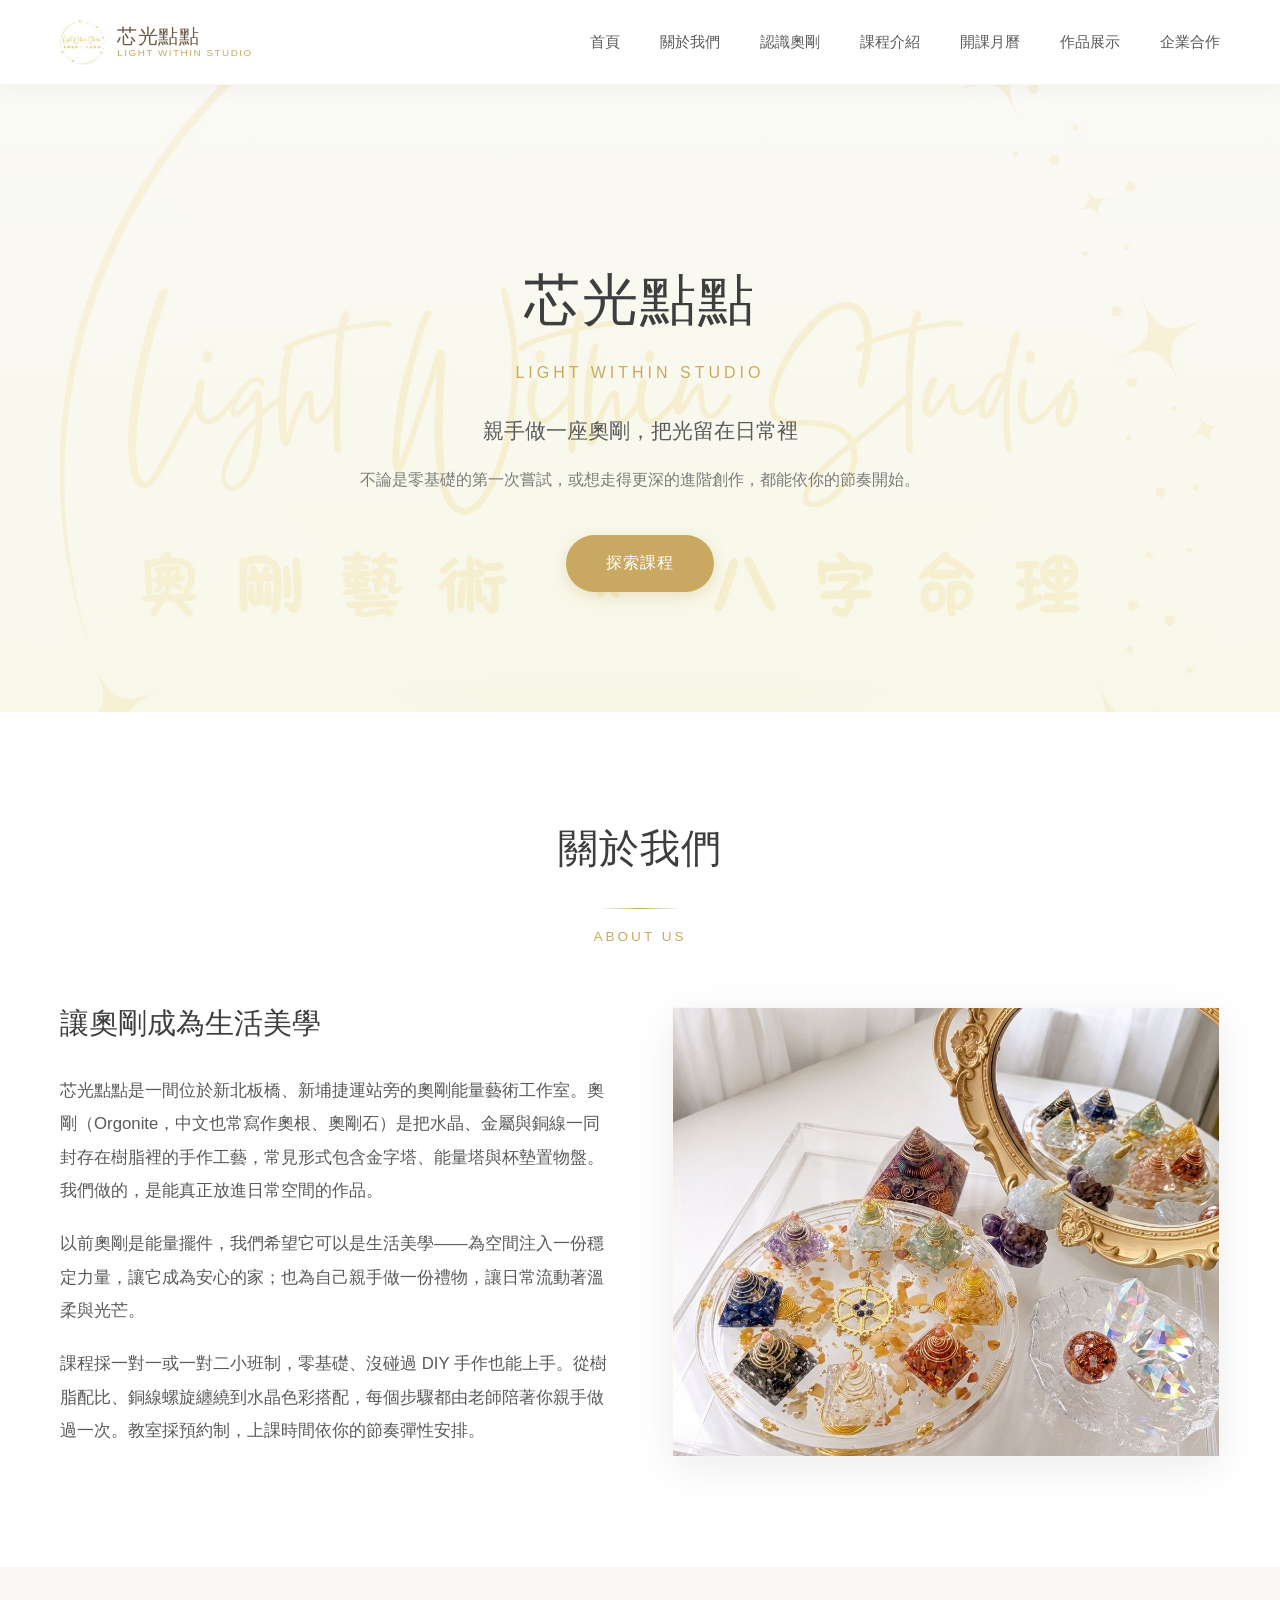
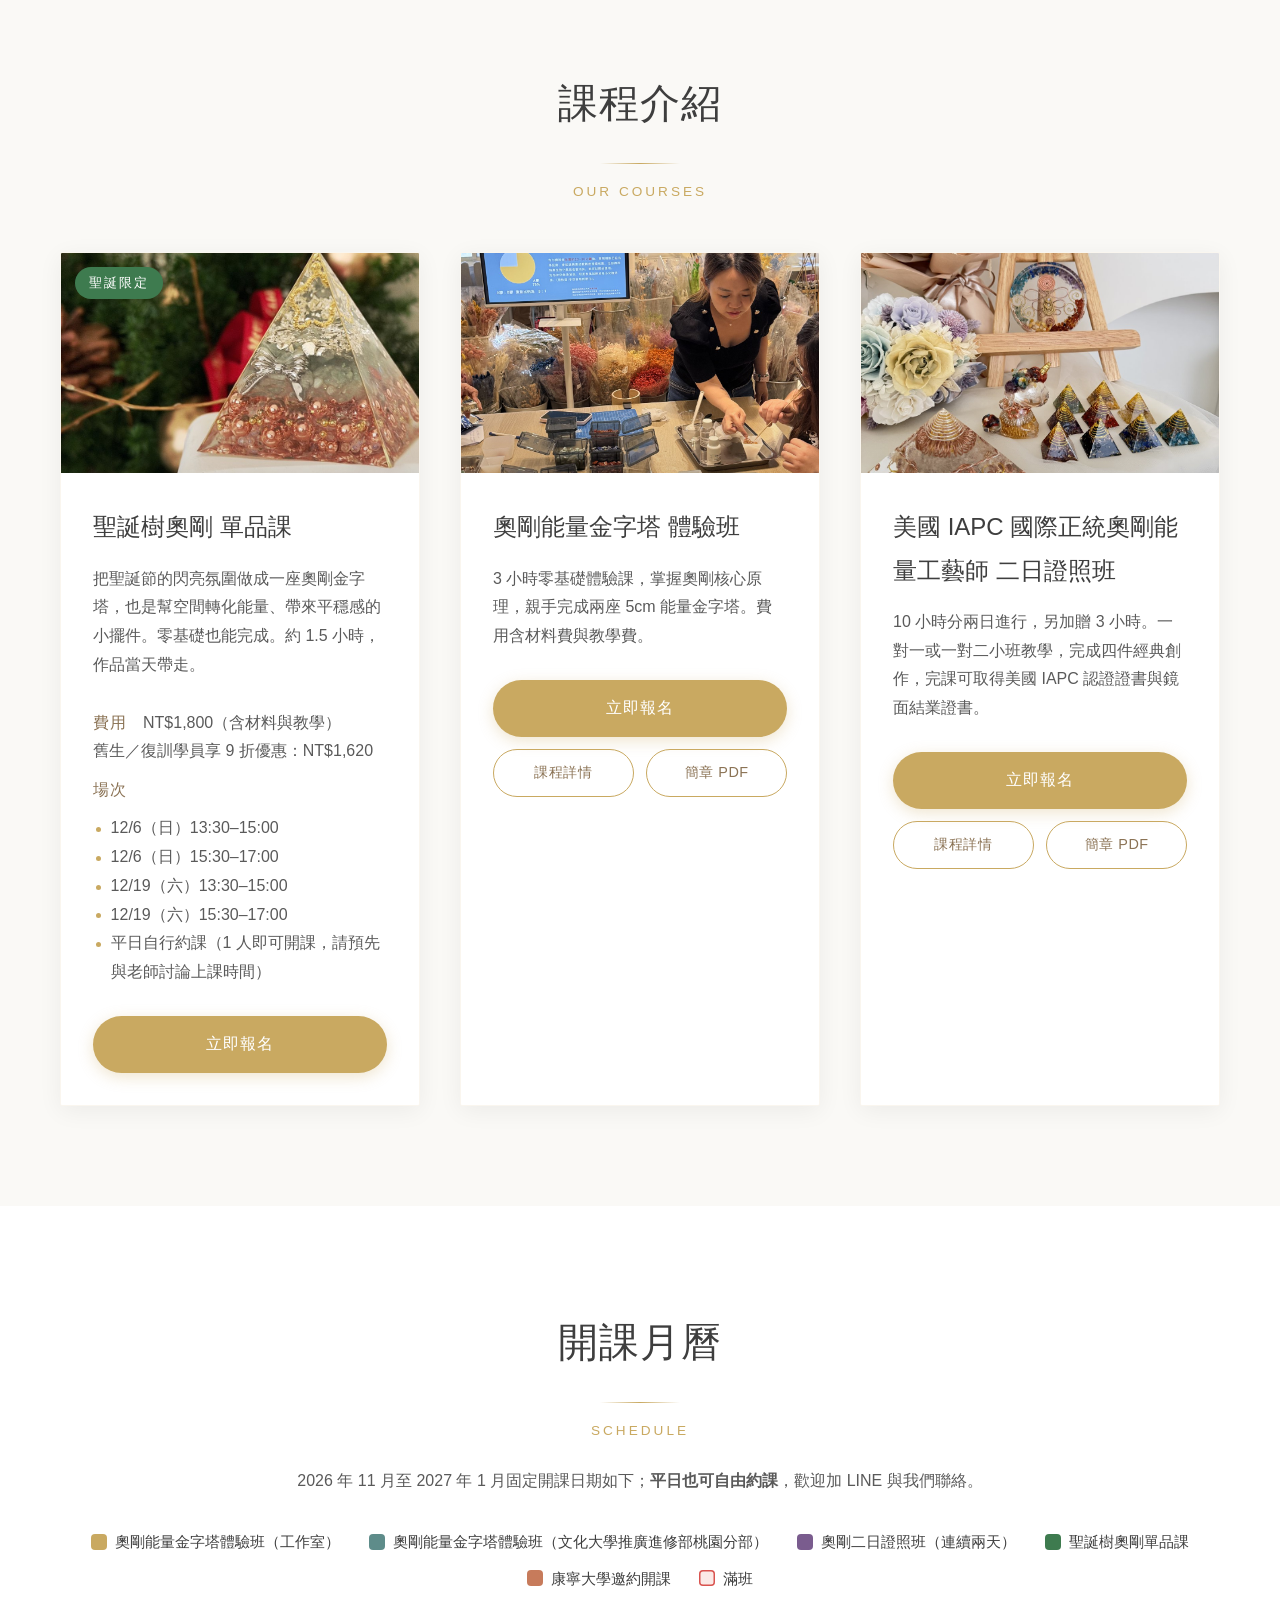
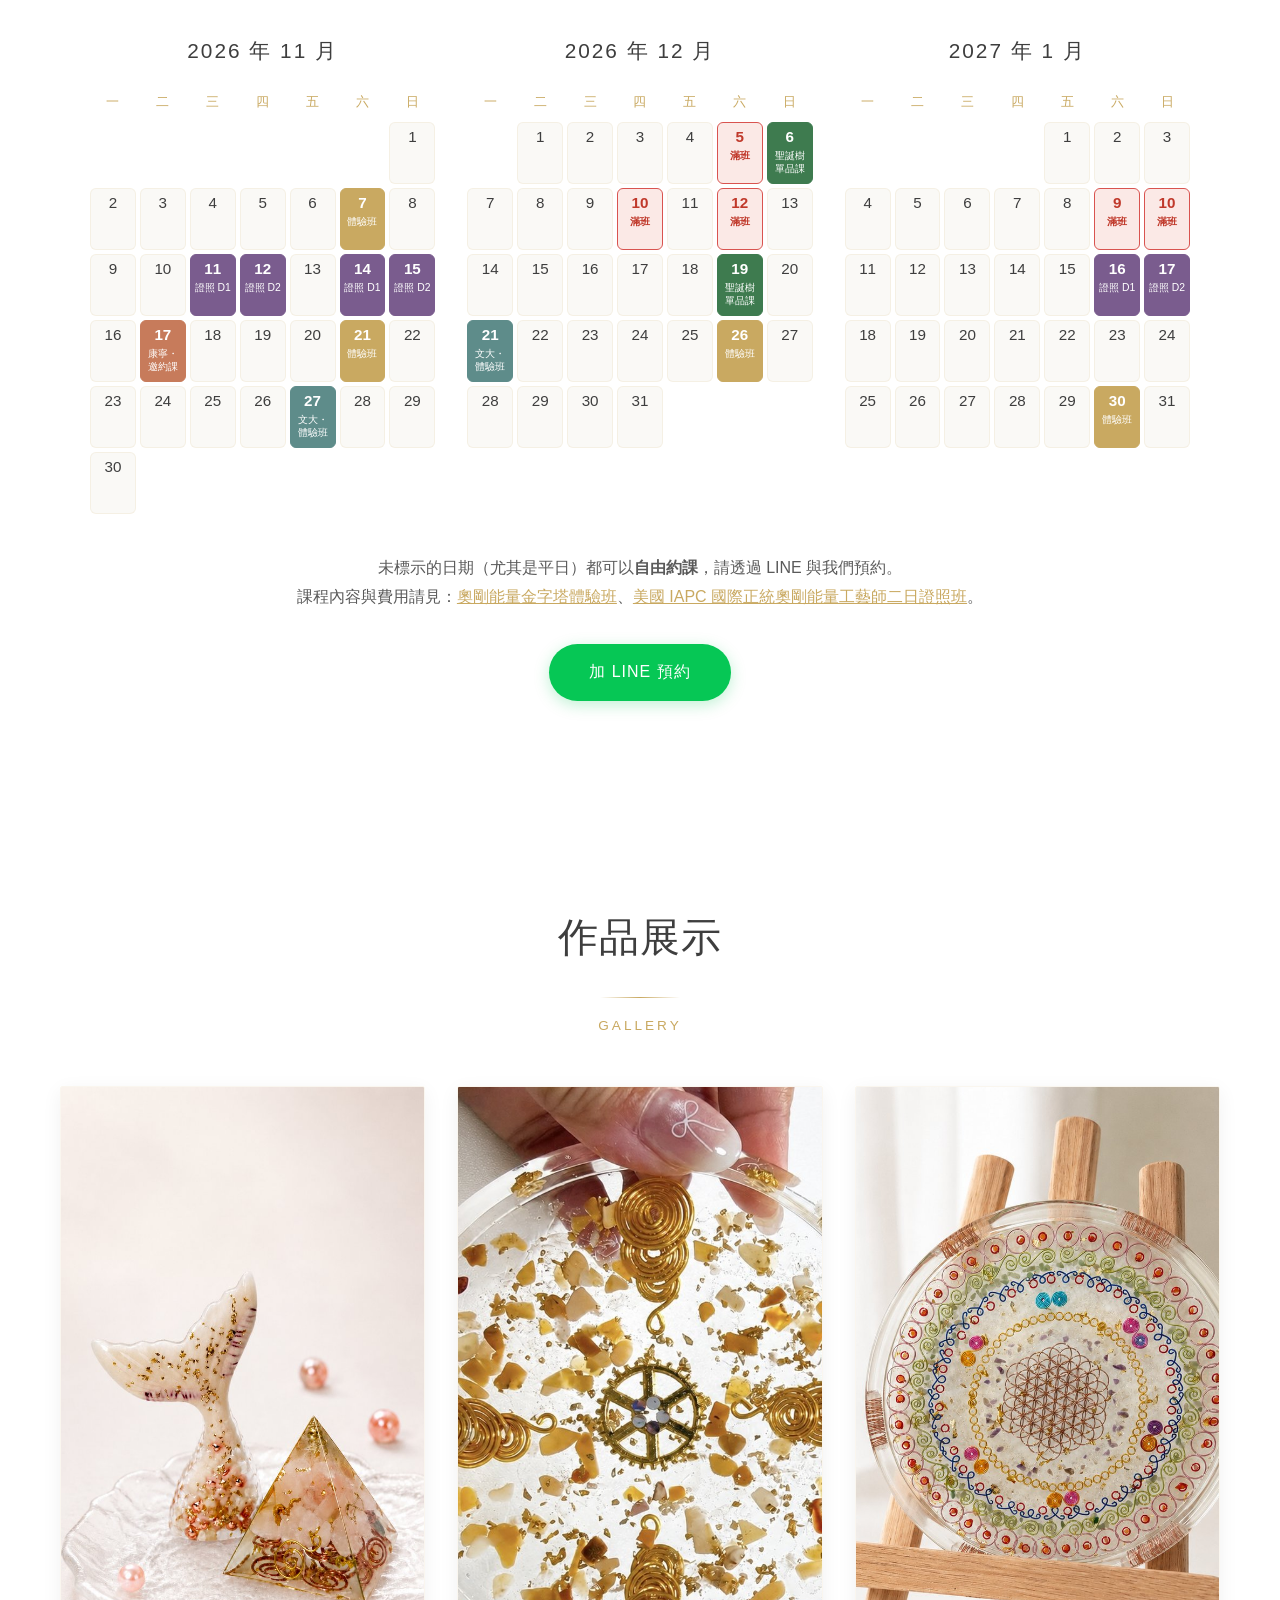
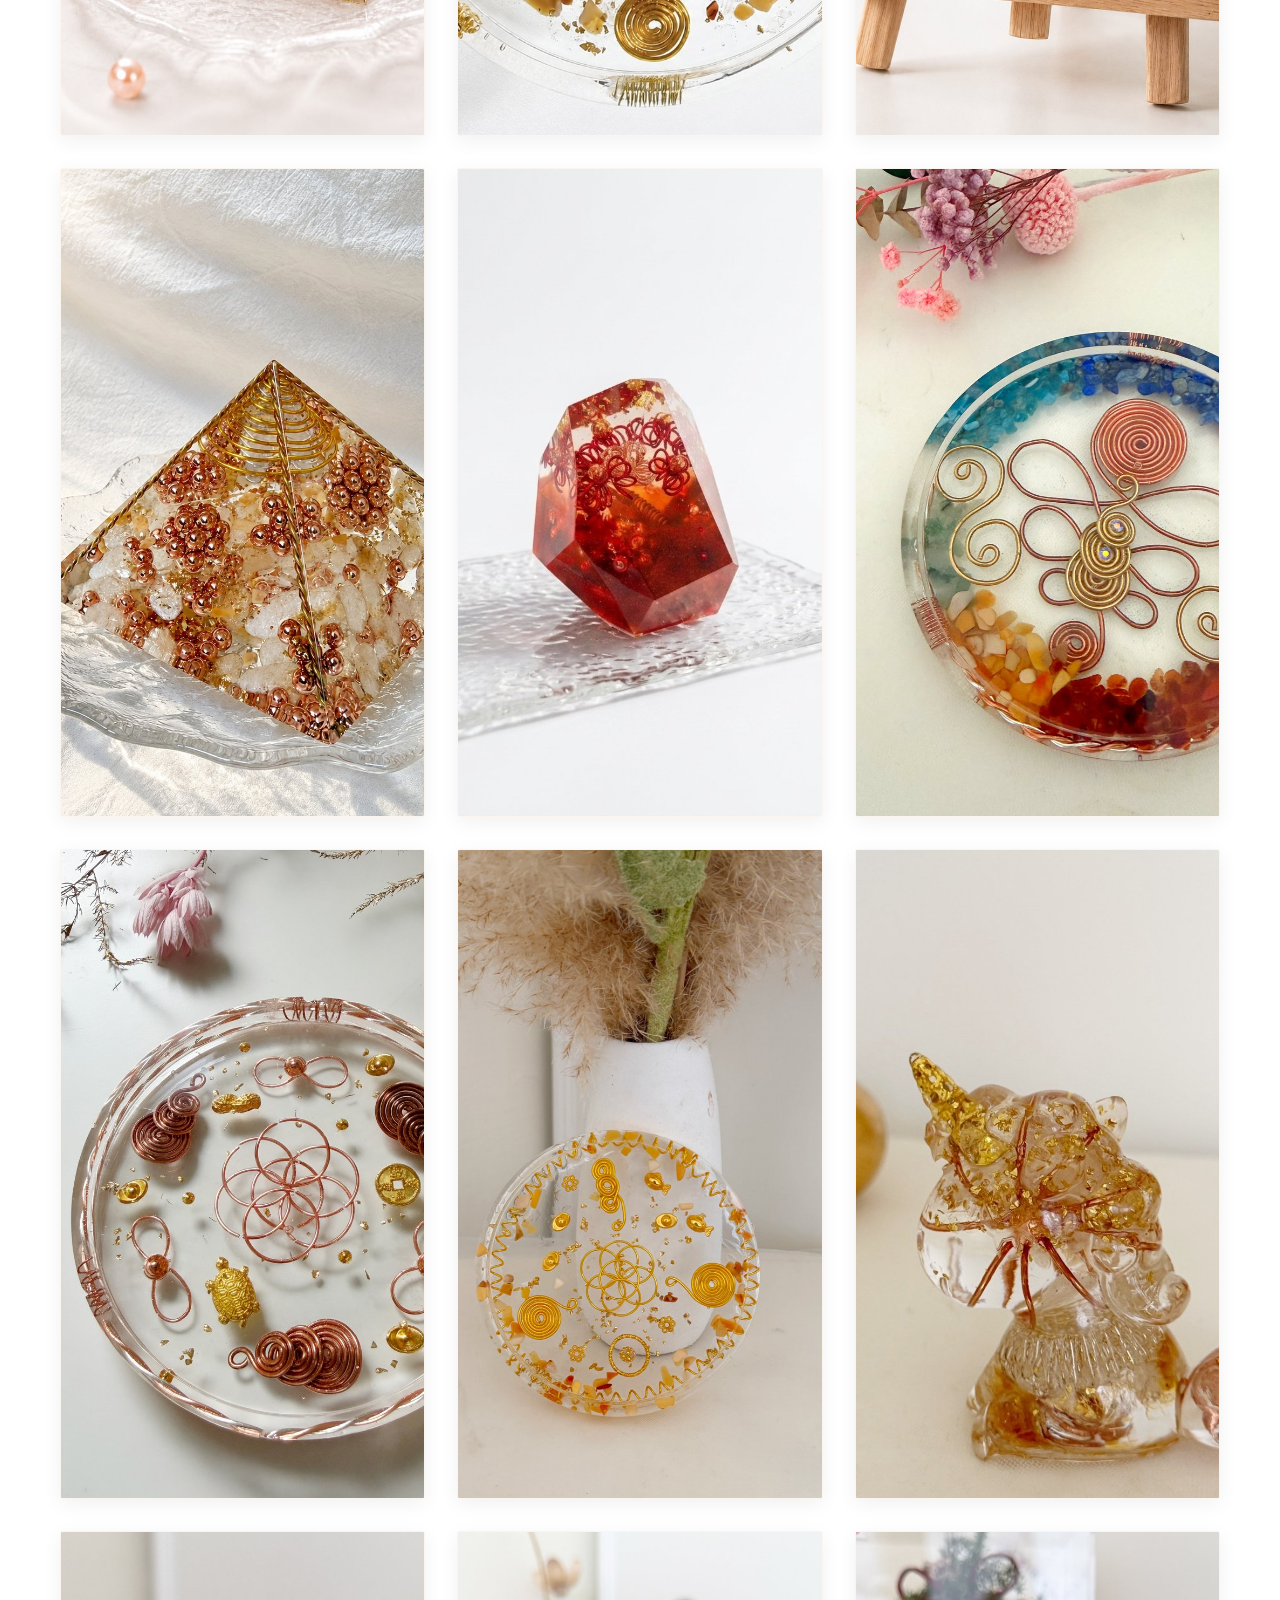
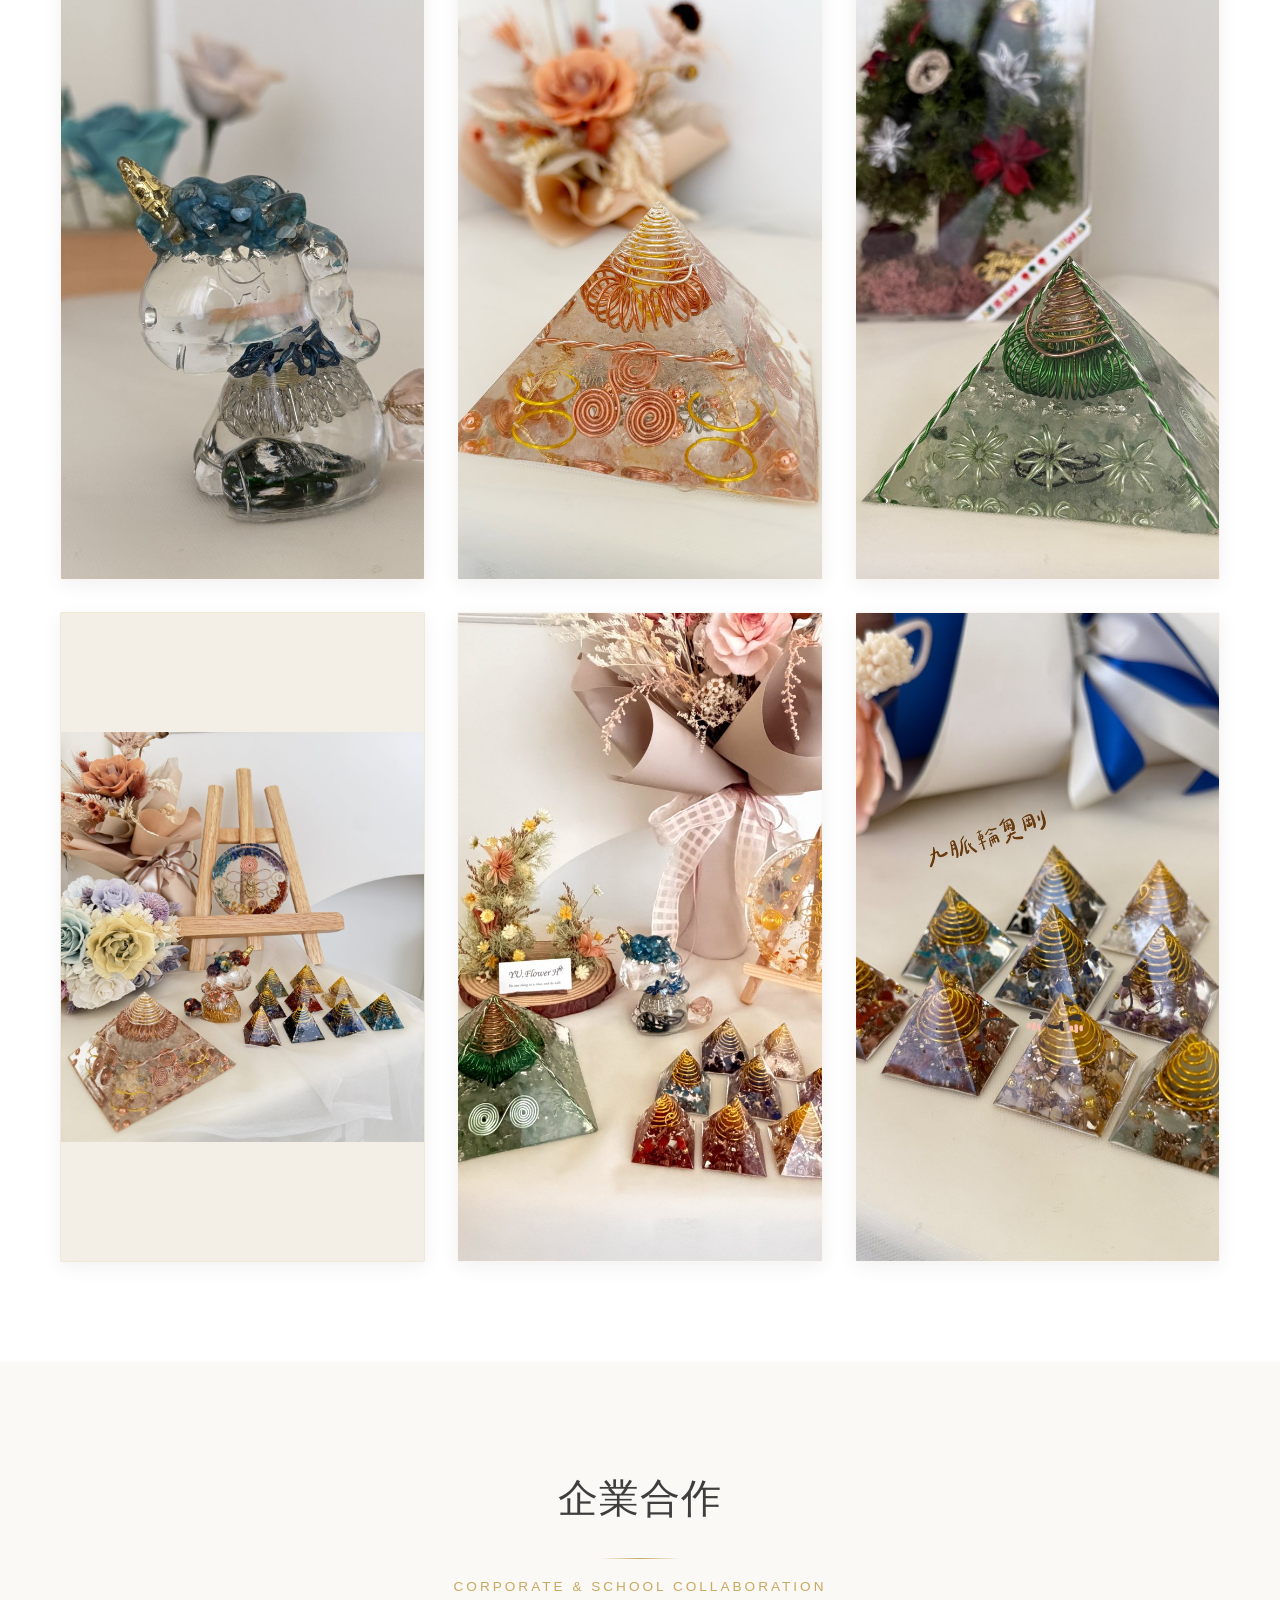
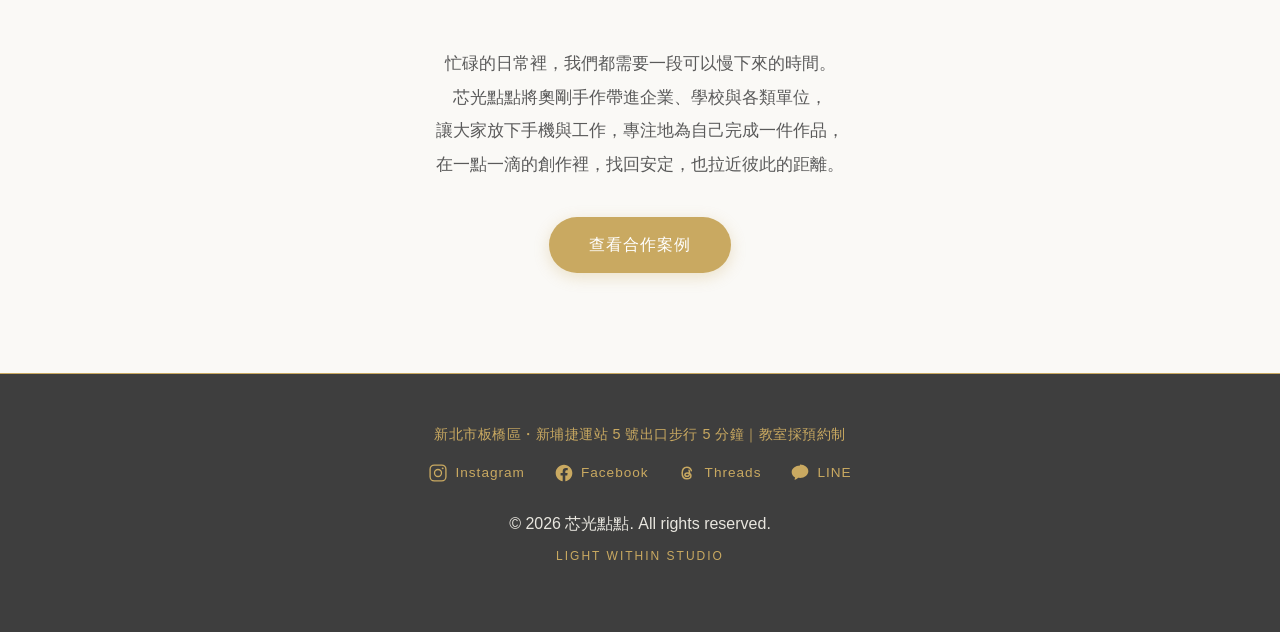
==== commit c57e1f84: "Add Threads link to site footer" ====
--- a/index.html
+++ b/index.html
@@ -47,7 +47,8 @@
             },
             "sameAs": [
                 "https://www.instagram.com/lightwithin.st/",
-                "https://www.facebook.com/naomitarot888"
+                "https://www.facebook.com/naomitarot888",
+                "https://www.threads.com/@lightwithin.st"
             ]
         },
         {
@@ -442,6 +443,10 @@
                         <svg viewBox="0 0 24 24" fill="currentColor" aria-hidden="true"><path d="M22 12.06C22 6.5 17.52 2 12 2S2 6.5 2 12.06C2 17.08 5.66 21.24 10.44 22v-7.03H7.9v-2.91h2.54V9.85c0-2.52 1.5-3.91 3.77-3.91 1.09 0 2.24.2 2.24.2v2.46h-1.26c-1.24 0-1.63.78-1.63 1.57v1.89h2.78l-.44 2.91h-2.34V22C18.34 21.24 22 17.08 22 12.06z"/></svg>
                         <span>Facebook</span>
                     </a>
+                    <a href="https://www.threads.com/@lightwithin.st" target="_blank" rel="me noopener" aria-label="芯光點點 Threads">
+                        <svg viewBox="0 0 24 24" fill="none" stroke="currentColor" stroke-width="1.8" stroke-linecap="round" stroke-linejoin="round" aria-hidden="true"><path d="M17.2 9.2C16.5 6.6 14.6 5 11.9 5 8.4 5 6.2 7.6 6.2 12s2.2 7 5.7 7c2.9 0 4.8-1.5 4.8-3.7 0-2.3-2-3.3-4.3-3.3-1.7 0-2.9.8-2.9 2.1 0 1.2 1 1.9 2.3 1.9 2 0 3.2-1.5 3.2-4.4 0-1.2-.2-2.1-.6-2.9"/></svg>
+                        <span>Threads</span>
+                    </a>
                     <a href="https://line.me/R/ti/p/@360edfkc" target="_blank" rel="noopener" aria-label="芯光點點 LINE">
                         <svg viewBox="0 0 24 24" fill="currentColor" aria-hidden="true"><path d="M12 3C6.5 3 2 6.6 2 11c0 2.6 1.6 4.9 4.1 6.4-.1.6-.5 2-.6 2.4 0 0-.1.3.1.4.2.1.4 0 .4 0 .6-.1 3.3-2.1 3.9-2.5.7.1 1.4.2 2.1.2 5.5 0 10-3.6 10-8s-4.5-8-10-8z"/></svg>
                         <span>LINE</span>
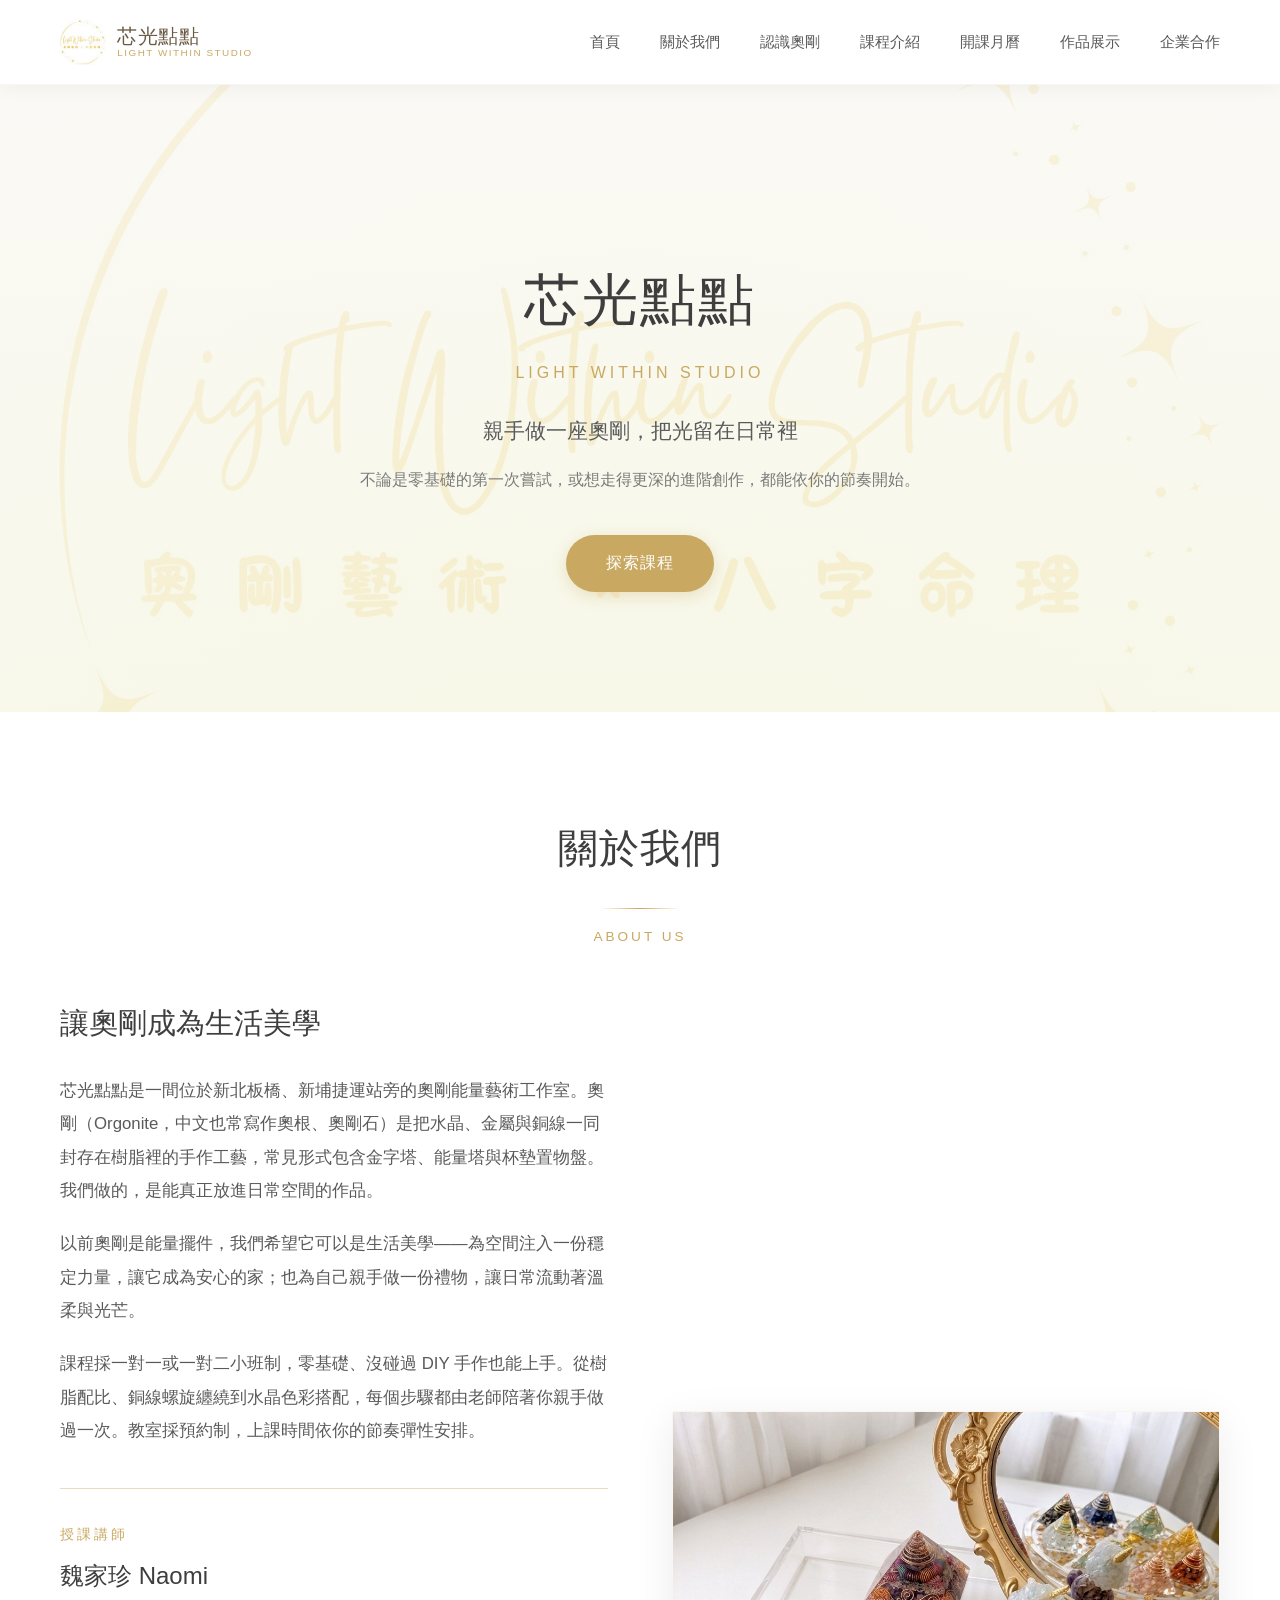
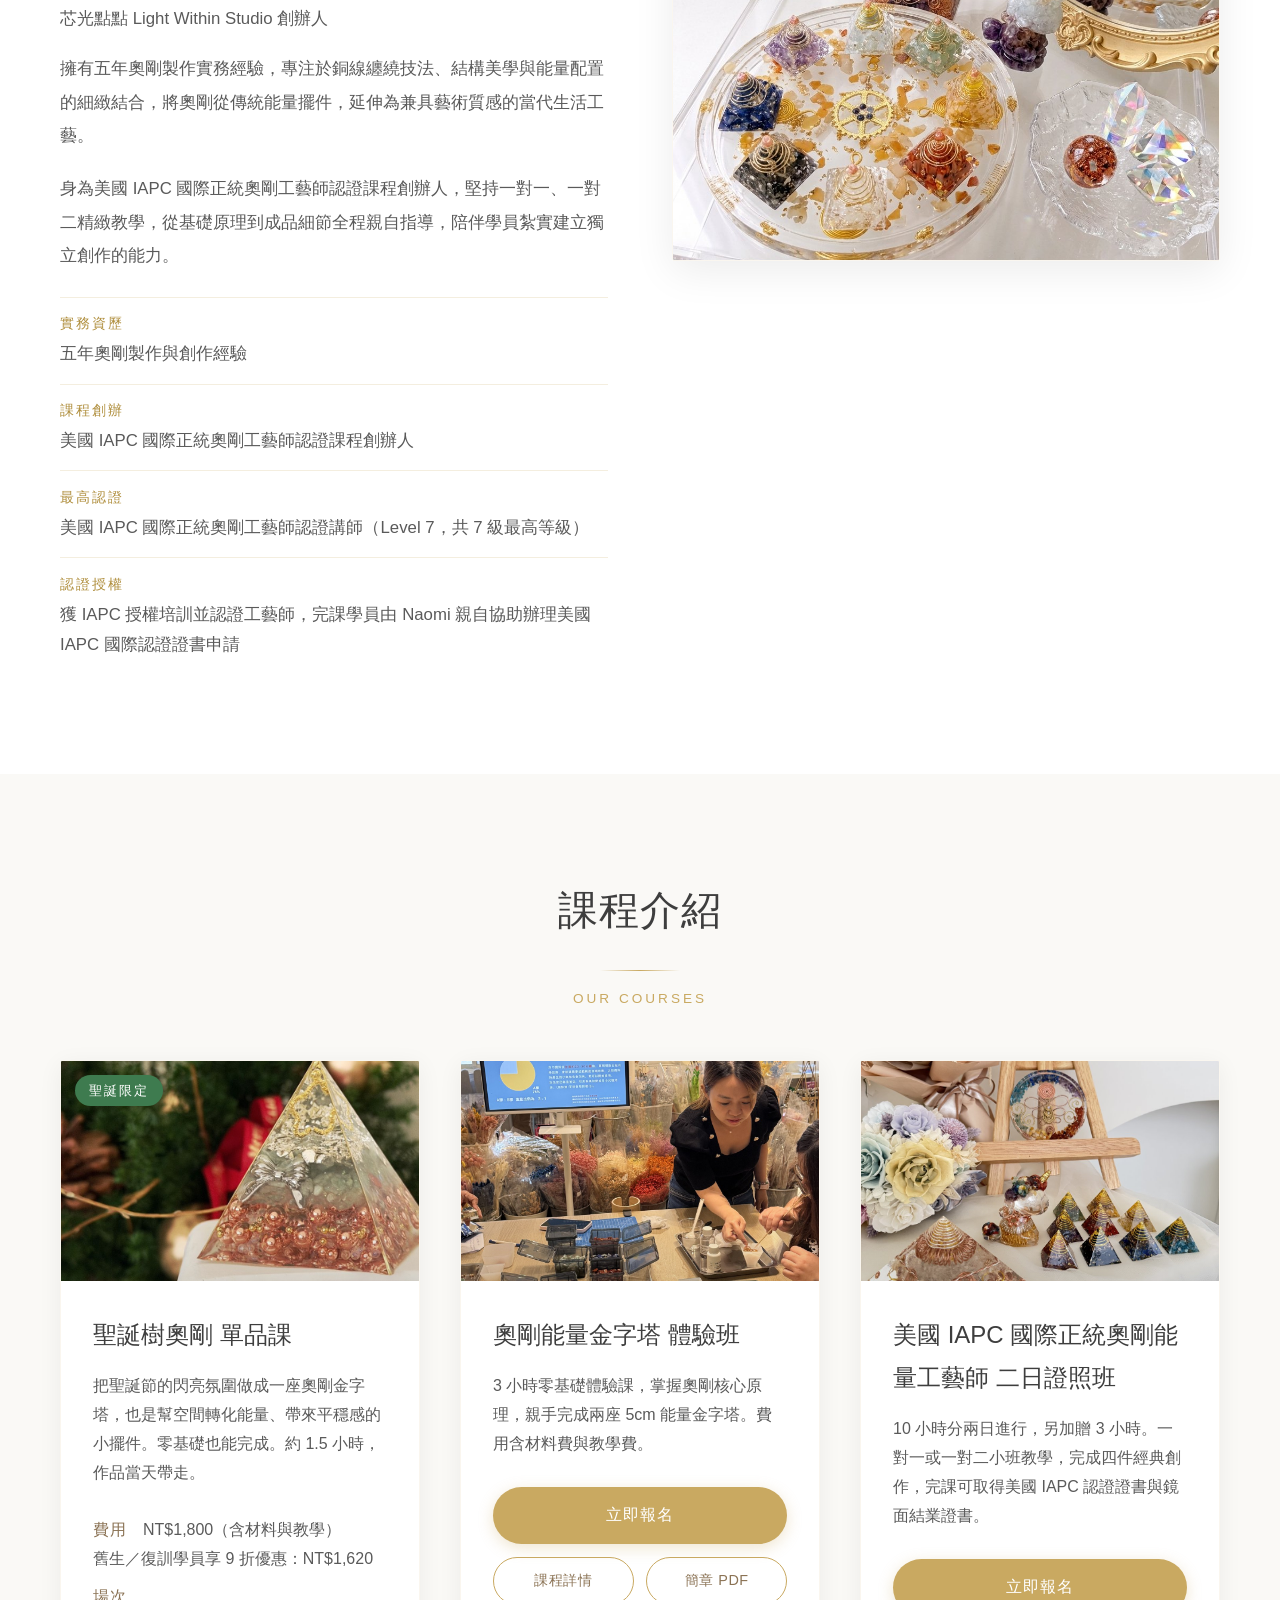
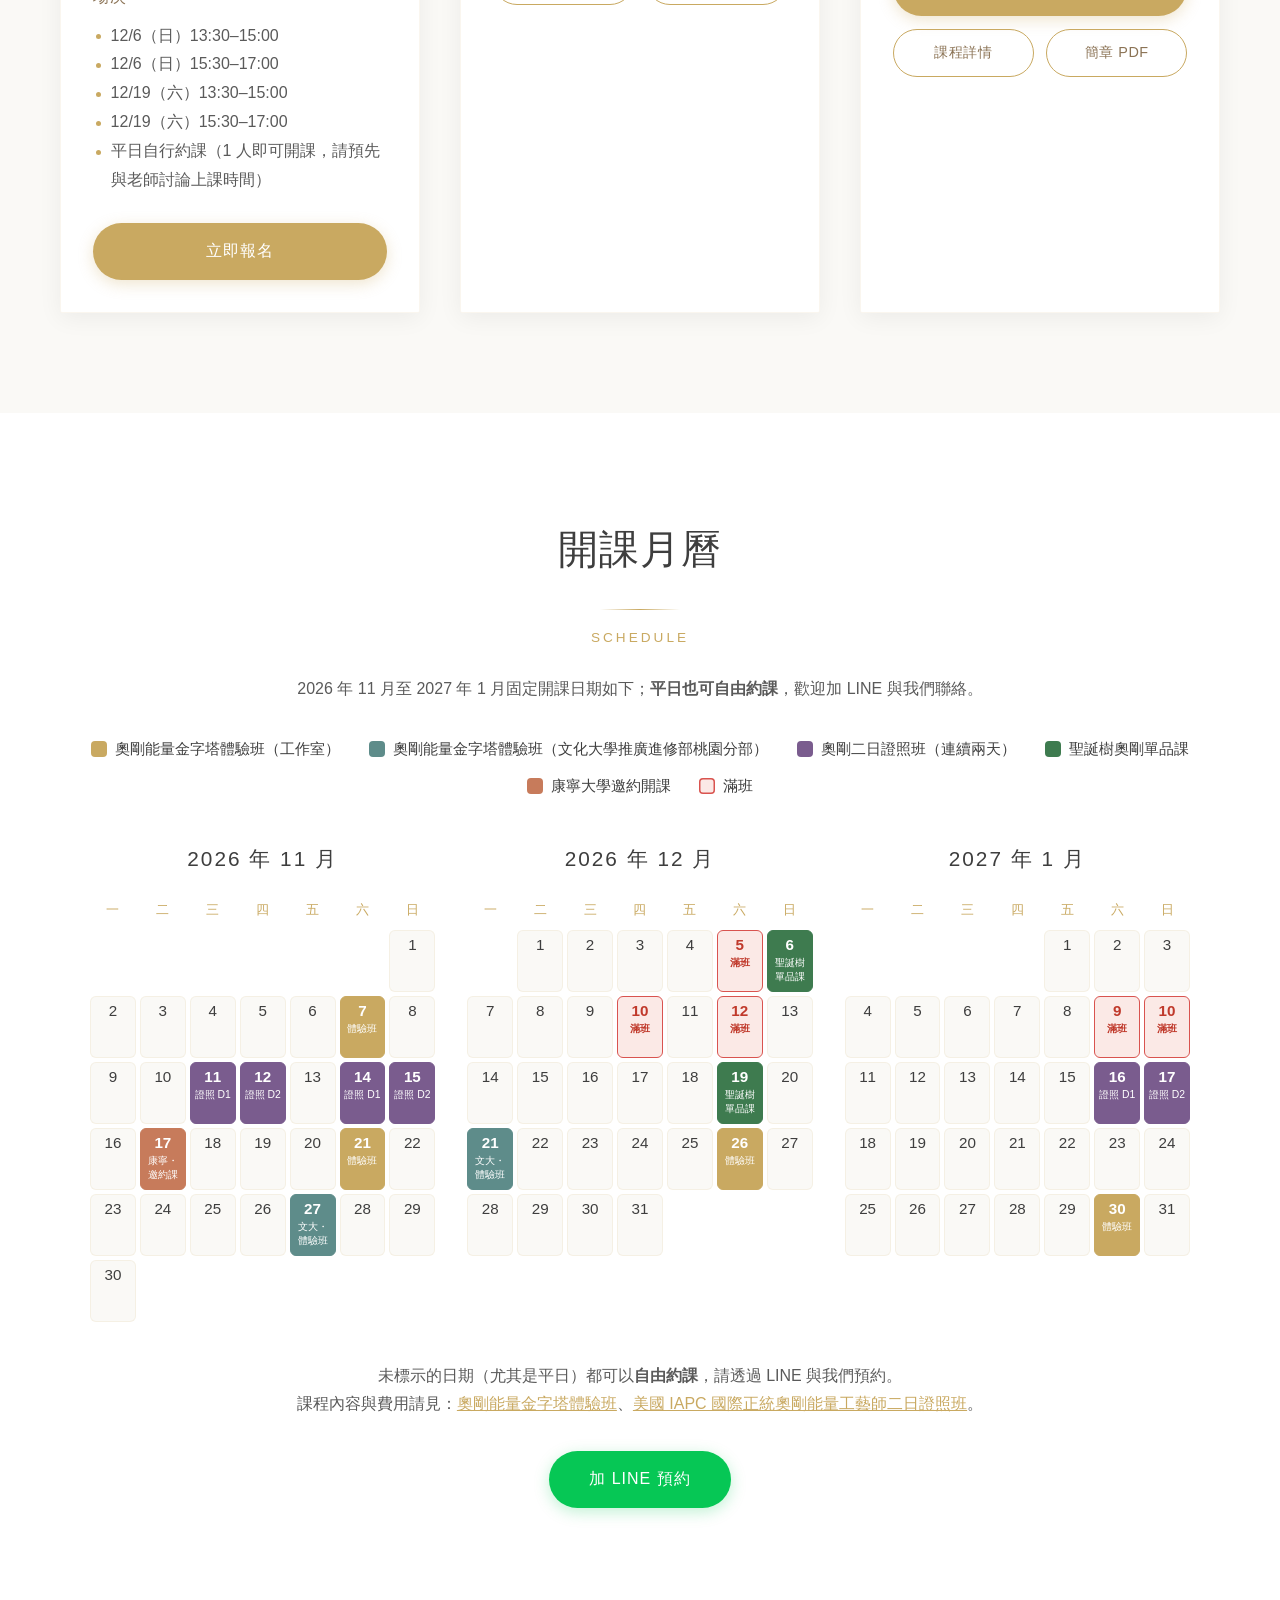
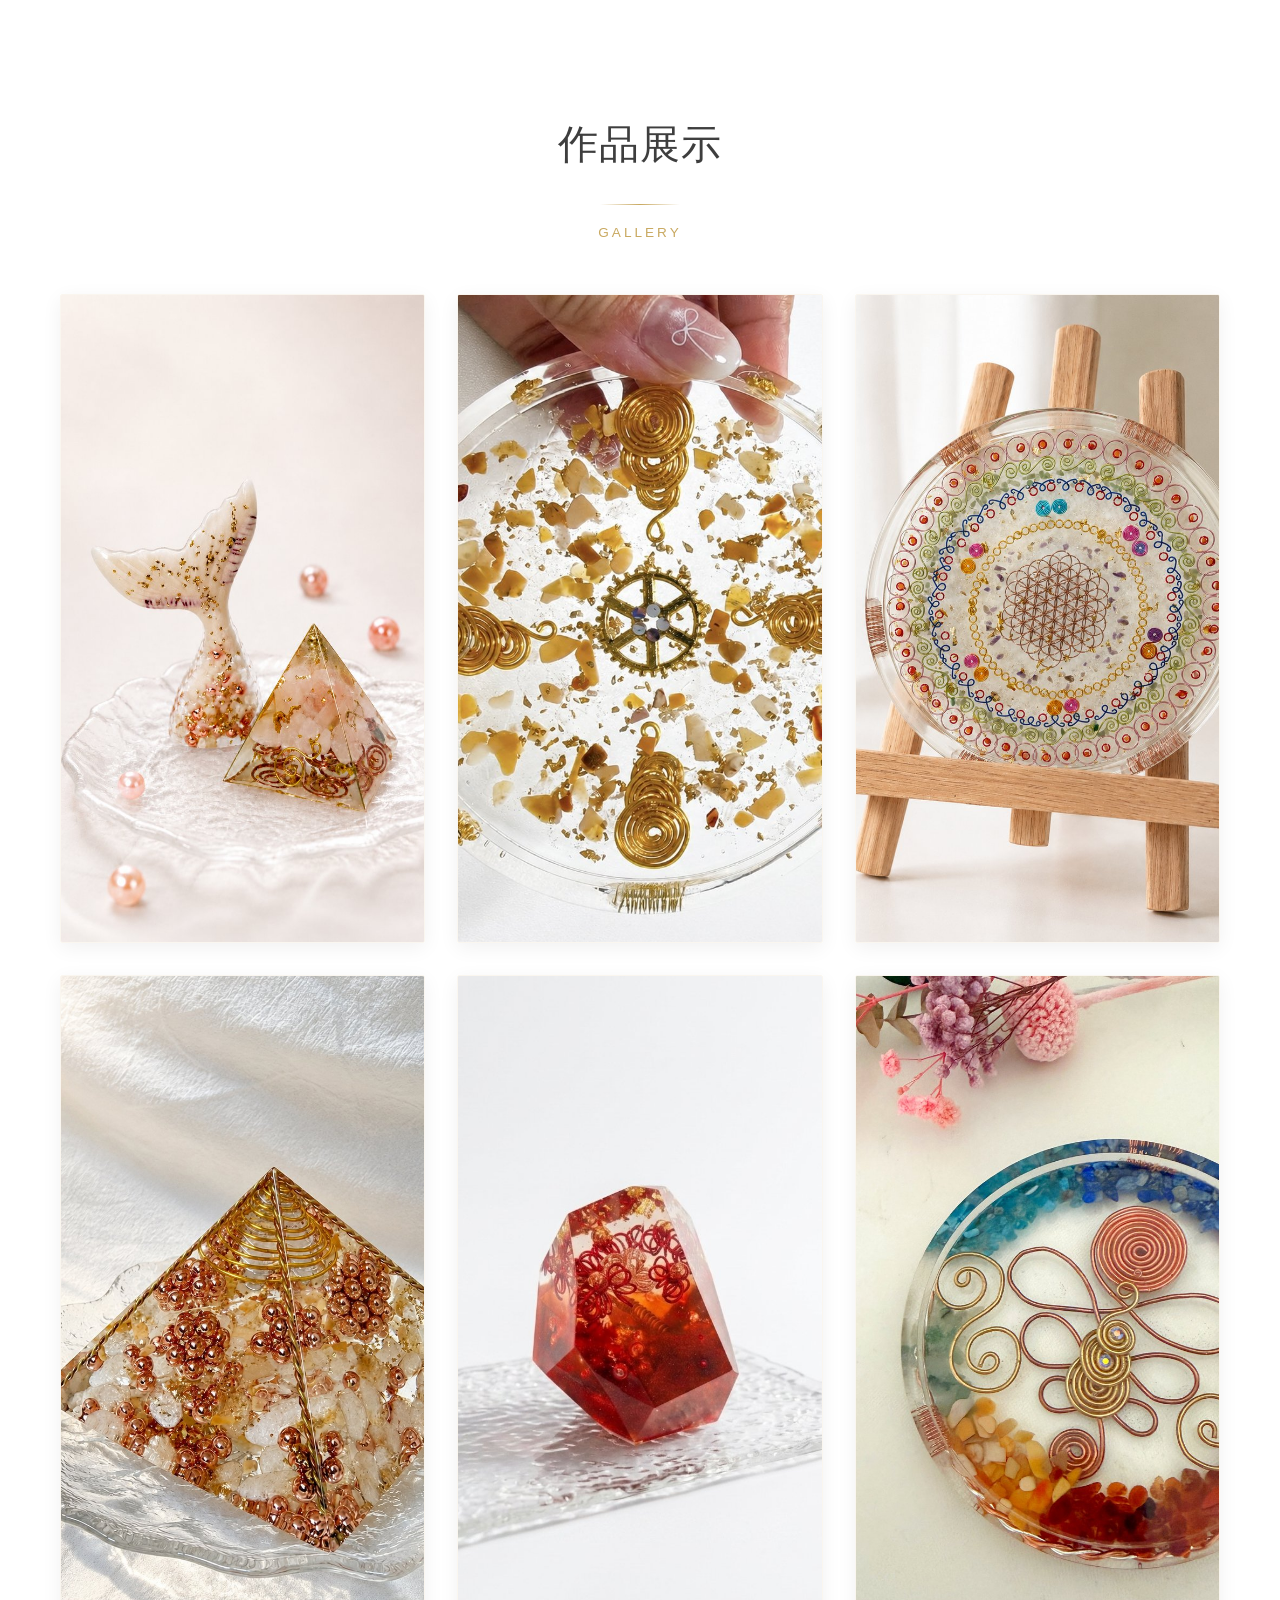
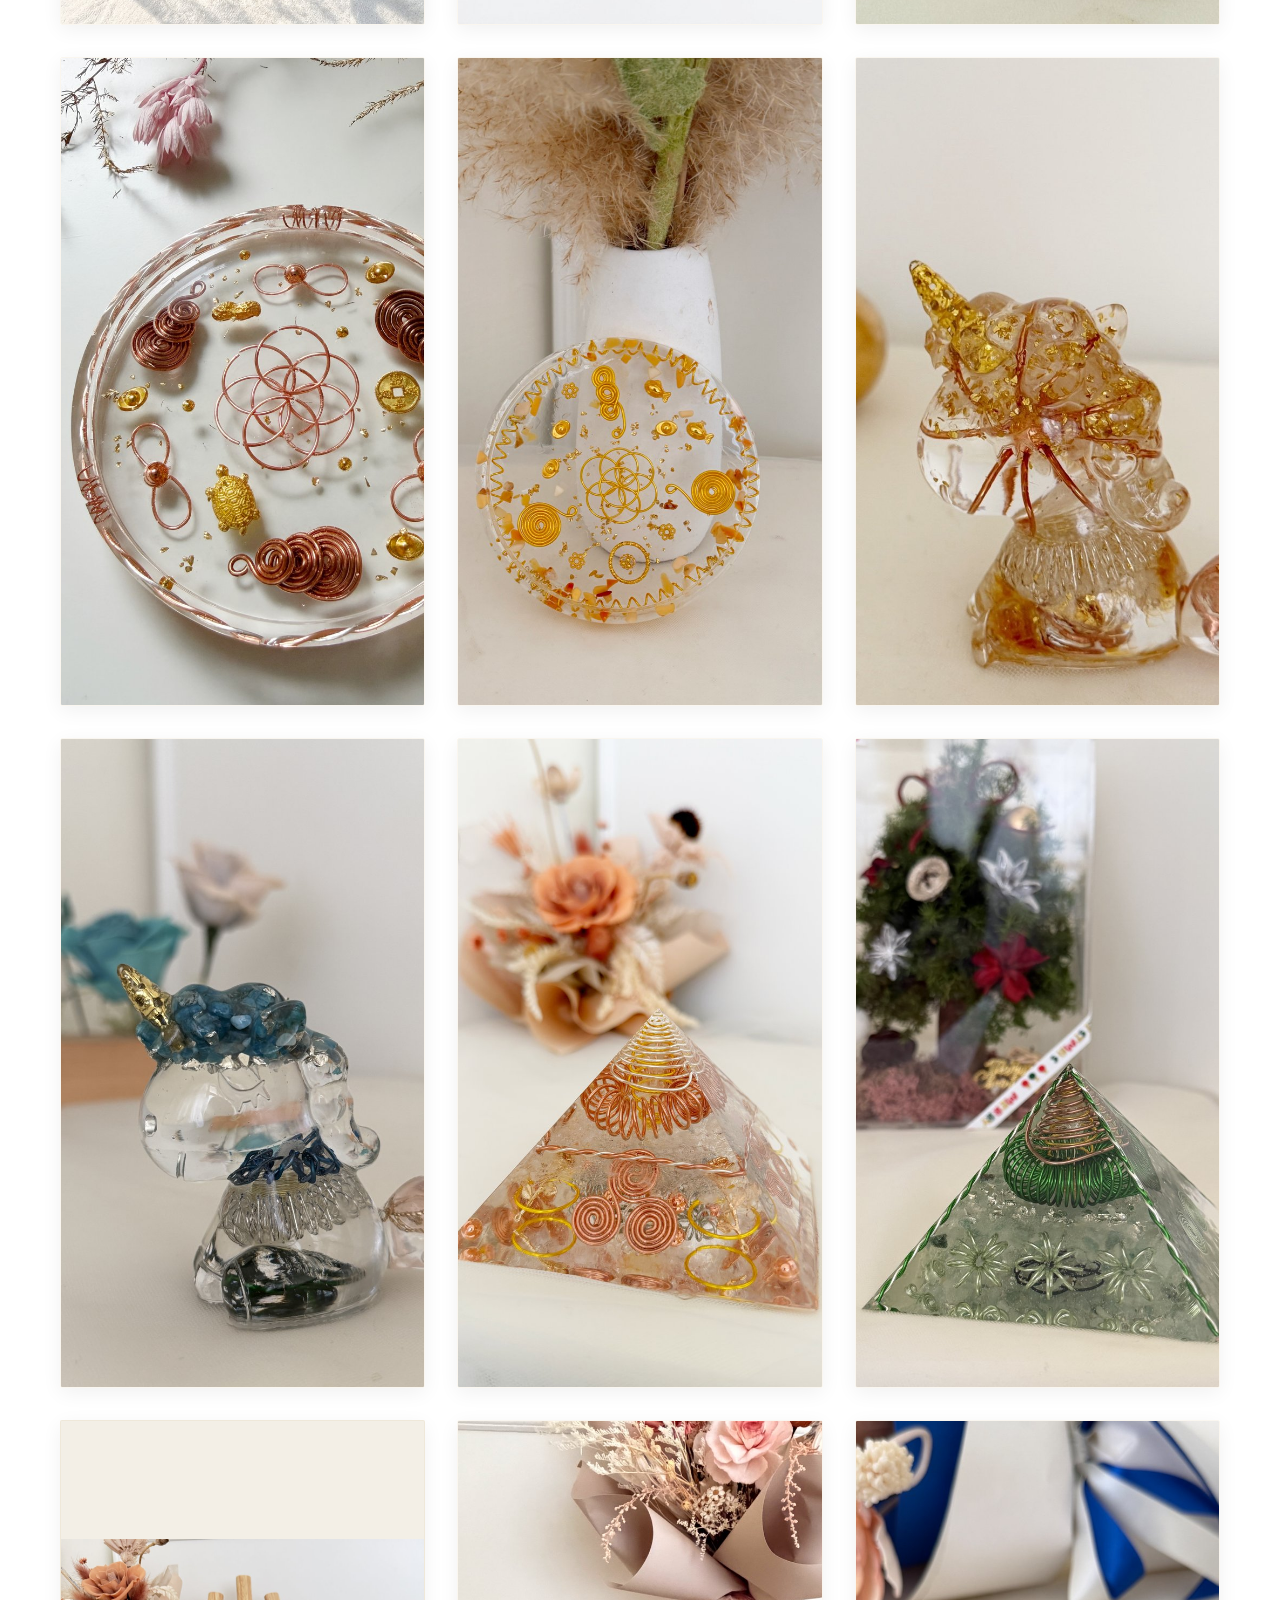
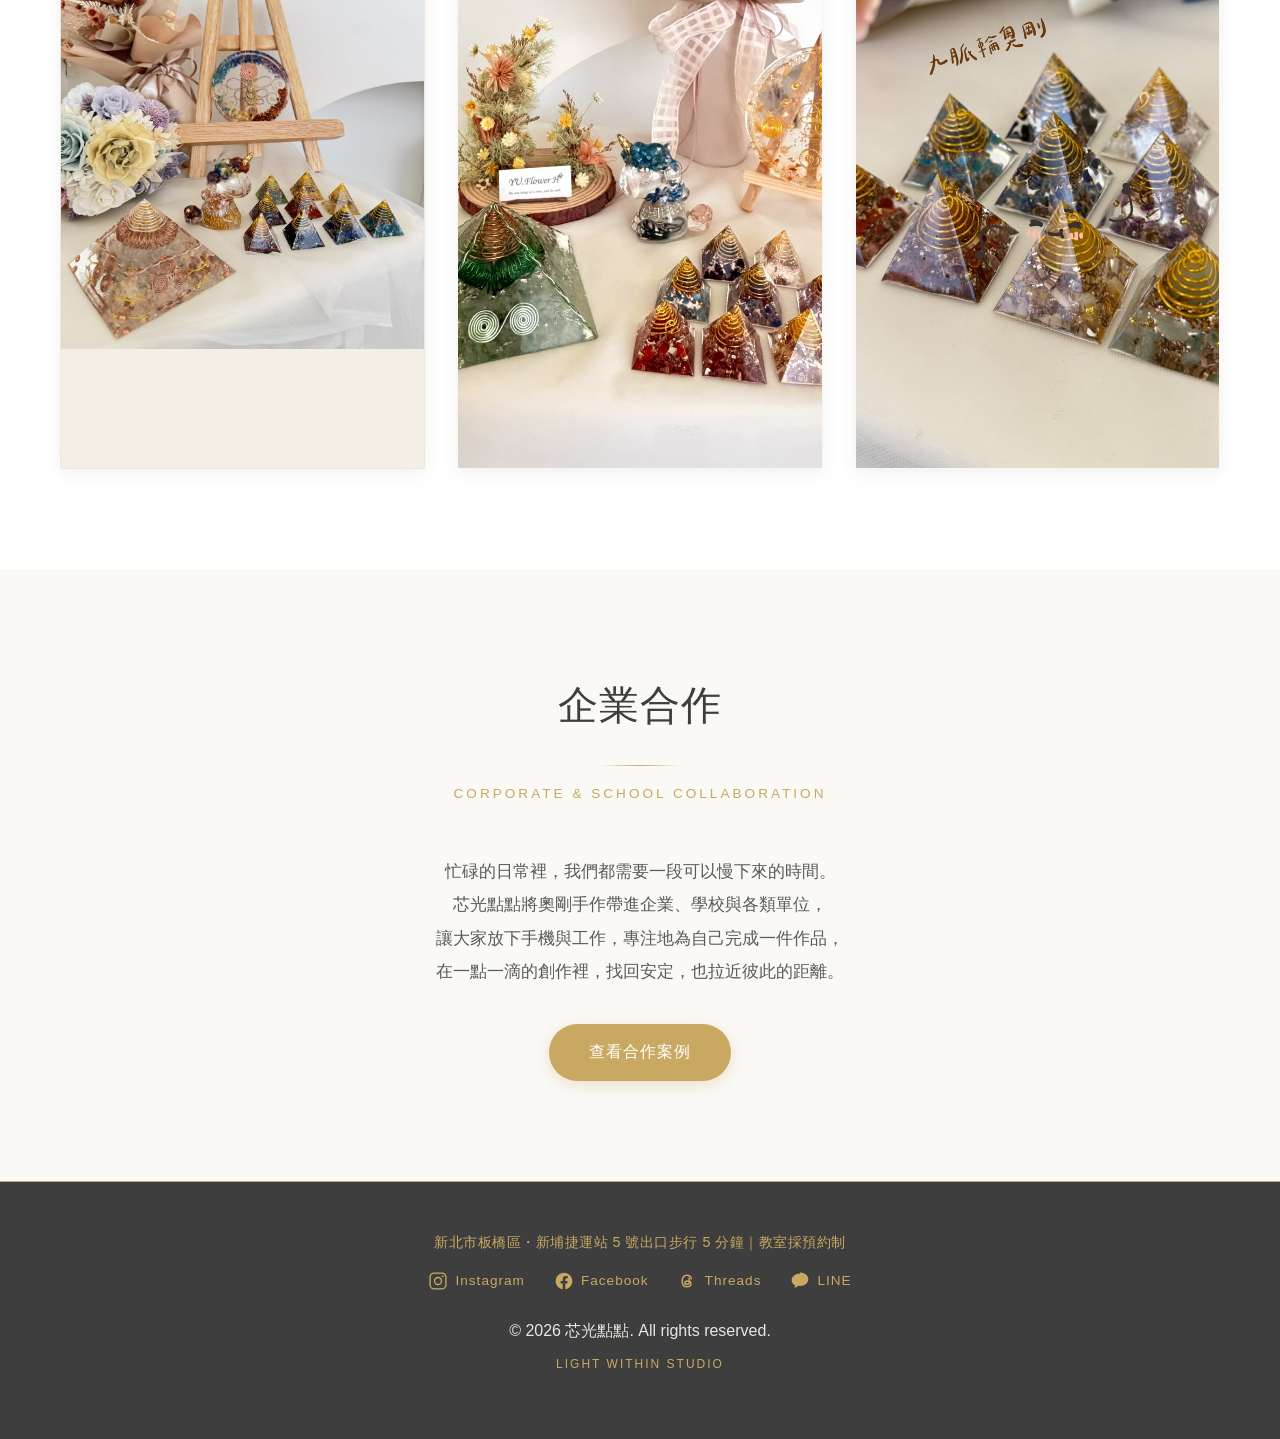
==== commit d10f964c: "Add instructor section to the About Us block on the home page" ====
--- a/index.html
+++ b/index.html
@@ -20,7 +20,7 @@
     <meta name="twitter:card" content="summary_large_image">
     <meta name="twitter:image" content="https://lightwithinstudio.tw/images/course/c_0028.jpg">
 
-    <link rel="stylesheet" href="css/style.css?v=20261120e">
+    <link rel="stylesheet" href="css/style.css?v=20261124a">
     <script type="application/ld+json">
 {
     "@context": "https://schema.org",
@@ -115,6 +115,19 @@
                     <p>芯光點點是一間位於新北板橋、新埔捷運站旁的奧剛能量藝術工作室。奧剛（Orgonite，中文也常寫作奧根、奧剛石）是把水晶、金屬與銅線一同封存在樹脂裡的手作工藝，常見形式包含金字塔、能量塔與杯墊置物盤。我們做的，是能真正放進日常空間的作品。</p>
                     <p>以前奧剛是能量擺件，我們希望它可以是生活美學——為空間注入一份穩定力量，讓它成為安心的家；也為自己親手做一份禮物，讓日常流動著溫柔與光芒。</p>
                     <p>課程採一對一或一對二小班制，零基礎、沒碰過 DIY 手作也能上手。從樹脂配比、銅線螺旋纏繞到水晶色彩搭配，每個步驟都由老師陪著你親手做過一次。教室採預約制，上課時間依你的節奏彈性安排。</p>
+                    <div class="about-instructor">
+                        <p class="about-instructor-label">授課講師</p>
+                        <h4>魏家珍 Naomi</h4>
+                        <p class="about-instructor-role">芯光點點 Light Within Studio 創辦人</p>
+                        <p>擁有五年奧剛製作實務經驗，專注於銅線纏繞技法、結構美學與能量配置的細緻結合，將奧剛從傳統能量擺件，延伸為兼具藝術質感的當代生活工藝。</p>
+                        <p>身為美國 IAPC 國際正統奧剛工藝師認證課程創辦人，堅持一對一、一對二精緻教學，從基礎原理到成品細節全程親自指導，陪伴學員紮實建立獨立創作的能力。</p>
+                        <ul class="about-instructor-list">
+                            <li><span class="about-instructor-tag">實務資歷</span>五年奧剛製作與創作經驗</li>
+                            <li><span class="about-instructor-tag">課程創辦</span>美國 IAPC 國際正統奧剛工藝師認證課程創辦人</li>
+                            <li><span class="about-instructor-tag">最高認證</span>美國 IAPC 國際正統奧剛工藝師認證講師（Level 7，共 7 級最高等級）</li>
+                            <li><span class="about-instructor-tag">認證授權</span>獲 IAPC 授權培訓並認證工藝師，完課學員由 Naomi 親自協助辦理美國 IAPC 國際認證證書申請</li>
+                        </ul>
+                    </div>
                 </div>
                 <div class="about-image">
                     <img src="images/about_us/a_0001.jpg" alt="芯光點點教學環境">
--- a/css/style.css
+++ b/css/style.css
@@ -313,6 +313,54 @@
 
 .about-image:hover img {
     transform: scale(1.05);
+}
+
+/* 關於我們 - 授課講師 */
+.about-instructor {
+    margin-top: 2.5rem;
+    padding-top: 2rem;
+    border-top: 1px solid rgba(201, 169, 97, 0.4);
+}
+
+.about-text .about-instructor-label {
+    margin-bottom: 0.4rem;
+    font-size: 0.85rem;
+    letter-spacing: 3px;
+    color: #C9A961;
+}
+
+.about-instructor h4 {
+    font-size: 1.5rem;
+    font-weight: 400;
+    color: #3E3E3E;
+    margin-bottom: 0.3rem;
+}
+
+.about-text .about-instructor-role {
+    margin-bottom: 1rem;
+}
+
+.about-instructor-list {
+    list-style: none;
+    margin: 1.5rem 0 0;
+    padding: 0;
+}
+
+.about-instructor-list li {
+    padding: 0.9rem 0;
+    border-top: 1px solid rgba(201, 169, 97, 0.2);
+    font-size: 1.05rem;
+    line-height: 1.8;
+    color: #5A5A5A;
+    overflow-wrap: anywhere;
+}
+
+.about-instructor-tag {
+    display: block;
+    margin-bottom: 0.15rem;
+    font-size: 0.85rem;
+    letter-spacing: 2px;
+    color: #B08F3E;
 }
 
 /* 課程介紹 */
@@ -1169,8 +1217,19 @@
 .footer-social {
     display: flex;
     justify-content: center;
-    gap: 1.8rem;
+    flex-wrap: wrap;
+    gap: 0.9rem 1.8rem;
     margin-bottom: 1.5rem;
+}
+
+/* 手機：四個連結排成 2×2，避免橫向溢出 */
+@media (max-width: 600px) {
+    .footer-social {
+        display: grid;
+        grid-template-columns: repeat(2, max-content);
+        justify-content: center;
+        gap: 1rem 2.2rem;
+    }
 }
 
 .footer-social a {
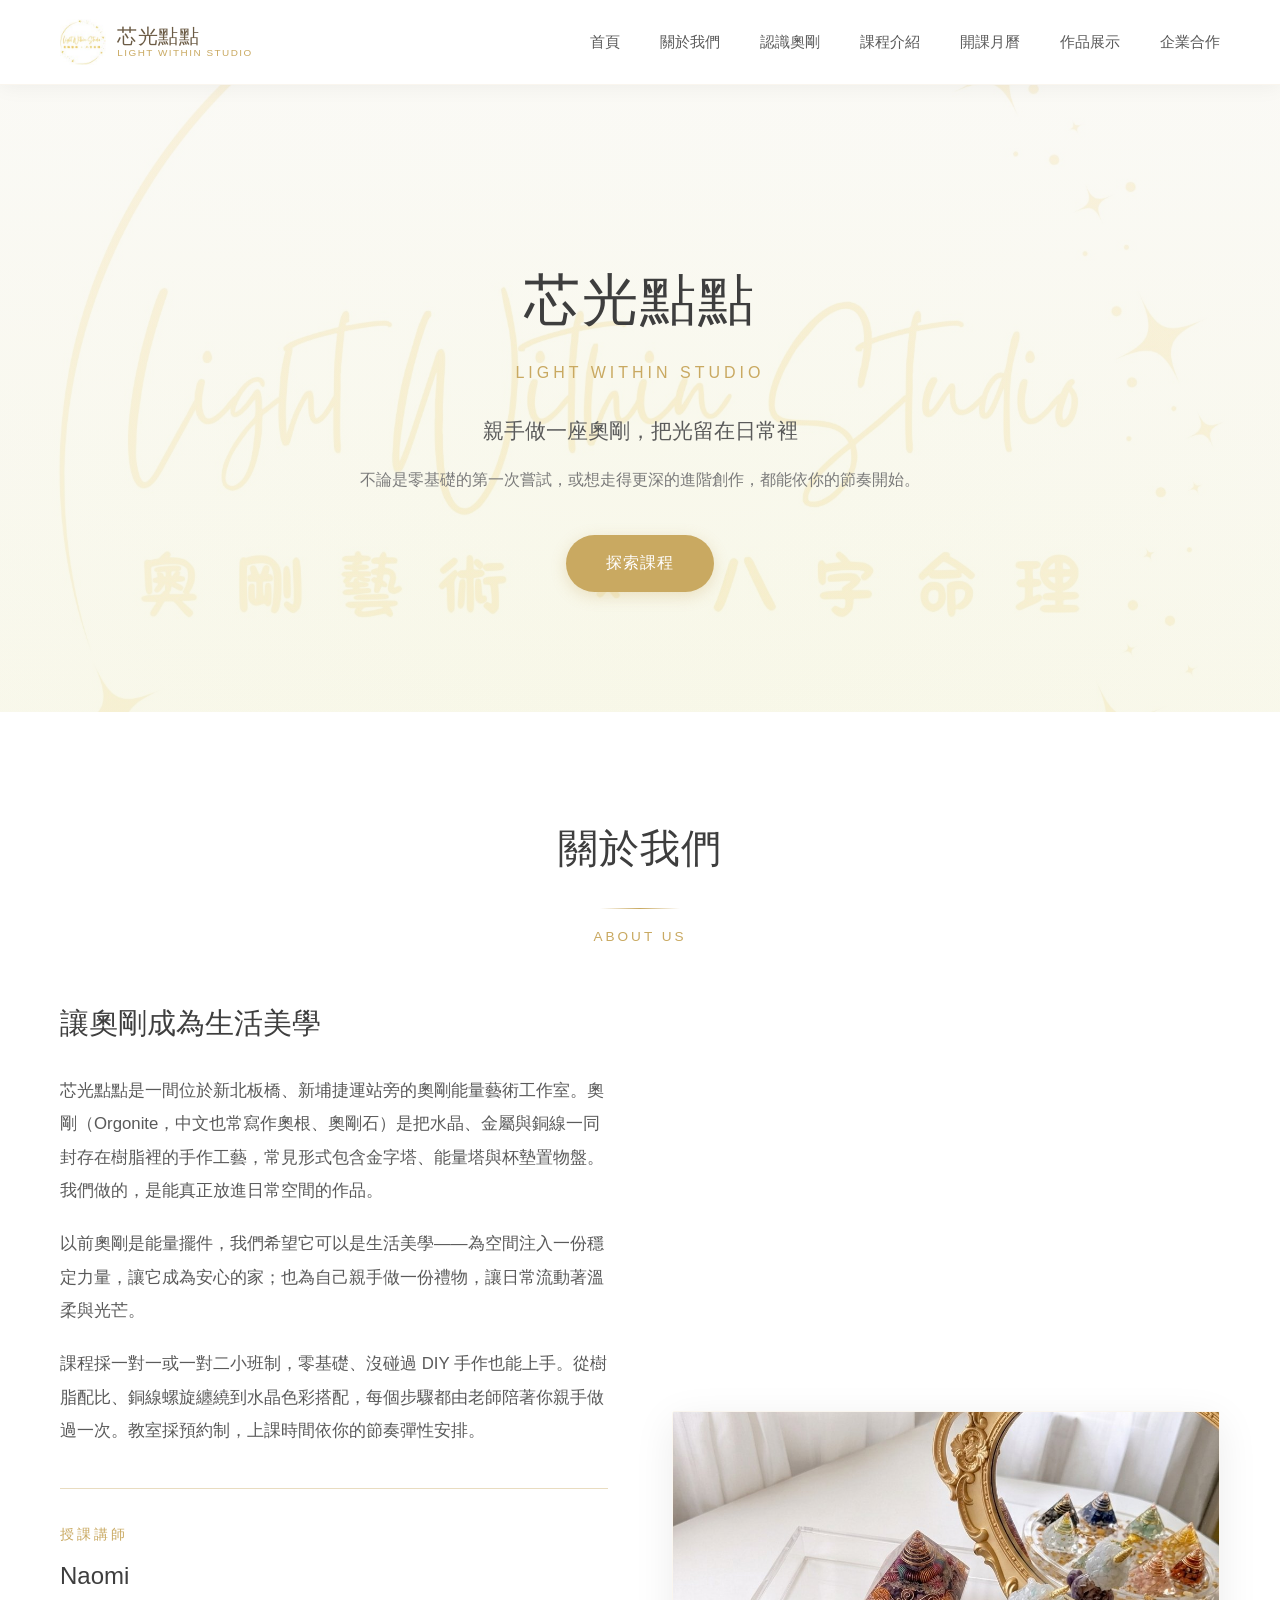
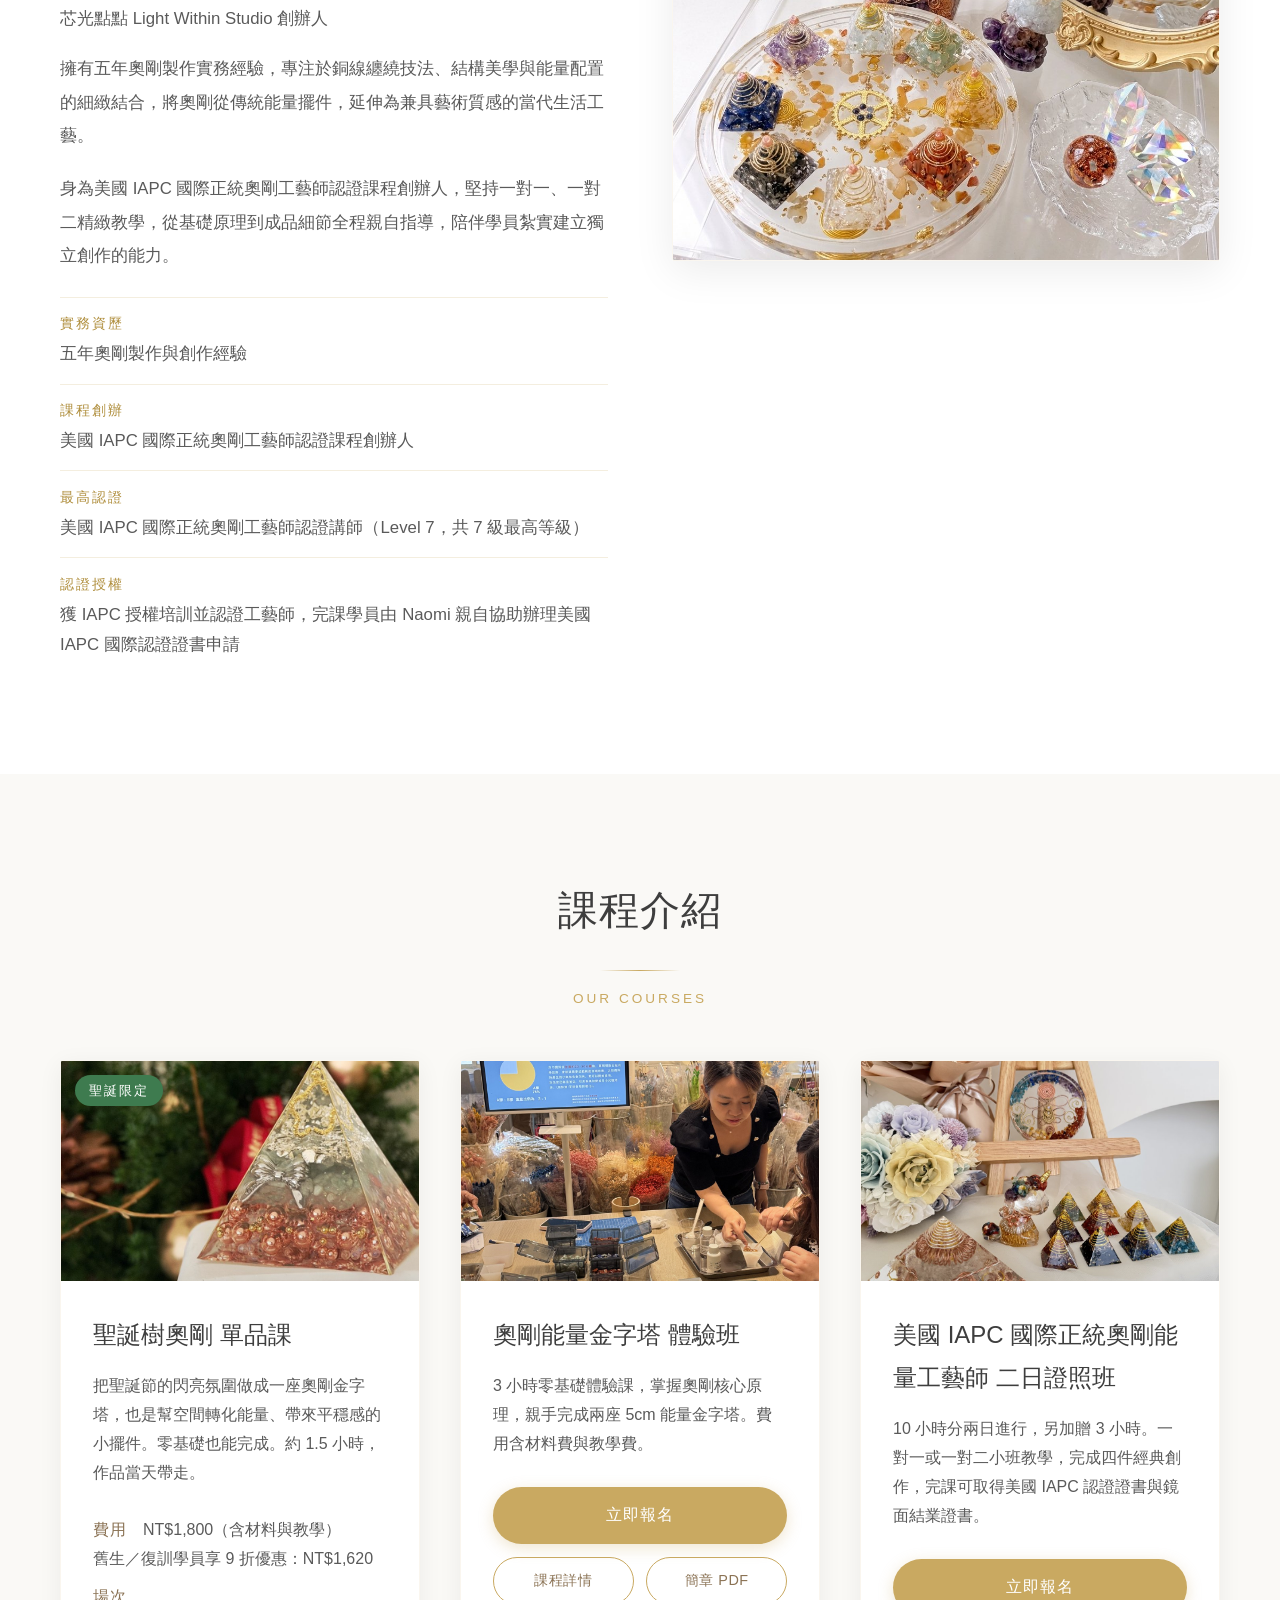
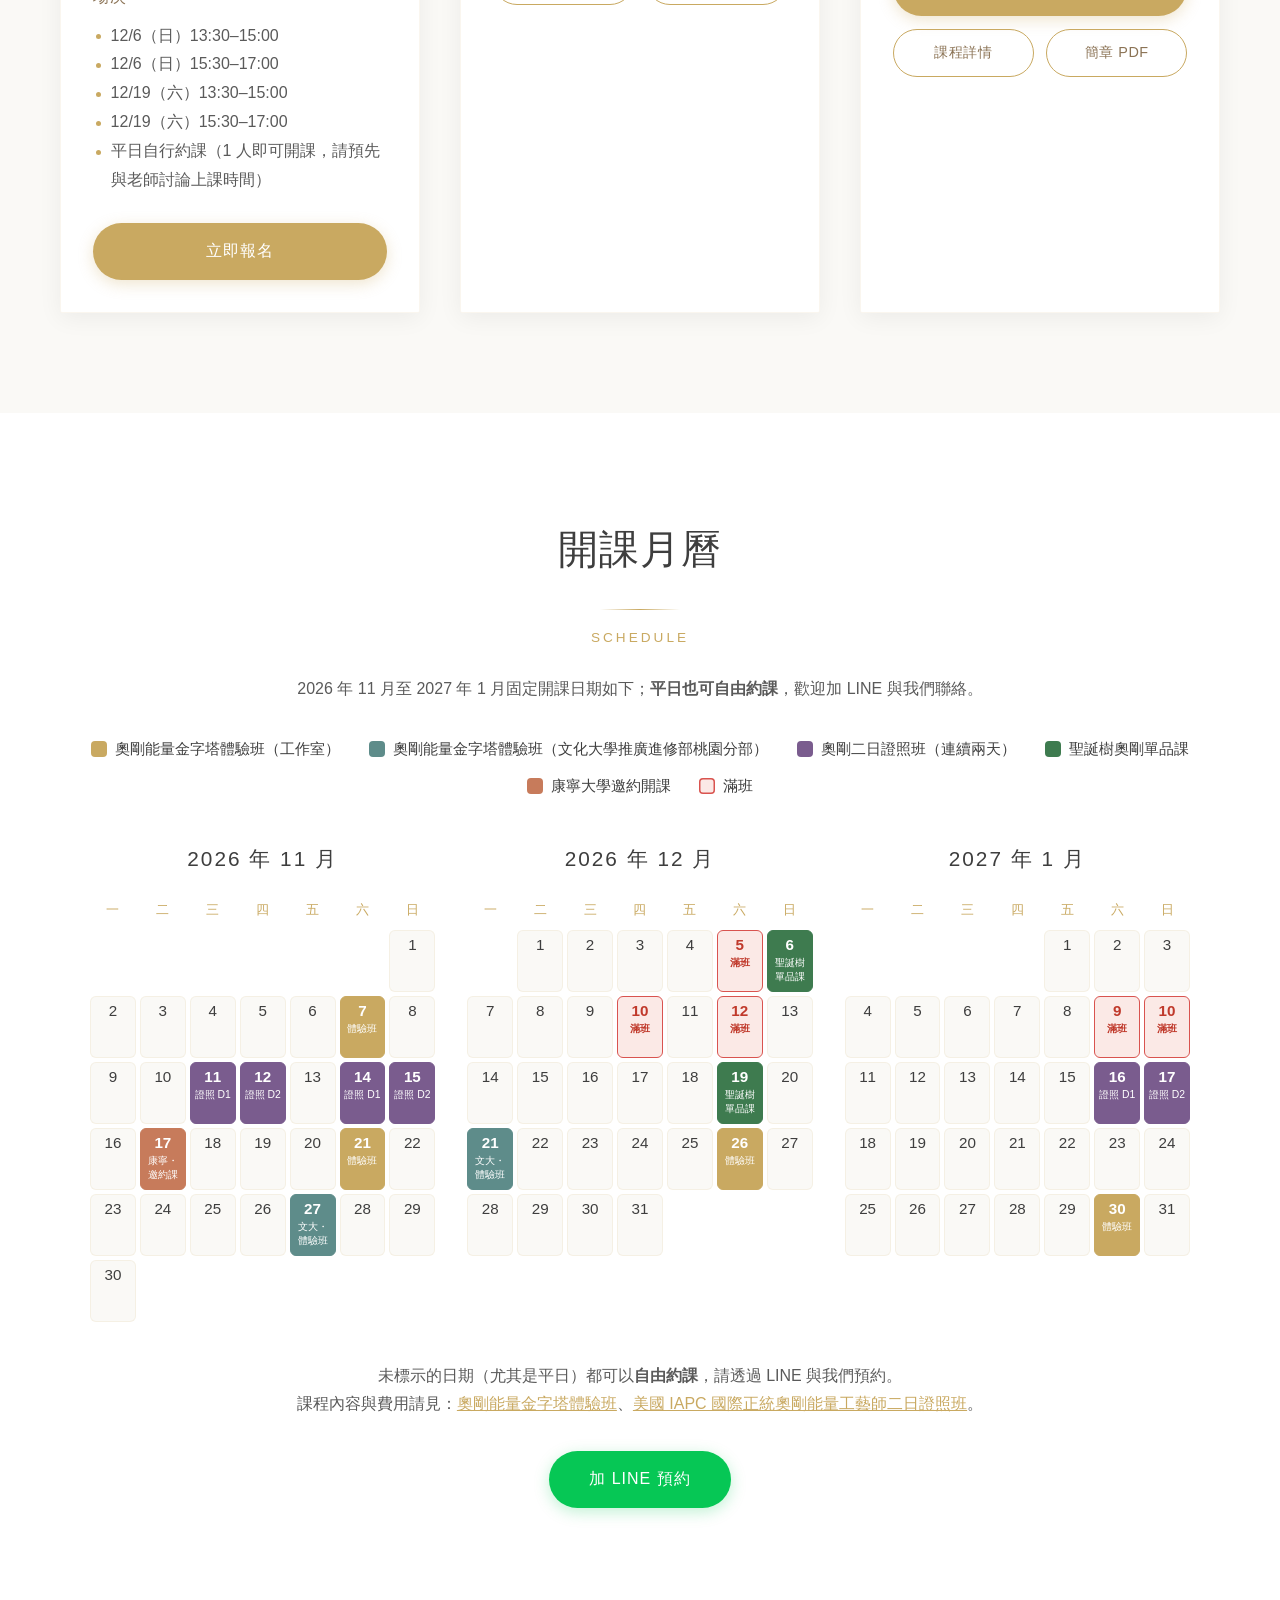
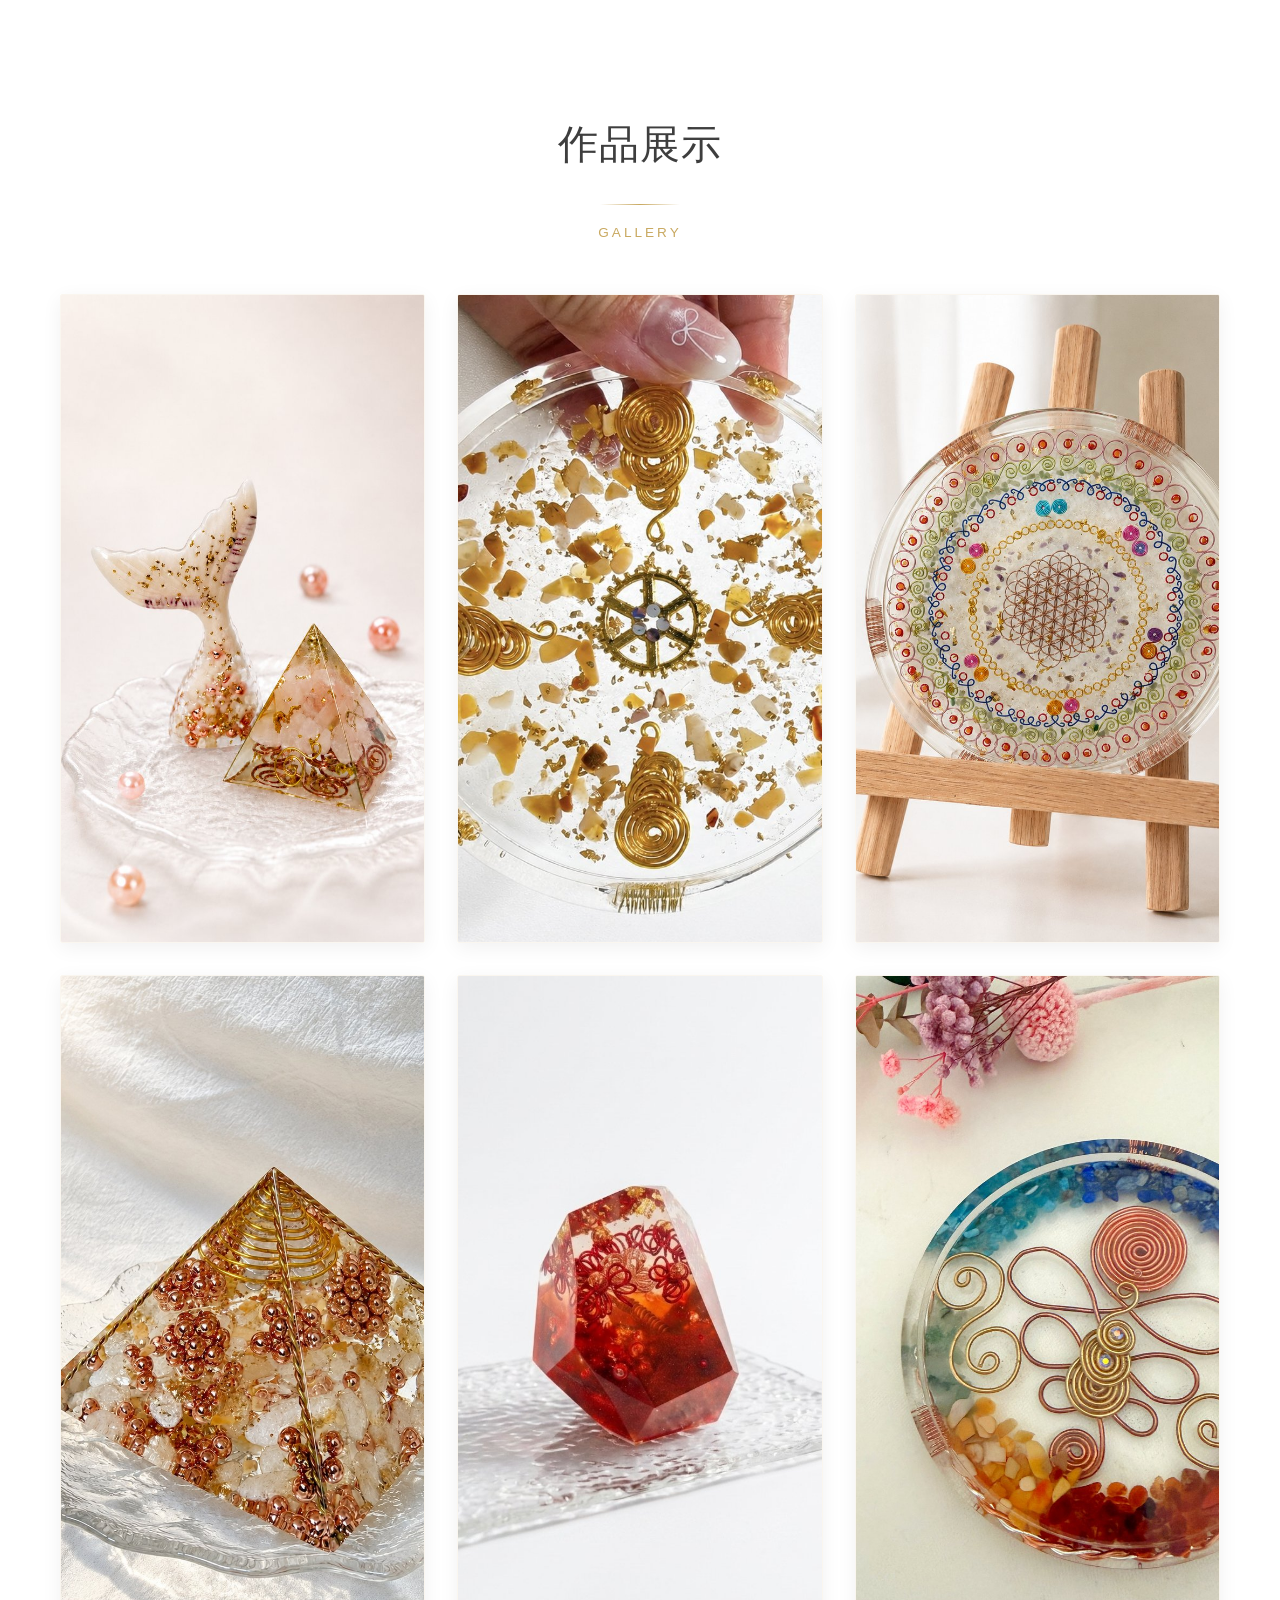
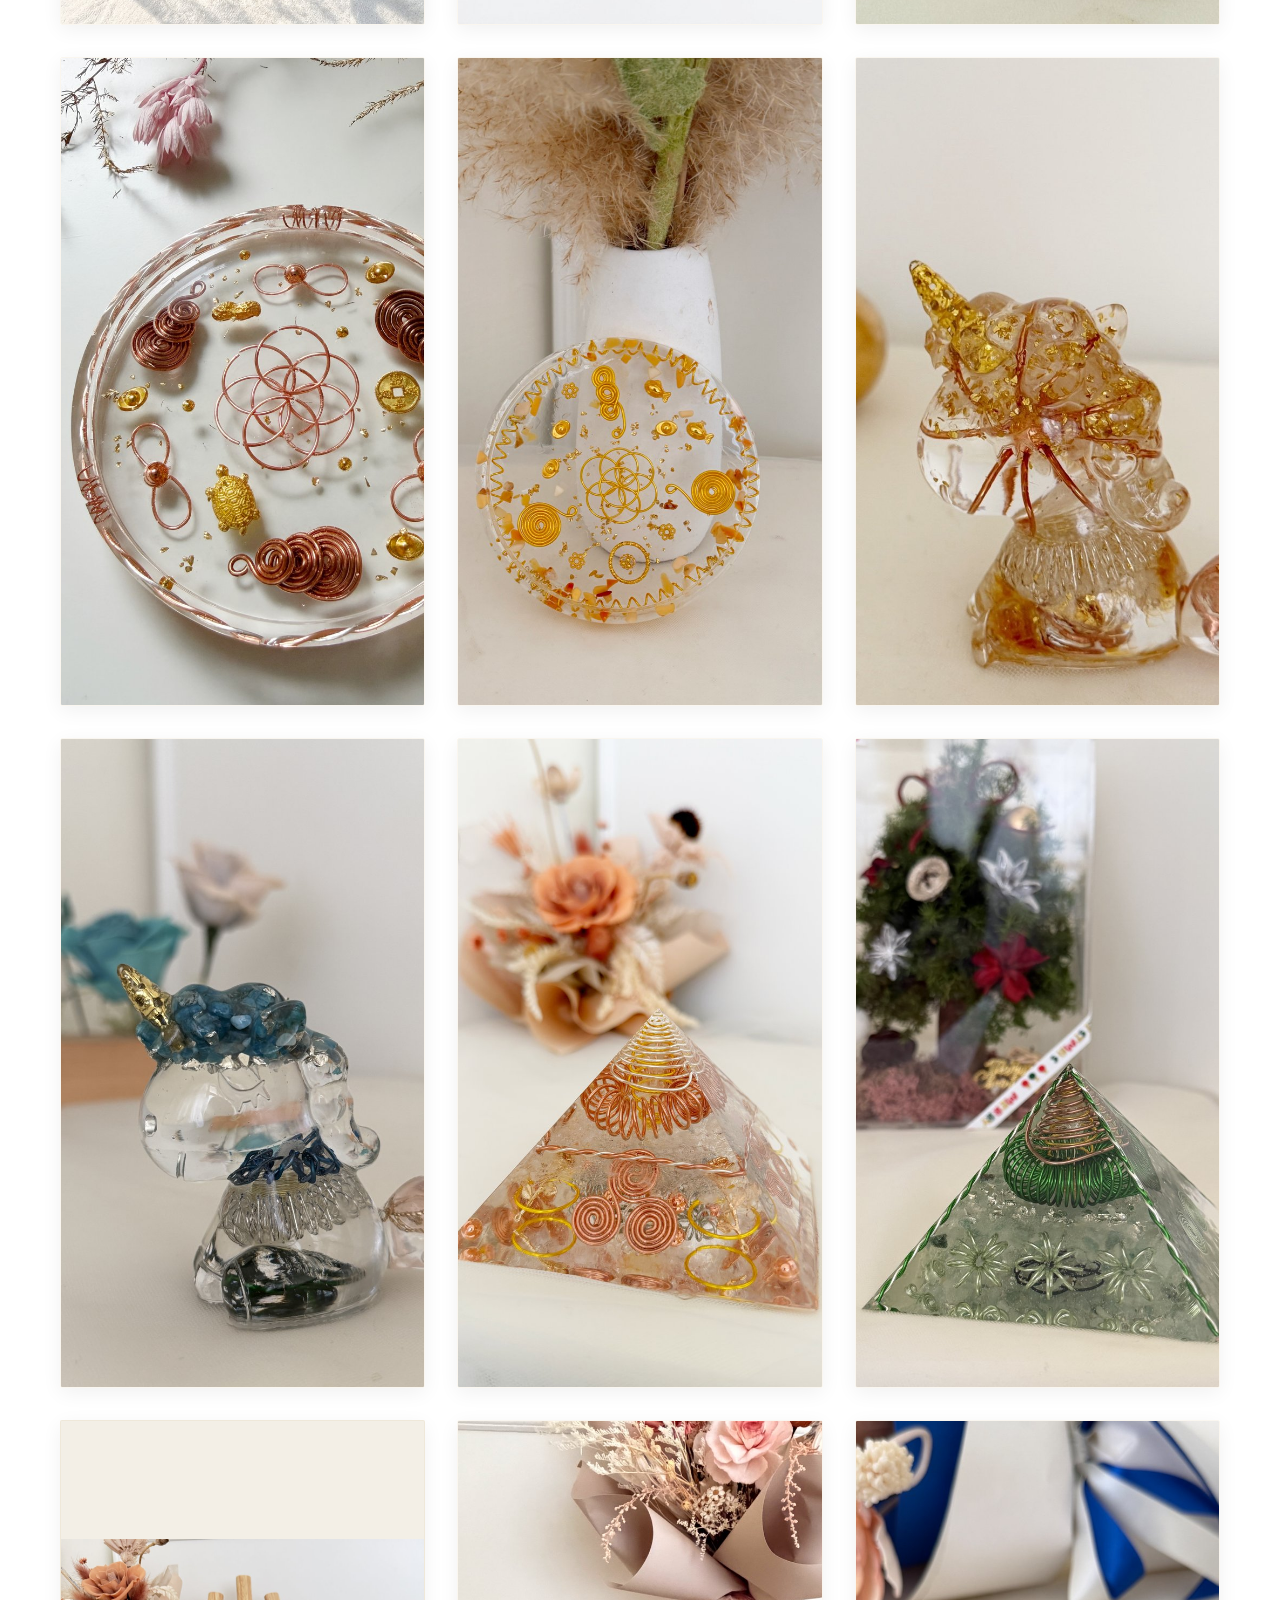
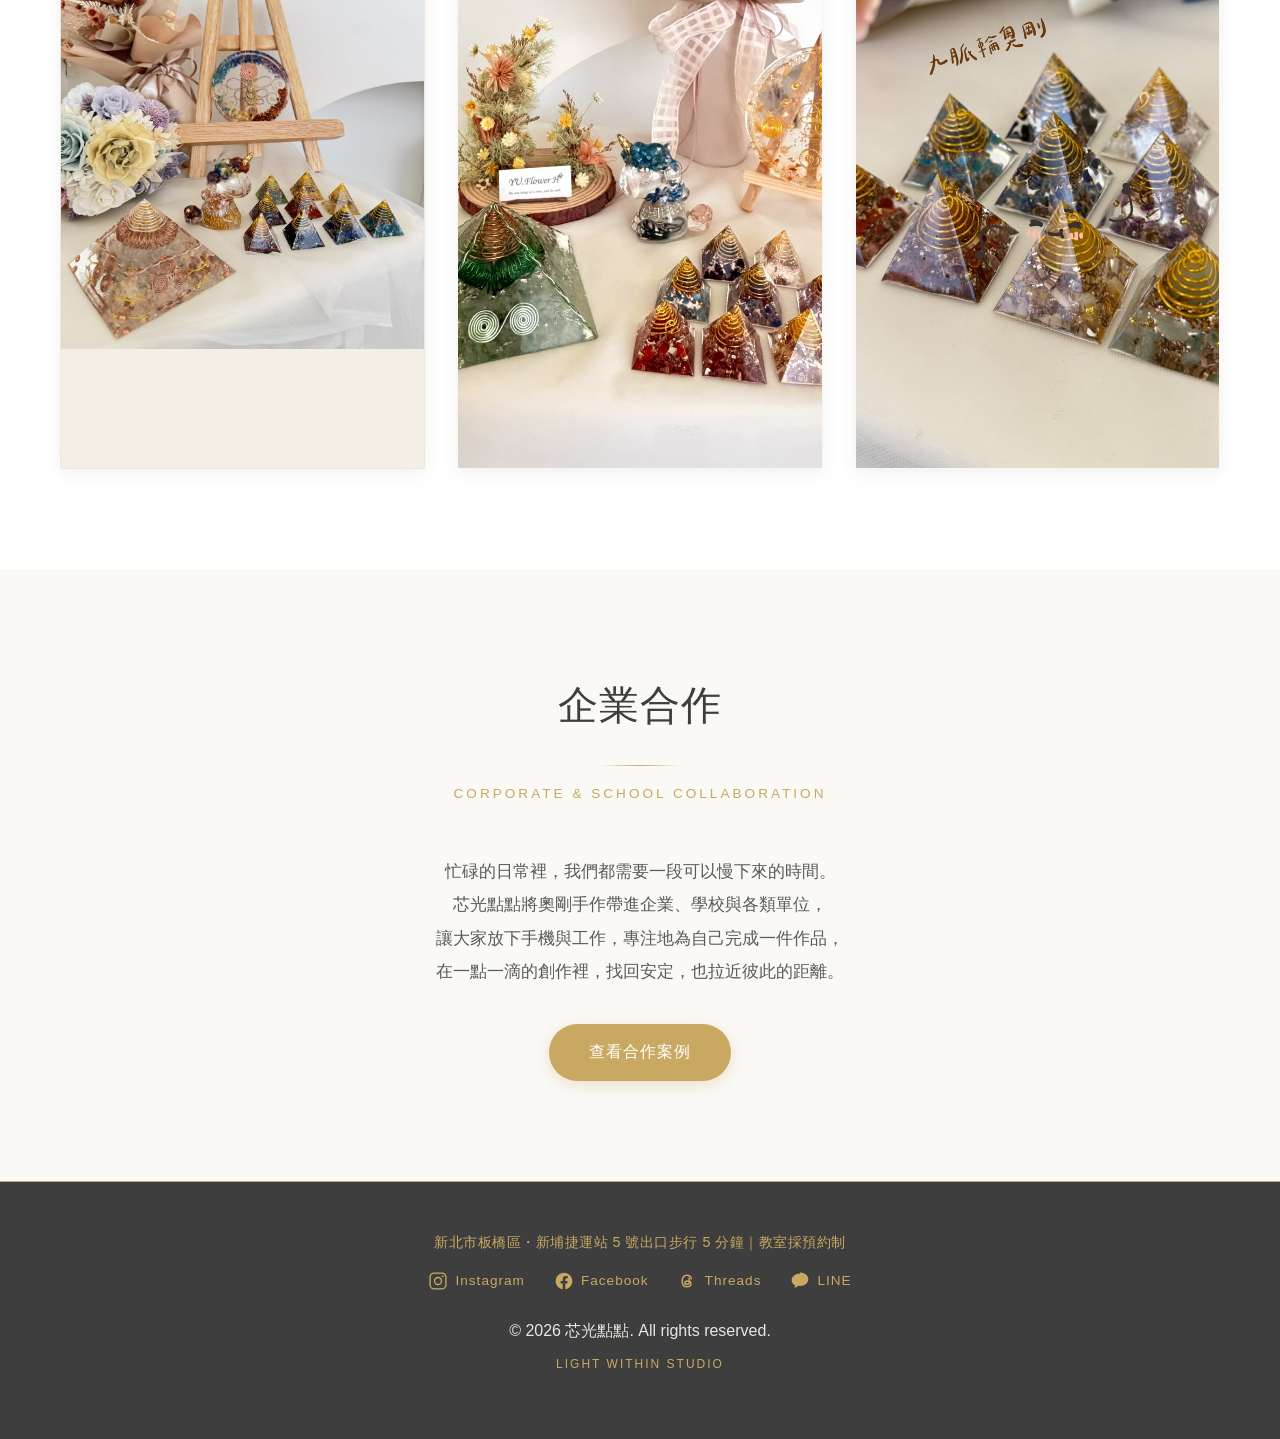
==== commit 10aa72b0: "Remove real name from the instructor heading" ====
--- a/index.html
+++ b/index.html
@@ -117,7 +117,7 @@
                     <p>課程採一對一或一對二小班制，零基礎、沒碰過 DIY 手作也能上手。從樹脂配比、銅線螺旋纏繞到水晶色彩搭配，每個步驟都由老師陪著你親手做過一次。教室採預約制，上課時間依你的節奏彈性安排。</p>
                     <div class="about-instructor">
                         <p class="about-instructor-label">授課講師</p>
-                        <h4>魏家珍 Naomi</h4>
+                        <h4>Naomi</h4>
                         <p class="about-instructor-role">芯光點點 Light Within Studio 創辦人</p>
                         <p>擁有五年奧剛製作實務經驗，專注於銅線纏繞技法、結構美學與能量配置的細緻結合，將奧剛從傳統能量擺件，延伸為兼具藝術質感的當代生活工藝。</p>
                         <p>身為美國 IAPC 國際正統奧剛工藝師認證課程創辦人，堅持一對一、一對二精緻教學，從基礎原理到成品細節全程親自指導，陪伴學員紮實建立獨立創作的能力。</p>
